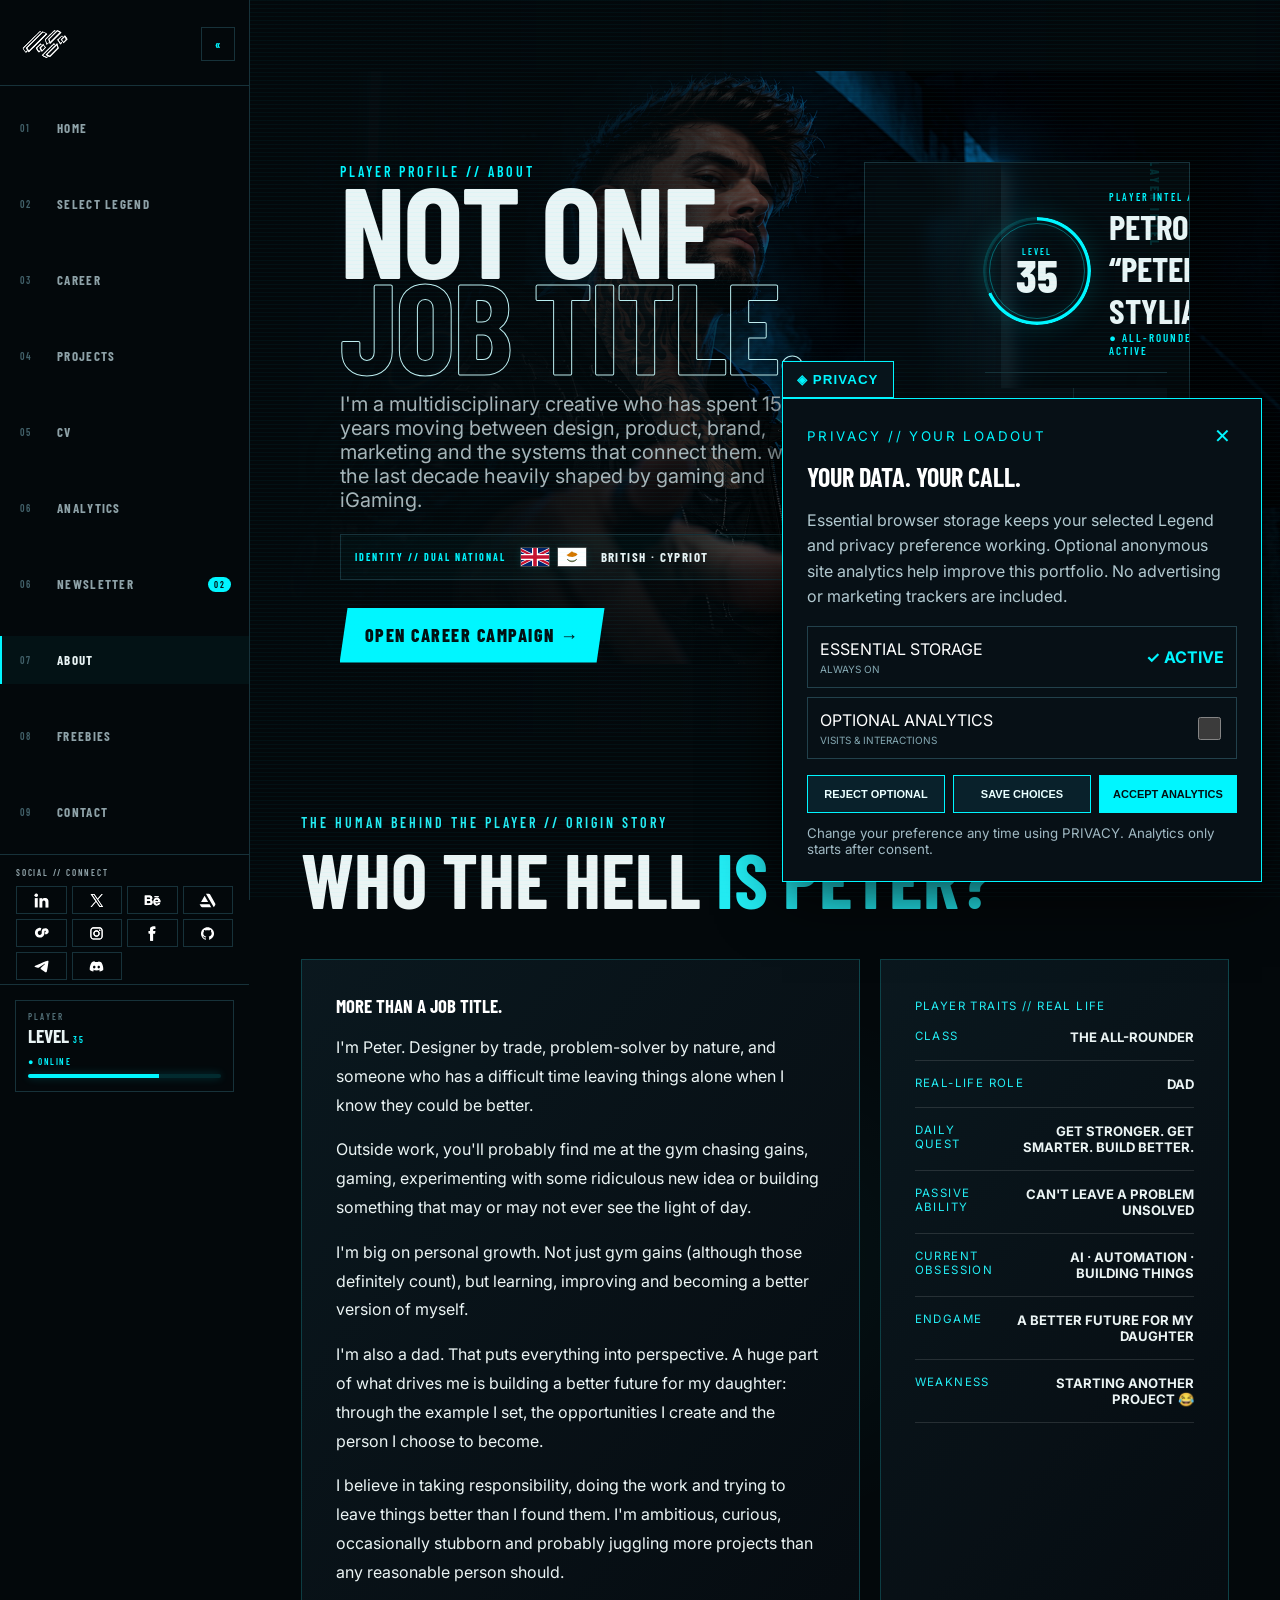
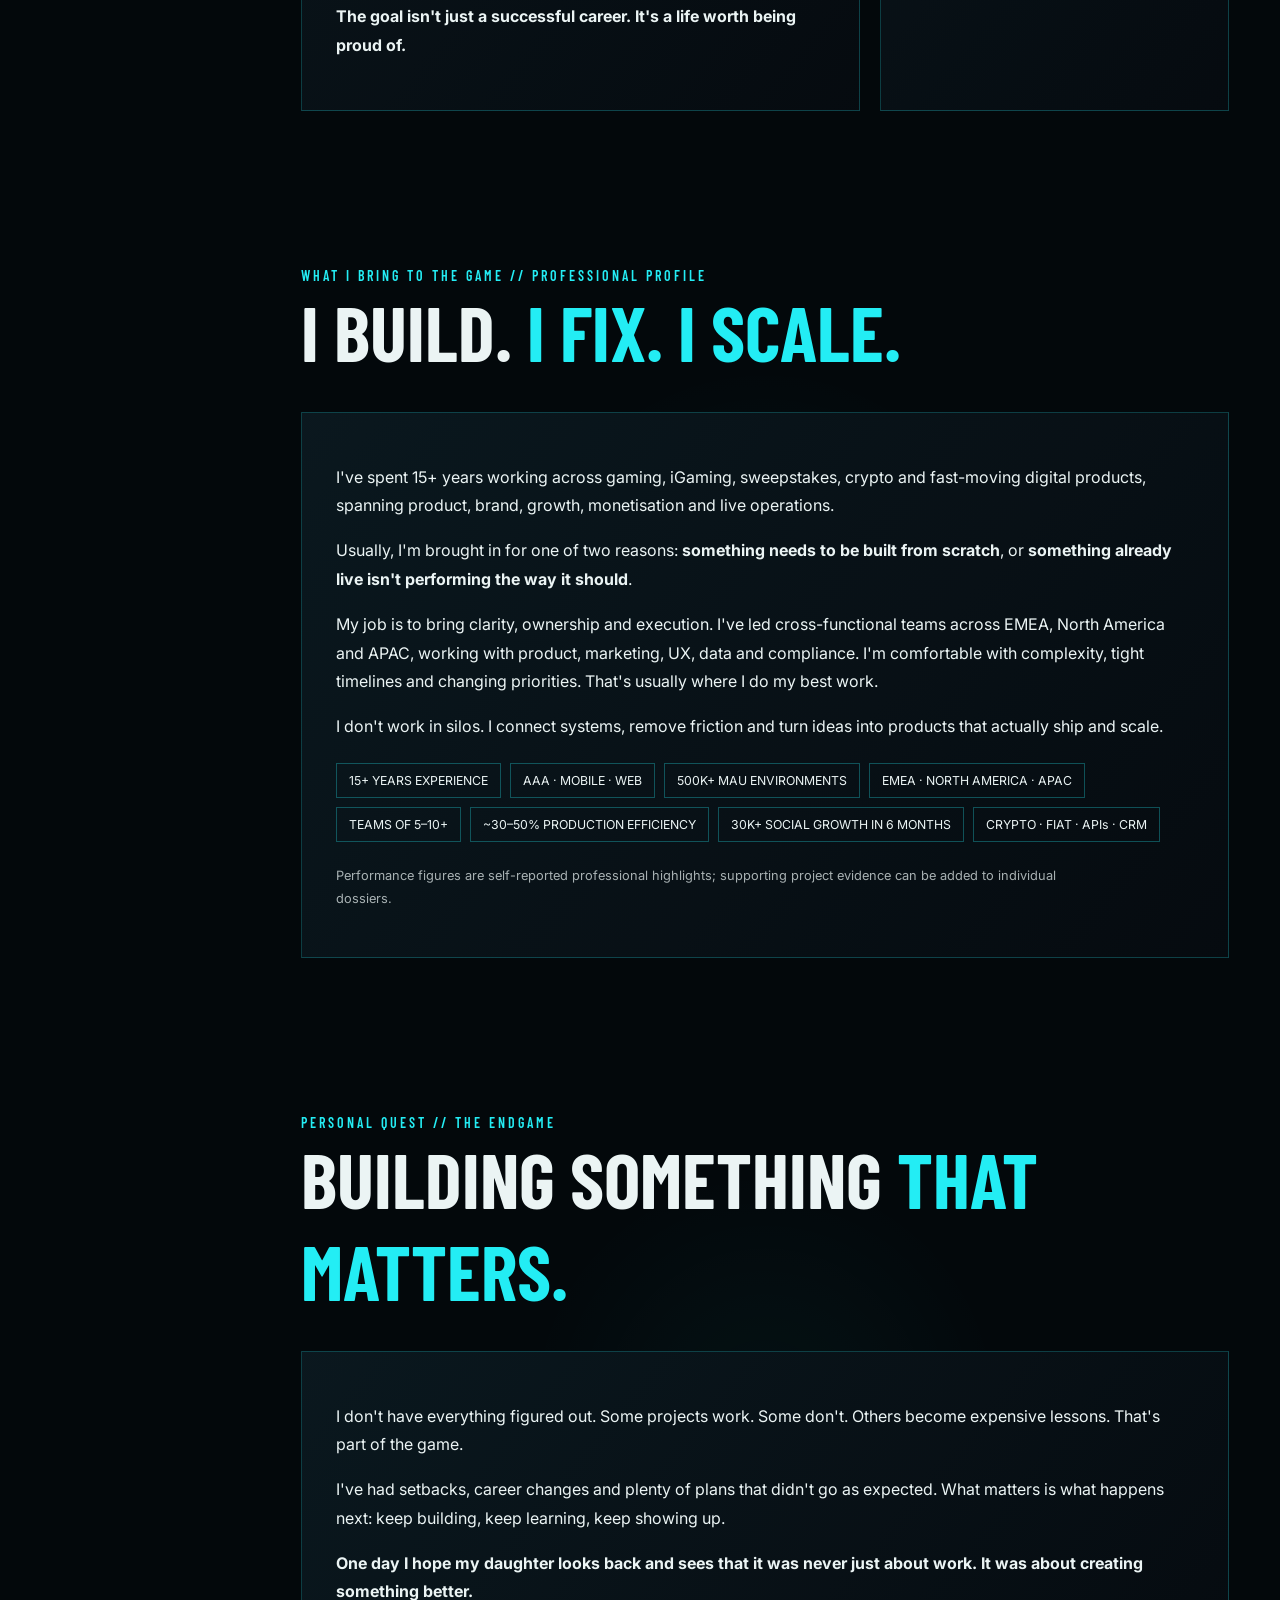
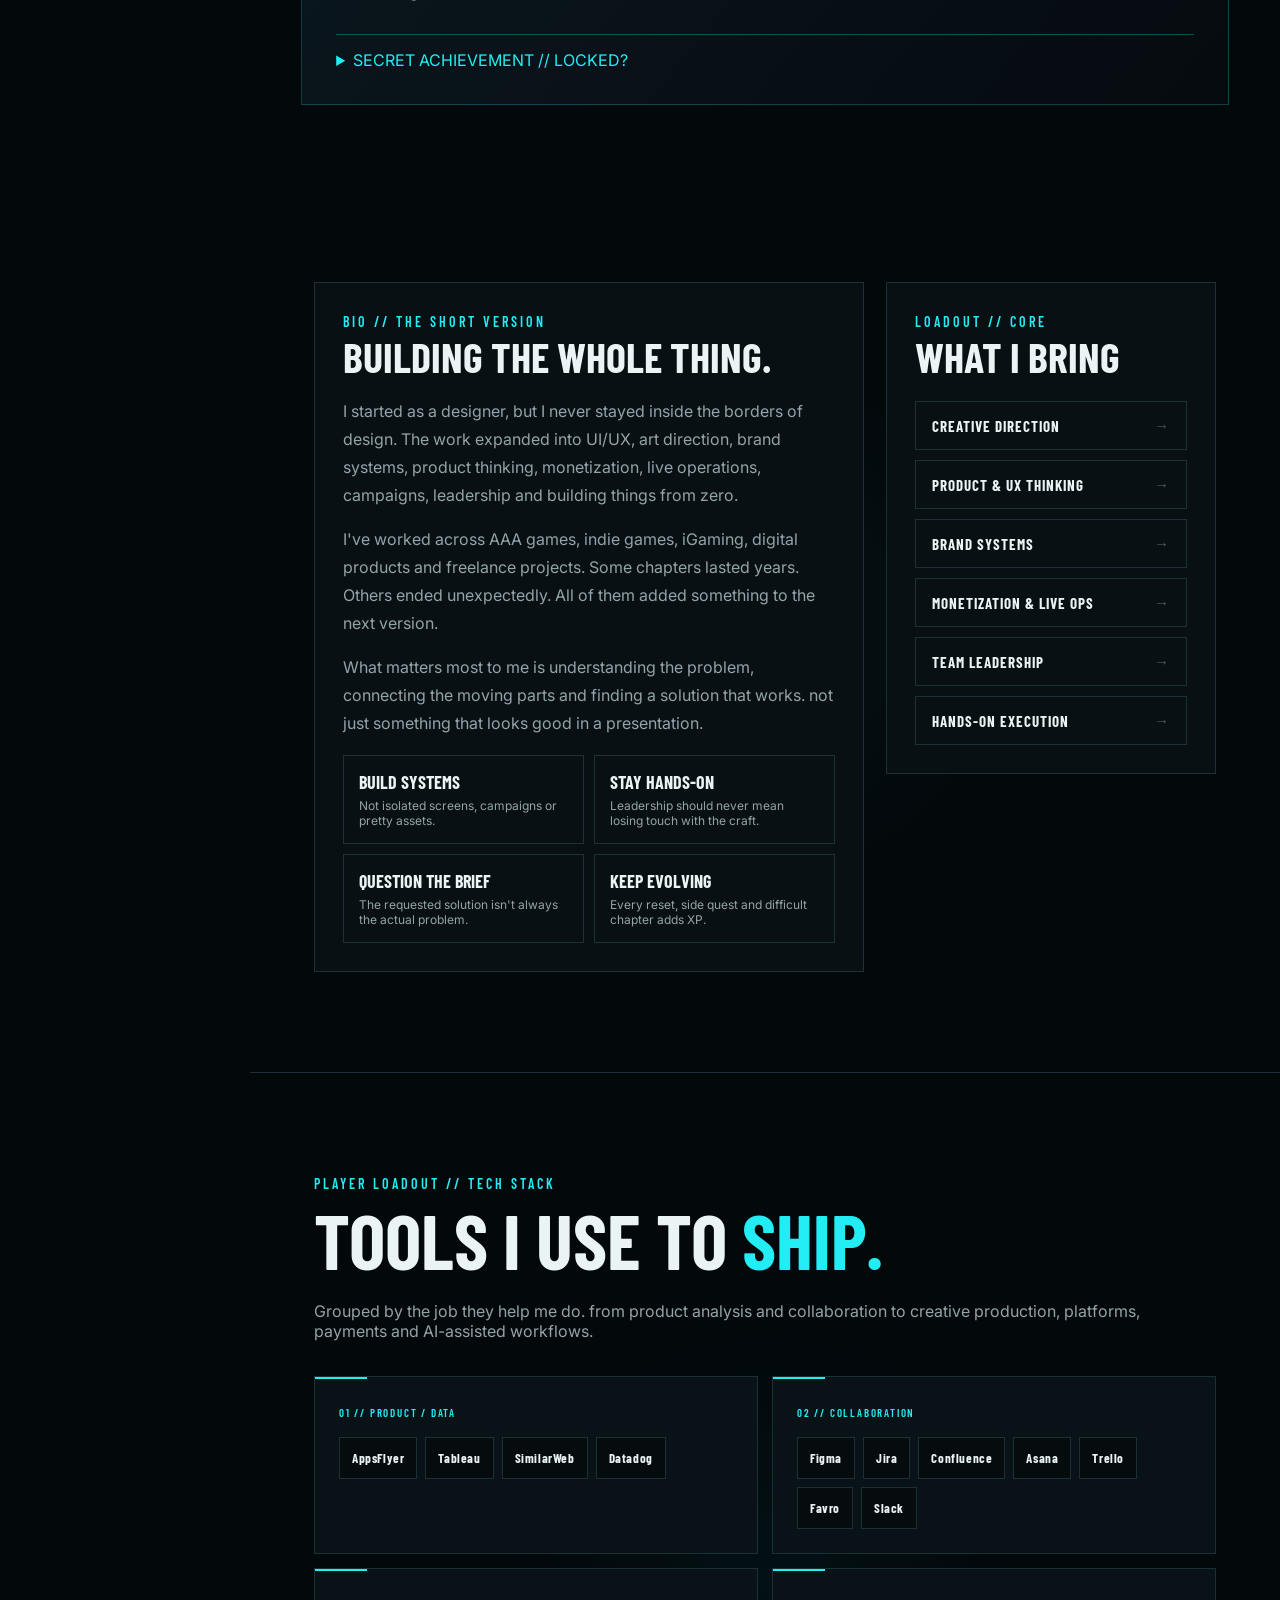
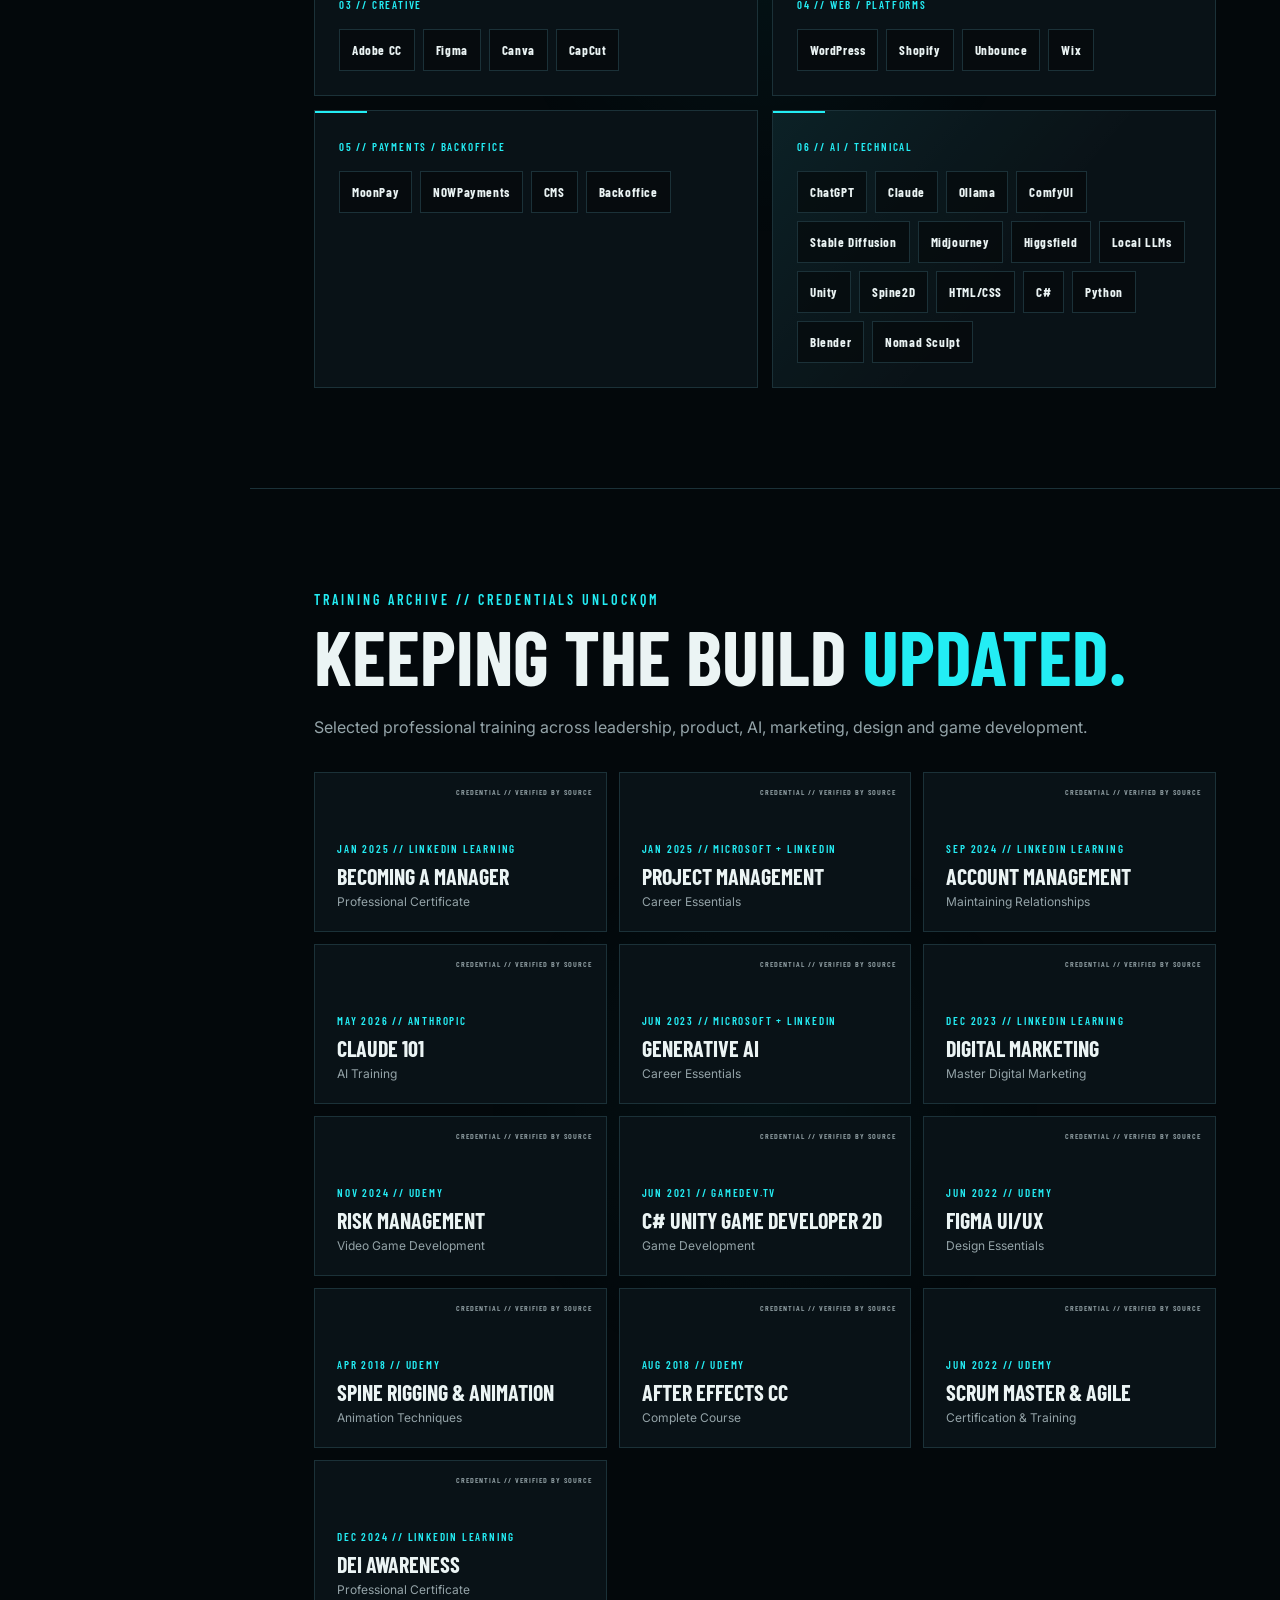
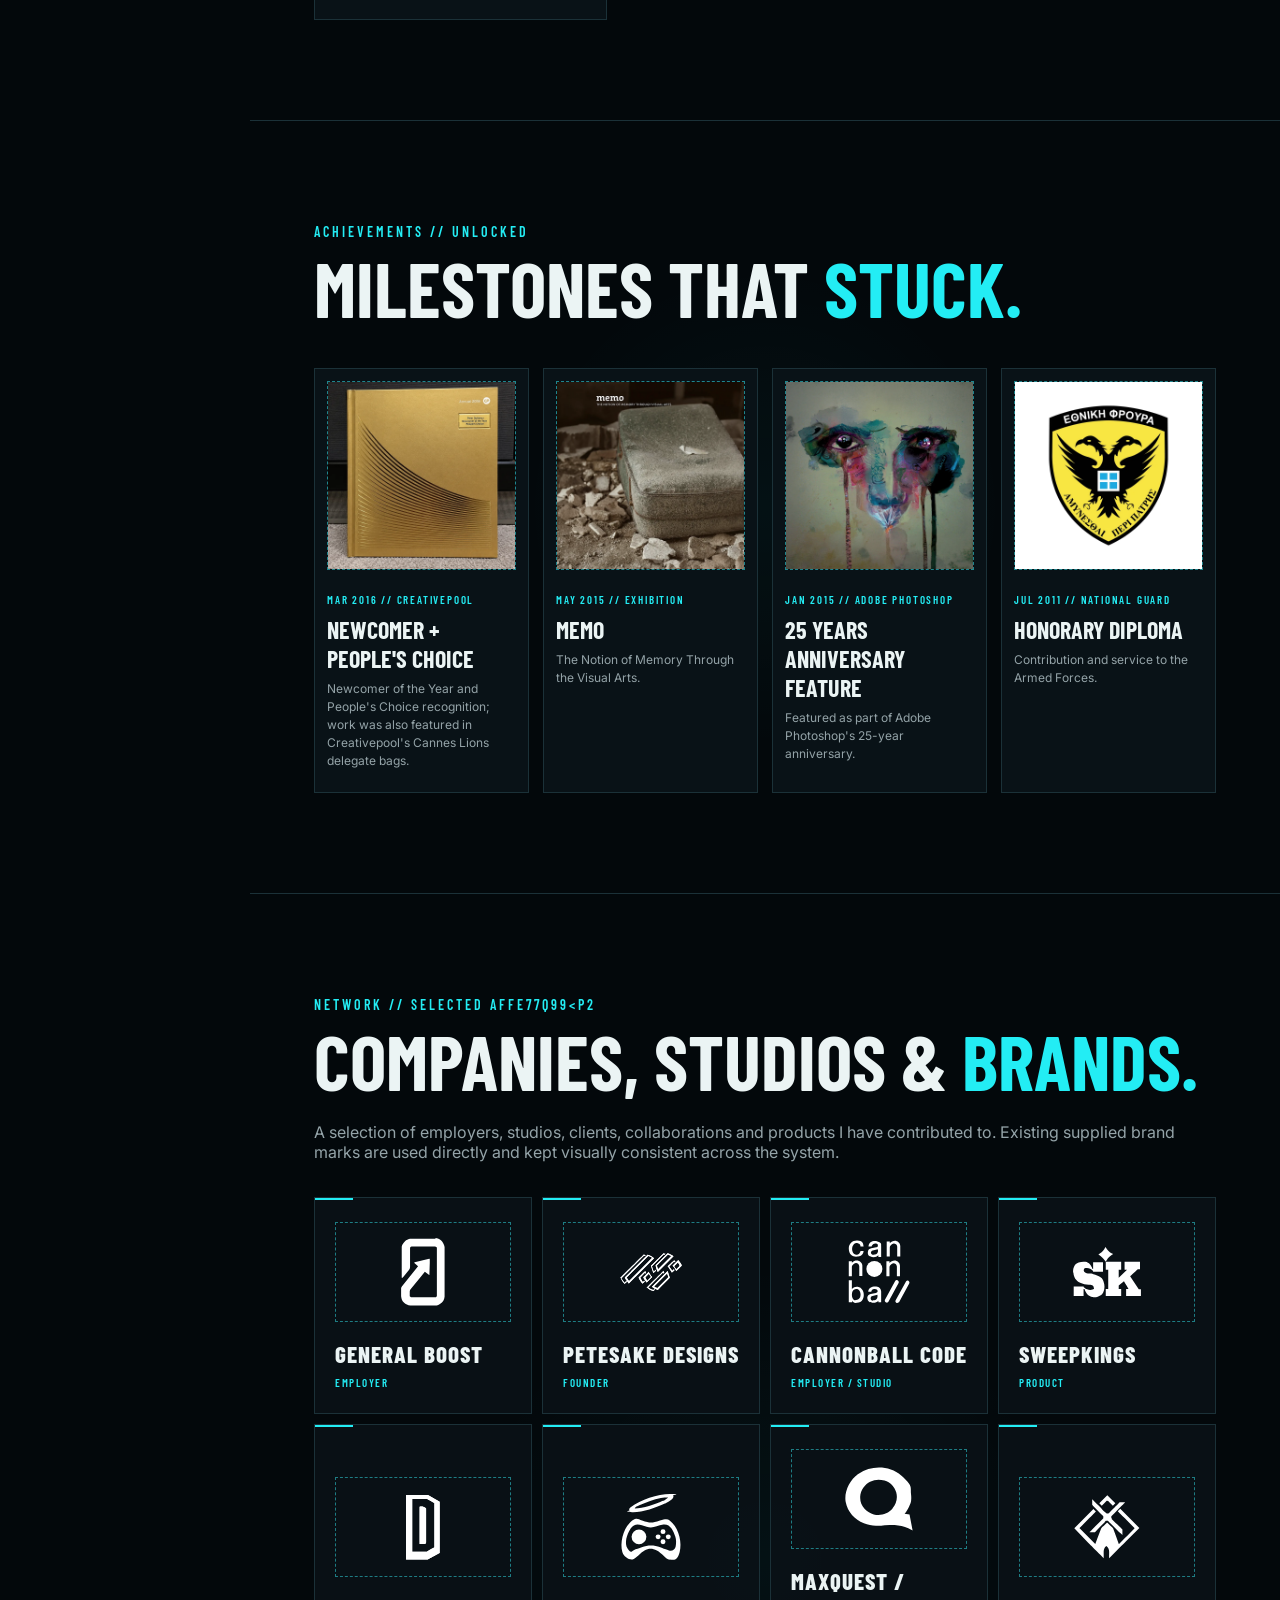
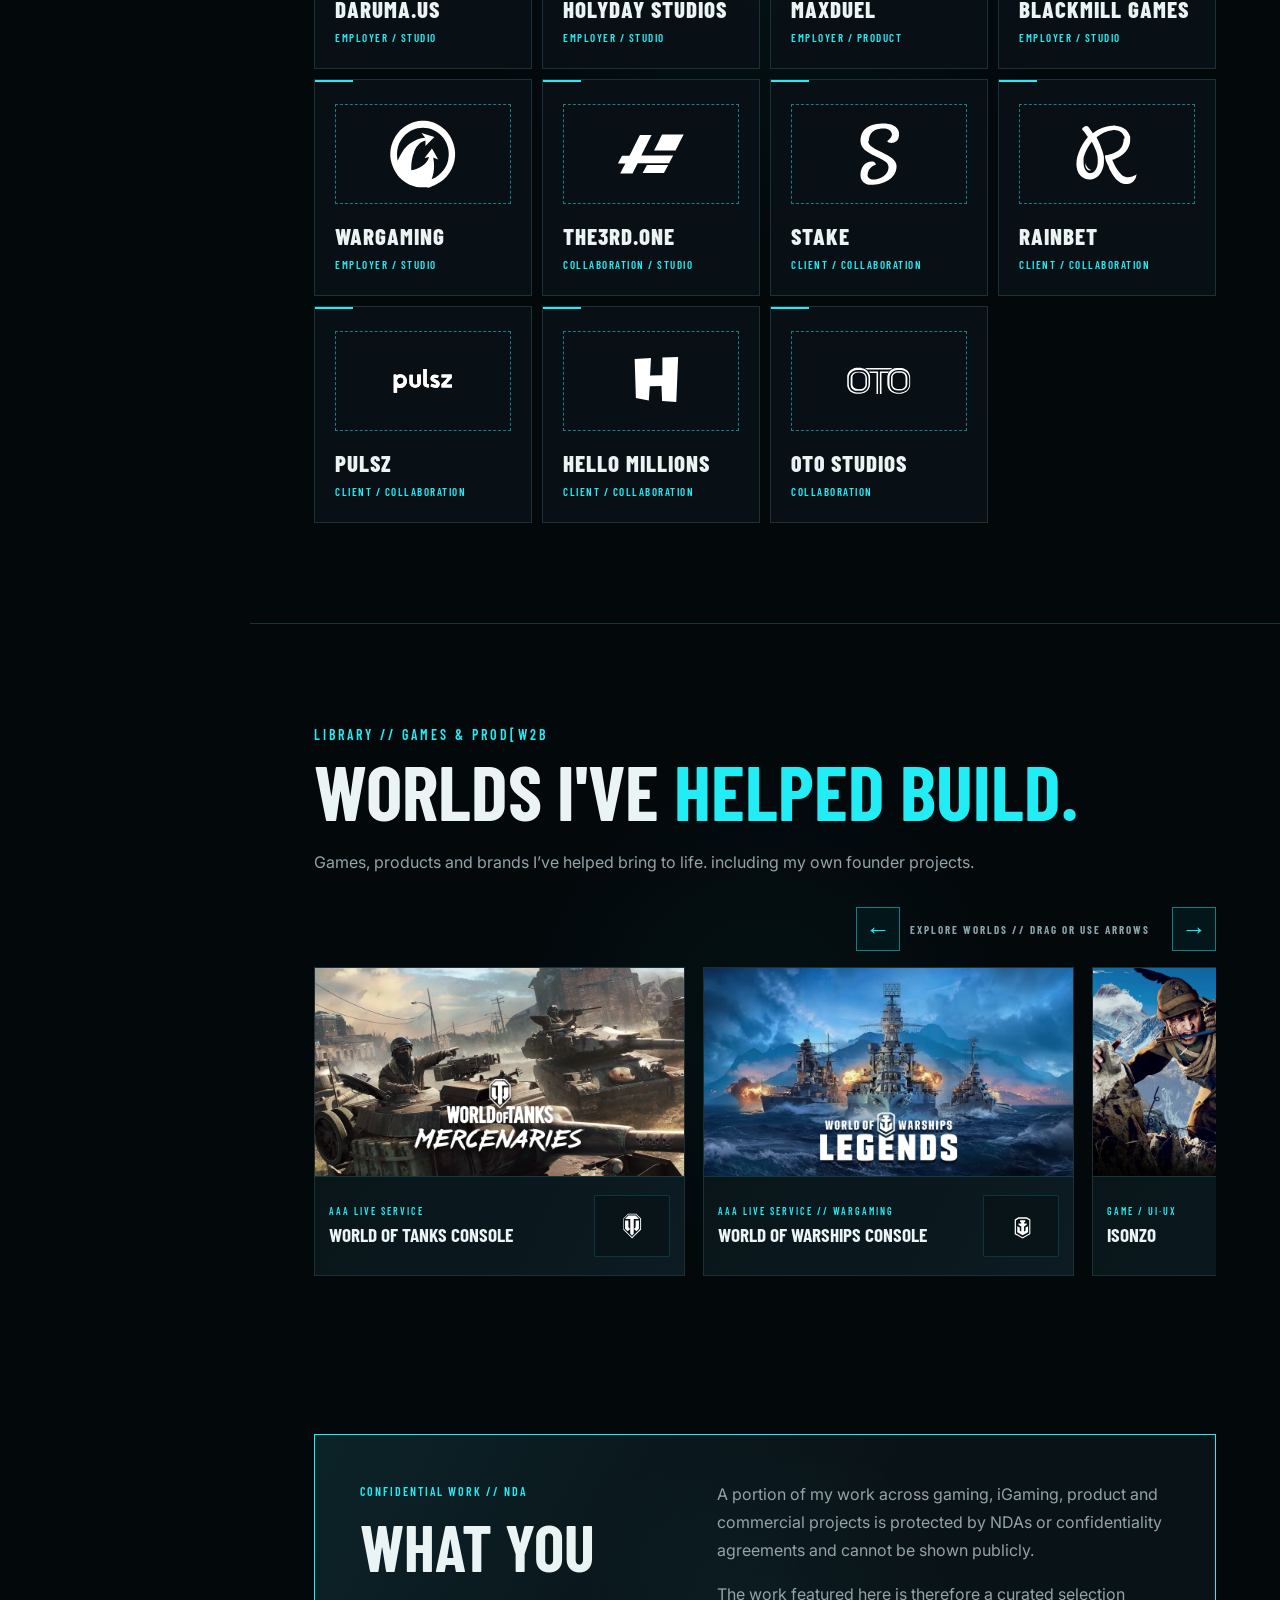
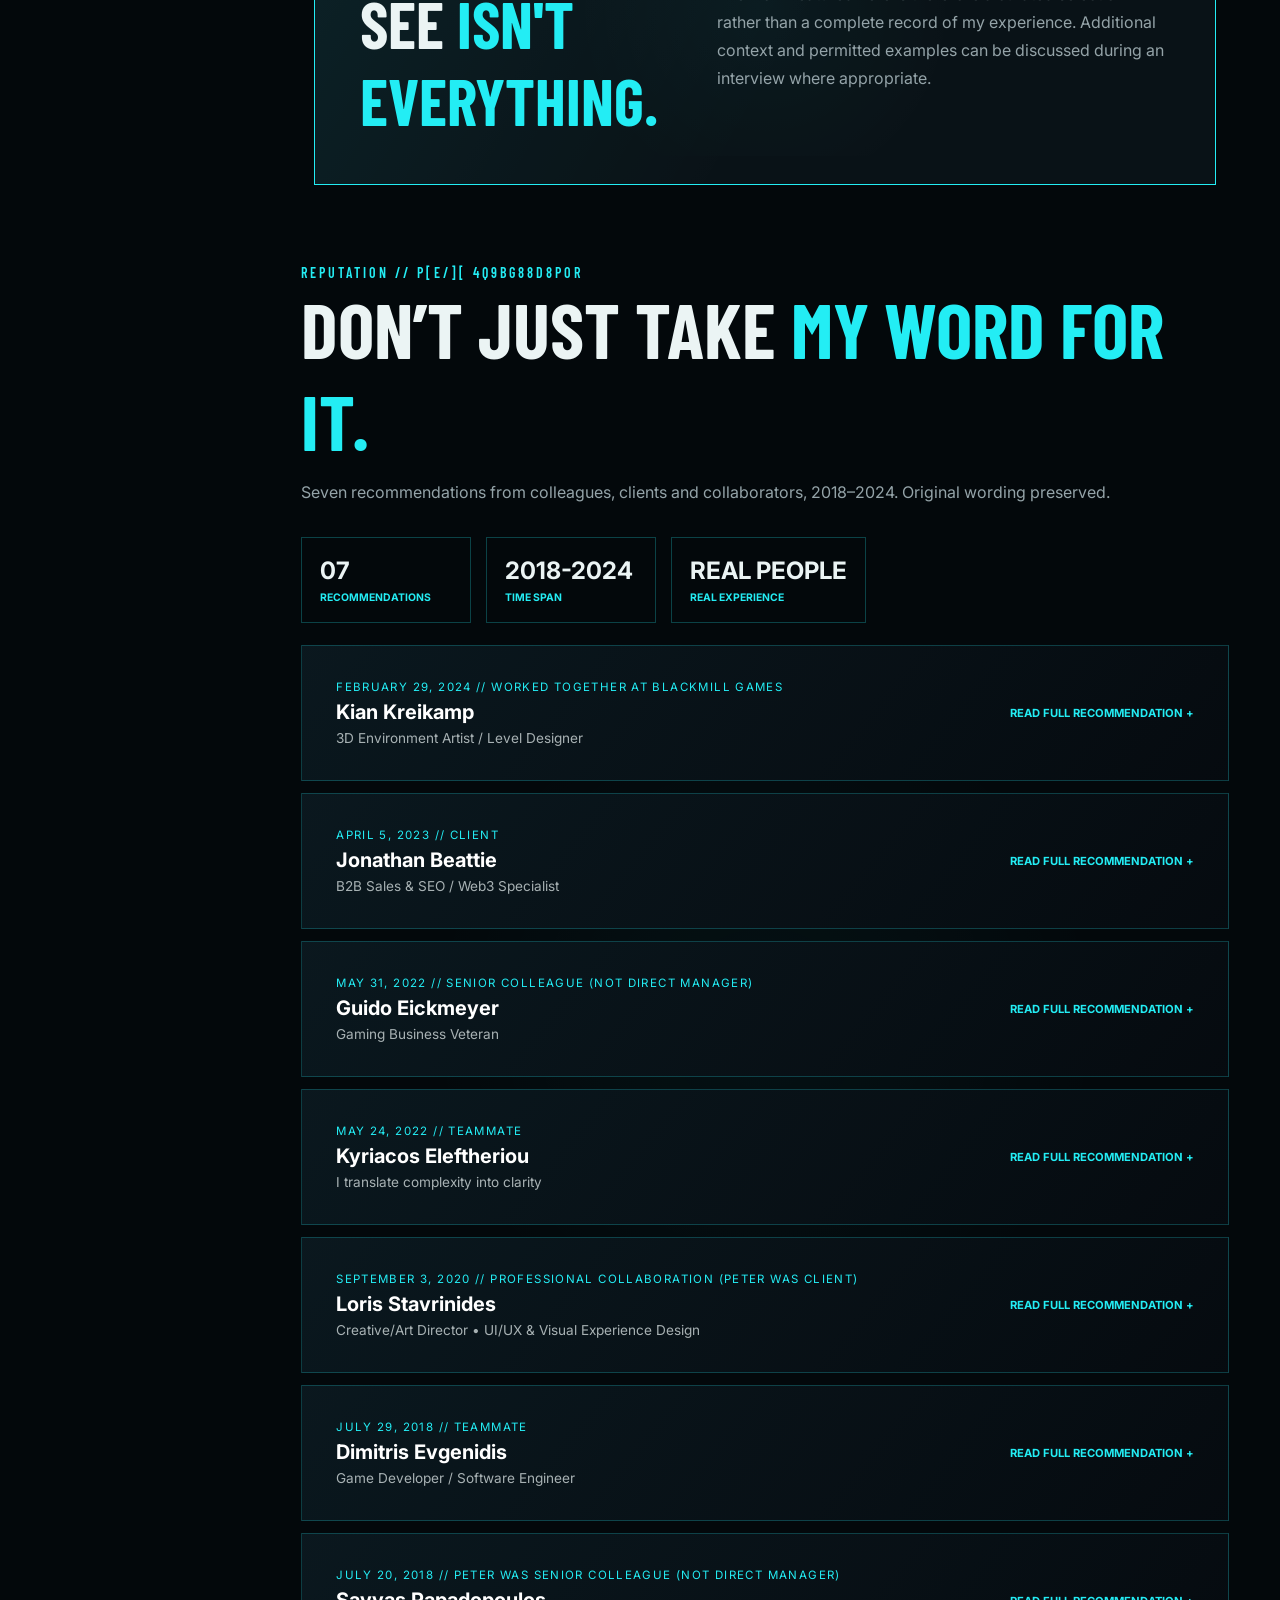
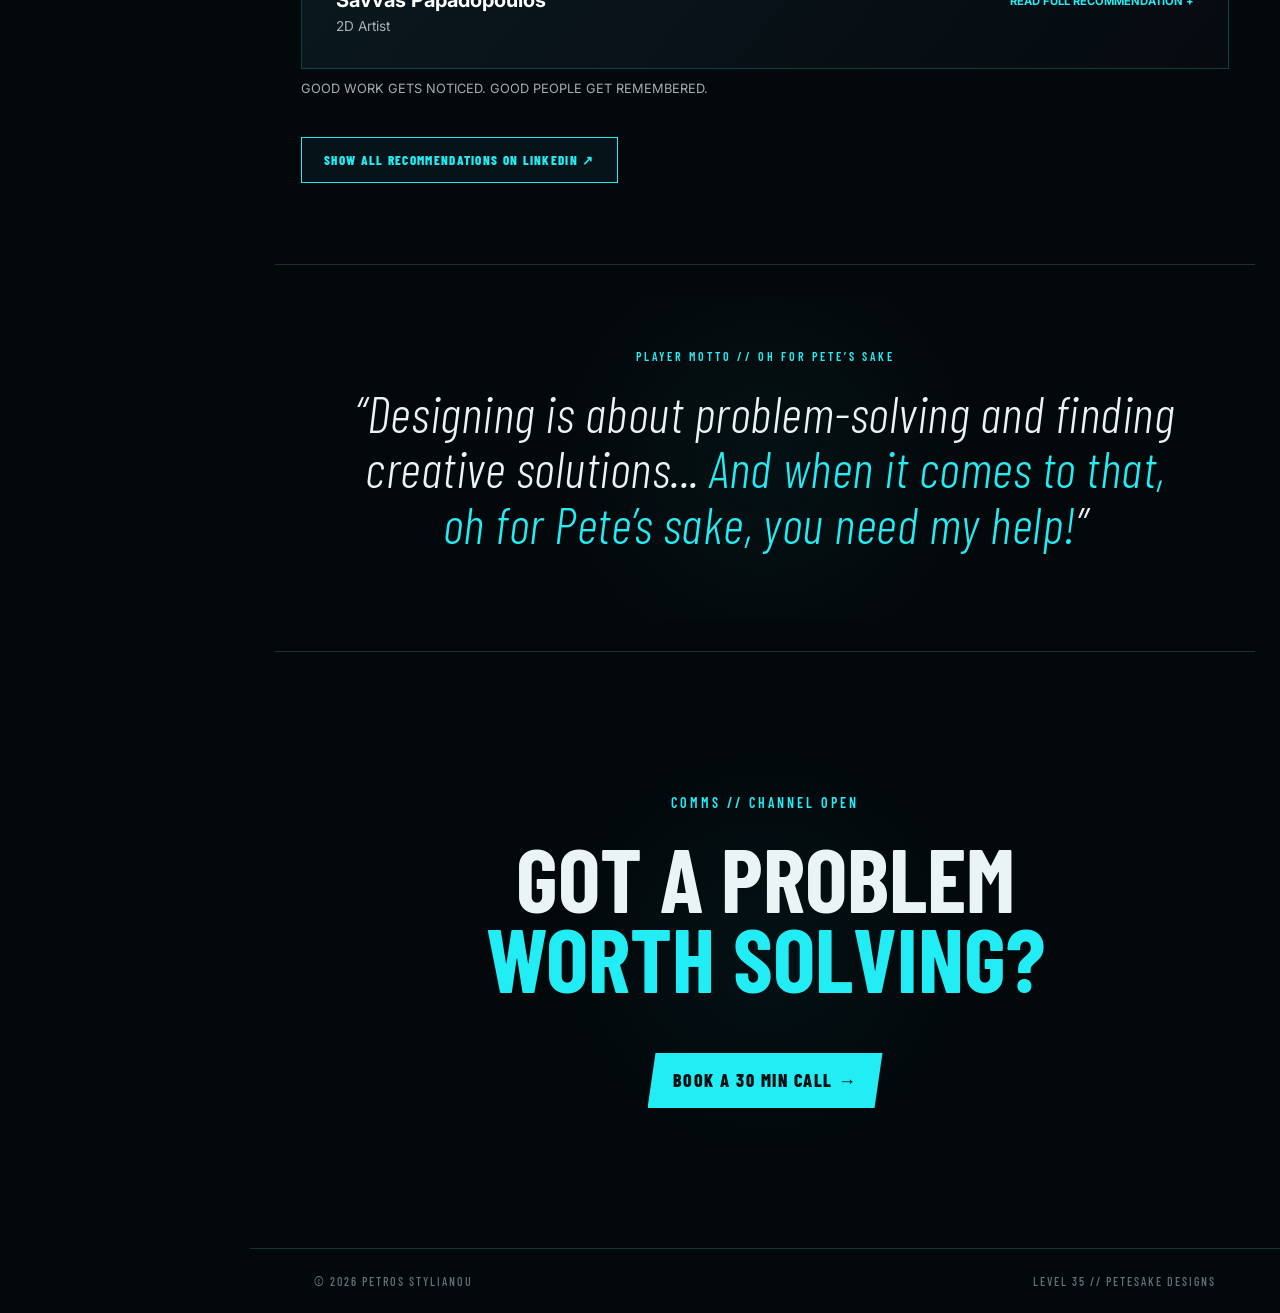
==== about.html @ 1d268bc0 "Initial website launch Initial website launch" ====
<!DOCTYPE html>

<html lang="en"><head><meta charset="utf-8"/><meta content="width=device-width,initial-scale=1" name="viewport"/><title>About Petros Stylianou | Creative &amp; Product Leader</title><meta content="About Petros Stylianou. multidisciplinary creative, product and brand leader with 15+ years across design, gaming, iGaming, UI/UX, monetization and leadership." name="description"/><link href="https://petesakedesigns.com/about.html" rel="canonical"/><meta content="website" property="og:type"/><meta content="About Petros Stylianou | Creative &amp; Product Leader" property="og:title"/><meta content="About Petros Stylianou. multidisciplinary creative, product and brand leader with 15+ years across design, gaming, iGaming, UI/UX, monetization and leadership." property="og:description"/><meta content="https://petesakedesigns.com/about.html" property="og:url"/><meta content="PeteSake Designs" property="og:site_name"/><meta content="https://petesakedesigns.com/assets/og-cover.webp" property="og:image"/><meta content="1671" property="og:image:width"/><meta content="941" property="og:image:height"/><meta content="summary_large_image" name="twitter:card"/><meta content="https://petesakedesigns.com/assets/og-cover.webp" name="twitter:image"/><meta content="About Petros Stylianou | Creative &amp; Product Leader" name="twitter:title"/><meta content="About Petros Stylianou. multidisciplinary creative, product and brand leader with 15+ years across design, gaming, iGaming, UI/UX, monetization and leadership." name="twitter:description"/><meta content="#05090c" name="theme-color"/><link href="assets/favicon.svg" rel="icon" type="image/svg+xml"/><link href="style.css" rel="stylesheet"/><script type="application/ld+json">{"@context":"https://schema.org","@type":"Person","name":"Petros Stylianou","alternateName":["Peter Stylianou","Pete Stylianou","PeteSake"],"url":"https://petesakedesigns.com/","email":"PeteSakeDesigns@hotmail.com","jobTitle":"Creative, Product & Brand Leader","sameAs":["https://www.linkedin.com/in/pstylianou/","https://www.behance.net/PeteSakeDesigns","https://x.com/PeteSakeDesigns","https://www.artstation.com/petesakedesigns","https://creativepool.com/PeterStylianou","https://instagram.com/ohforpetesake91","https://www.facebook.com/peter.stylianou.5","https://github.com/OhForPeteSake","https://t.me/OhForPeteSake","https://discordapp.com/users/333248309697445889"]}</script></head><body class="ofs-v17 ofs-v19 ofs-v20 ofs-v21 ofs-v22 ofs-v23 ofs-v29 ofs-v30 ofs-v305-3"><div aria-hidden="true" class="site-loader" id="siteLoader"><div class="site-loader-noise"></div><div class="site-loader-core"><div class="site-loader-kicker">PETESAKE // SYSTEM BOOT <span>v30.6</span></div><img alt="" src="assets/petesake.svg"/><div class="site-loader-msg" data-loader-msg="">INITIALIZING PLAYER PROFILE...</div><div class="site-loader-track"><i class="site-loader-fill"></i></div><div class="site-loader-meta"><span>PLAYER // PETROS “PETER” STYLIANOU</span><b data-loader-pct="">0%</b></div></div></div><aside aria-label="Primary navigation" class="hud-nav" id="hudNav"><div class="hud-brand"><a aria-label="OhForPeteSake home" href="index.html"><img alt="OhForPeteSake" src="assets/petesake.svg"/></a><button aria-expanded="true" aria-label="Minimize navigation" class="hud-collapse" id="hudCollapse">«</button></div><nav class="hud-links"><a data-label="HOME" href="index.html"><span>01</span><b>HOME</b></a><a data-label="SELECT LEGEND" href="index.html#legends"><span>02</span><b>SELECT LEGEND</b></a><a data-label="CAREER CAMPAIGN" href="index.html#career"><span>03</span><b>CAREER</b></a><a data-label="PROJECTS" href="index.html#work"><span>04</span><b>PROJECTS</b></a><a data-label="CV" href="cv.html"><span>05</span><b>CV</b></a><a data-label="ANALYTICS" href="analytics.html"><span>06</span><b>ANALYTICS</b></a><a data-label="NEWSLETTER" href="newsletter.html"><span>06</span><b>NEWSLETTER</b><i>02</i></a><a data-label="ABOUT" href="about.html"><span>07</span><b>ABOUT</b></a><a data-label="FREEBIES" href="freebies.html"><span>08</span><b>FREEBIES</b></a><a data-label="CONTACT" href="contact.html"><span>09</span><b>CONTACT</b></a></nav><div aria-label="Social and portfolio links" class="hud-social"><small>SOCIAL // CONNECT</small><div class="hud-social-links"><a aria-label="LinkedIn" href="https://www.linkedin.com/in/pstylianou/" rel="noopener noreferrer" target="_blank"><img alt="" src="assets/social/linkedin.svg"/></a><a aria-label="X" href="https://x.com/PeteSakeDesigns" rel="noopener noreferrer" target="_blank"><img alt="" src="assets/social/x.svg"/></a><a aria-label="Behance" href="https://www.behance.net/PeteSakeDesigns" rel="noopener noreferrer" target="_blank"><img alt="" src="assets/social/behance.svg"/></a><a aria-label="ArtStation" href="https://www.artstation.com/petesakedesigns" rel="noopener noreferrer" target="_blank"><img alt="" src="assets/social/artstation.svg"/></a><a aria-label="Creativepool" href="https://creativepool.com/PeterStylianou" rel="noopener noreferrer" target="_blank"><img alt="" src="assets/social/creativepool.svg"/></a><a aria-label="Instagram" href="https://instagram.com/ohforpetesake91" rel="noopener noreferrer" target="_blank"><img alt="" src="assets/social/instagram.svg"/></a><a aria-label="Facebook" href="https://www.facebook.com/peter.stylianou.5" rel="noopener noreferrer" target="_blank"><img alt="" src="assets/social/facebook.svg"/></a><a aria-label="GitHub" href="https://github.com/OhForPeteSake" rel="noopener noreferrer" target="_blank"><img alt="" src="assets/social/github.svg"/></a><a aria-label="Telegram" href="https://t.me/OhForPeteSake" rel="noopener noreferrer" target="_blank"><img alt="" src="assets/social/telegram.svg"/></a><a aria-label="Discord" href="https://discordapp.com/users/333248309697445889" rel="noopener noreferrer" target="_blank"><img alt="" src="assets/social/discord.svg"/></a></div></div><div class="hud-bottom"><div class="mini-intel"><small>PLAYER</small><b>LEVEL <span data-player-level="">35</span></b><span>● ONLINE</span></div></div></aside><header class="mobile-bar"><a class="mobile-logo" href="index.html"><img alt="OhForPeteSake" src="assets/petesake.svg"/></a><button aria-controls="hudNav" aria-expanded="false" class="menu-toggle" id="menuToggle">MENU ☰</button></header><div class="nav-scrim" id="navScrim"></div><div class="scan"></div><div class="site-shell"><main><section class="hero subhero"><div class="hero-split"><div class="hero-copy"><div class="eyebrow">PLAYER PROFILE // ABOUT</div><h1>NOT ONE<br/><span>JOB TITLE.</span></h1><p class="lead">I'm a multidisciplinary creative who has spent 15+ years moving between design, product, brand, marketing and the systems that connect them. with the last decade heavily shaped by gaming and iGaming.</p><div class="identity-strip"><small>IDENTITY // DUAL NATIONAL</small><span aria-hidden="true" class="flags flag-svgs"><img alt="" src="assets/flag-gb.svg"/><img alt="" src="assets/flag-cy.svg"/></span><b>BRITISH · CYPRIOT</b></div><a class="cta" href="index.html#career">OPEN CAREER CAMPAIGN →</a></div><aside class="intel-panel profile-intel"><div aria-hidden="true" class="profile-portrait"><img alt="" id="aboutLegendPortrait" src="assets/all-rounder.png"/></div><div class="intel-content"><div class="intel-top"><div class="level-ring"><div><small>LEVEL</small><b data-player-level="">35</b></div></div><div class="intel-name"><small>PLAYER INTEL // PROFILE</small><h3>PETROS “PETER” STYLIANOU</h3><div class="site-status">● <span id="aboutActiveLegend">ALL-ROUNDER // ACTIVE</span></div></div></div><div class="intel-grid"><div class="intel-row"><span>BASE</span><b>NICOSIA // CY</b></div><div class="intel-row"><span>NATIONALITY</span><b>BRITISH · CYPRIOT <span aria-label="British and Cypriot" class="nationality-flags"><img alt="United Kingdom flag" src="assets/flag-gb.svg"/><img alt="Cyprus flag" src="assets/flag-cy.svg"/></span></b></div><div class="intel-row"><span>LANGUAGES</span><b>EN · GR</b></div><div class="intel-row"><span>XP</span><b>15+ YEARS</b></div><div class="intel-row"><span>SECTOR XP</span><b>GAMING · iGAMING</b></div><div class="intel-row"><span>STRENGTH</span><b id="aboutLegendStrength">ADAPT · BUILD · LEAD</b></div></div></div></aside></div></section><section class="v31-section" id="human"><div class="section-title"><small>THE HUMAN BEHIND THE PLAYER // ORIGIN STORY</small><h2>WHO THE HELL <span>IS PETER?</span></h2></div><div class="v31-two"><article class="v31-panel"><h3>MORE THAN A JOB TITLE.</h3><p>I'm Peter. Designer by trade, problem-solver by nature, and someone who has a difficult time leaving things alone when I know they could be better.</p><p>Outside work, you'll probably find me at the gym chasing gains, gaming, experimenting with some ridiculous new idea or building something that may or may not ever see the light of day.</p><p>I'm big on personal growth. Not just gym gains (although those definitely count), but learning, improving and becoming a better version of myself.</p><p>I'm also a dad. That puts everything into perspective. A huge part of what drives me is building a better future for my daughter: through the example I set, the opportunities I create and the person I choose to become.</p><p>I believe in taking responsibility, doing the work and trying to leave things better than I found them. I'm ambitious, curious, occasionally stubborn and probably juggling more projects than any reasonable person should.</p><p><strong>The goal isn't just a successful career. It's a life worth being proud of.</strong></p></article><aside class="v31-panel traits"><small>PLAYER TRAITS // REAL LIFE</small><div><span>CLASS</span><b>THE ALL-ROUNDER</b></div><div><span>REAL-LIFE ROLE</span><b>DAD</b></div><div><span>DAILY QUEST</span><b>GET STRONGER. GET SMARTER. BUILD BETTER.</b></div><div><span>PASSIVE ABILITY</span><b>CAN'T LEAVE A PROBLEM UNSOLVED</b></div><div><span>CURRENT OBSESSION</span><b>AI · AUTOMATION · BUILDING THINGS</b></div><div><span>ENDGAME</span><b>A BETTER FUTURE FOR MY DAUGHTER</b></div><div><span>WEAKNESS</span><b>STARTING ANOTHER PROJECT 😂</b></div></aside></div></section><section class="v31-section"><div class="section-title"><small>WHAT I BRING TO THE GAME // PROFESSIONAL PROFILE</small><h2>I BUILD. <span>I FIX. I SCALE.</span></h2></div><div class="v31-panel"><p>I've spent 15+ years working across gaming, iGaming, sweepstakes, crypto and fast-moving digital products, spanning product, brand, growth, monetisation and live operations.</p><p>Usually, I'm brought in for one of two reasons: <strong>something needs to be built from scratch</strong>, or <strong>something already live isn't performing the way it should</strong>.</p><p>My job is to bring clarity, ownership and execution. I've led cross-functional teams across EMEA, North America and APAC, working with product, marketing, UX, data and compliance. I'm comfortable with complexity, tight timelines and changing priorities. That's usually where I do my best work.</p><p>I don't work in silos. I connect systems, remove friction and turn ideas into products that actually ship and scale.</p><div class="career-proof"><span>15+ YEARS EXPERIENCE</span><span>AAA · MOBILE · WEB</span><span>500K+ MAU ENVIRONMENTS</span><span>EMEA · NORTH AMERICA · APAC</span><span>TEAMS OF 5–10+</span><span>~30–50% PRODUCTION EFFICIENCY</span><span>30K+ SOCIAL GROWTH IN 6 MONTHS</span><span>CRYPTO · FIAT · APIs · CRM</span></div><p class="v31-note">Performance figures are self-reported professional highlights; supporting project evidence can be added to individual dossiers.</p></div></section><section class="v31-section"><div class="section-title"><small>PERSONAL QUEST // THE ENDGAME</small><h2>BUILDING SOMETHING <span>THAT MATTERS.</span></h2></div><div class="v31-panel"><p>I don't have everything figured out. Some projects work. Some don't. Others become expensive lessons. That's part of the game.</p><p>I've had setbacks, career changes and plenty of plans that didn't go as expected. What matters is what happens next: keep building, keep learning, keep showing up.</p><p><strong>One day I hope my daughter looks back and sees that it was never just about work. It was about creating something better.</strong></p><details class="easter-egg"><summary>SECRET ACHIEVEMENT // LOCKED?</summary><p>ACHIEVEMENT UNLOCKED: YOU ACTUALLY READ MY BIO. Congratulations. You've officially spent more time reading this than most recruiters. 😂</p></details></div></section><section><div class="about-layout"><article class="about-card"><small class="eyebrow">BIO // THE SHORT VERSION</small><h2>BUILDING THE WHOLE THING.</h2><p>I started as a designer, but I never stayed inside the borders of design. The work expanded into UI/UX, art direction, brand systems, product thinking, monetization, live operations, campaigns, leadership and building things from zero.</p><p>I've worked across AAA games, indie games, iGaming, digital products and freelance projects. Some chapters lasted years. Others ended unexpectedly. All of them added something to the next version.</p><p>What matters most to me is understanding the problem, connecting the moving parts and finding a solution that works. not just something that looks good in a presentation.</p><div class="principles"><div class="principle"><b>BUILD SYSTEMS</b><span>Not isolated screens, campaigns or pretty assets.</span></div><div class="principle"><b>STAY HANDS-ON</b><span>Leadership should never mean losing touch with the craft.</span></div><div class="principle"><b>QUESTION THE BRIEF</b><span>The requested solution isn't always the actual problem.</span></div><div class="principle"><b>KEEP EVOLVING</b><span>Every reset, side quest and difficult chapter adds XP.</span></div></div></article><aside class="about-card"><small class="eyebrow">LOADOUT // CORE</small><h2>WHAT I BRING</h2><div class="link-stack"><div class="hud-link">CREATIVE DIRECTION <span>→</span></div><div class="hud-link">PRODUCT &amp; UX THINKING <span>→</span></div><div class="hud-link">BRAND SYSTEMS <span>→</span></div><div class="hud-link">MONETIZATION &amp; LIVE OPS <span>→</span></div><div class="hud-link">TEAM LEADERSHIP <span>→</span></div><div class="hud-link">HANDS-ON EXECUTION <span>→</span></div></div></aside></div></section><section class="loadout-section" id="skills"><div class="section-title"><small>PLAYER LOADOUT // TECH STACK</small><h2>TOOLS I USE TO <span>SHIP.</span></h2><p>Grouped by the job they help me do. from product analysis and collaboration to creative production, platforms, payments and AI-assisted workflows.</p></div><div class="skill-groups">
<div class="skill-group"><small>01 // PRODUCT / DATA</small><div class="skill-icons"><span>AppsFlyer</span><span>Tableau</span><span>SimilarWeb</span><span>Datadog</span></div></div>
<div class="skill-group"><small>02 // COLLABORATION</small><div class="skill-icons"><span>Figma</span><span>Jira</span><span>Confluence</span><span>Asana</span><span>Trello</span><span>Favro</span><span>Slack</span></div></div>
<div class="skill-group"><small>03 // CREATIVE</small><div class="skill-icons"><span>Adobe CC</span><span>Figma</span><span>Canva</span><span>CapCut</span></div></div>
<div class="skill-group"><small>04 // WEB / PLATFORMS</small><div class="skill-icons"><span>WordPress</span><span>Shopify</span><span>Unbounce</span><span>Wix</span></div></div>
<div class="skill-group"><small>05 // PAYMENTS / BACKOFFICE</small><div class="skill-icons"><span>MoonPay</span><span>NOWPayments</span><span>CMS</span><span>Backoffice</span></div></div>
<div class="skill-group augmented-loadout"><small>06 // AI / TECHNICAL</small><div class="skill-icons"><span>ChatGPT</span><span>Claude</span><span>Ollama</span><span>ComfyUI</span><span>Stable Diffusion</span><span>Midjourney</span><span>Higgsfield</span><span>Local LLMs</span><span>Unity</span><span>Spine2D</span><span>HTML/CSS</span><span>C#</span><span>Python</span><span>Blender</span><span>Nomad Sculpt</span></div></div>
</div></section>
<section class="credentials-section" id="credentials"><div class="section-title"><small>TRAINING ARCHIVE // CREDENTIALS UNLOCKED</small><h2>KEEPING THE BUILD <span>UPDATED.</span></h2><p>Selected professional training across leadership, product, AI, marketing, design and game development.</p></div><div class="credential-grid">
<article><small>JAN 2025 // LINKEDIN LEARNING</small><h3>BECOMING A MANAGER</h3><span>Professional Certificate</span></article><article><small>JAN 2025 // MICROSOFT + LINKEDIN</small><h3>PROJECT MANAGEMENT</h3><span>Career Essentials</span></article><article><small>SEP 2024 // LINKEDIN LEARNING</small><h3>ACCOUNT MANAGEMENT</h3><span>Maintaining Relationships</span></article><article><small>MAY 2026 // ANTHROPIC</small><h3>CLAUDE 101</h3><span>AI Training</span></article><article><small>JUN 2023 // MICROSOFT + LINKEDIN</small><h3>GENERATIVE AI</h3><span>Career Essentials</span></article><article><small>DEC 2023 // LINKEDIN LEARNING</small><h3>DIGITAL MARKETING</h3><span>Master Digital Marketing</span></article><article><small>NOV 2024 // UDEMY</small><h3>RISK MANAGEMENT</h3><span>Video Game Development</span></article><article><small>JUN 2021 // GAMEDEV.TV</small><h3>C# UNITY GAME DEVELOPER 2D</h3><span>Game Development</span></article><article><small>JUN 2022 // UDEMY</small><h3>FIGMA UI/UX</h3><span>Design Essentials</span></article><article><small>APR 2018 // UDEMY</small><h3>SPINE RIGGING &amp; ANIMATION</h3><span>Animation Techniques</span></article><article><small>AUG 2018 // UDEMY</small><h3>AFTER EFFECTS CC</h3><span>Complete Course</span></article><article><small>JUN 2022 // UDEMY</small><h3>SCRUM MASTER &amp; AGILE</h3><span>Certification &amp; Training</span></article><article><small>DEC 2024 // LINKEDIN LEARNING</small><h3>DEI AWARENESS</h3><span>Professional Certificate</span></article>
</div></section>
<section class="achievements-section" id="achievements"><div class="section-title"><small>ACHIEVEMENTS // UNLOCKED</small><h2>MILESTONES THAT <span>STUCK.</span></h2></div><div class="achievement-grid">
<article><div class="award-slot"><img alt="Creativepool recognition" src="assets/awards/award-creativepool.webp"/></div><small>MAR 2016 // CREATIVEPOOL</small><h3>NEWCOMER + PEOPLE'S CHOICE</h3><p>Newcomer of the Year and People's Choice recognition; work was also featured in Creativepool's Cannes Lions delegate bags.</p></article>
<article><div class="award-slot"><img alt="MEMO exhibition recognition" src="assets/awards/award-memo.webp"/></div><small>MAY 2015 // EXHIBITION</small><h3>MEMO</h3><p>The Notion of Memory Through the Visual Arts.</p></article>
<article><div class="award-slot"><img alt="Adobe Photoshop 25 Years feature" src="assets/awards/award-photoshop-25.webp"/></div><small>JAN 2015 // ADOBE PHOTOSHOP</small><h3>25 YEARS ANNIVERSARY FEATURE</h3><p>Featured as part of Adobe Photoshop's 25-year anniversary.</p></article>
<article><div class="award-slot"><img alt="National Guard honorary diploma" src="assets/awards/award-national-guard.webp"/></div><small>JUL 2011 // NATIONAL GUARD</small><h3>HONORARY DIPLOMA</h3><p>Contribution and service to the Armed Forces.</p></article>
</div></section><section class="network-section" id="network"><div class="section-title"><small>NETWORK // SELECTED AFFILIATIONS</small><h2>COMPANIES, STUDIOS &amp; <span>BRANDS.</span></h2><p>A selection of employers, studios, clients, collaborations and products I have contributed to. Existing supplied brand marks are used directly and kept visually consistent across the system.</p></div><div class="affiliation-grid logo-grid">
<div class="affiliation logo-card"><img alt="GENERAL BOOST logo" class="logo-slot" src="assets/career-logos/career-general-boost.svg"/><b>GENERAL BOOST</b><span>EMPLOYER</span></div>
<div class="affiliation logo-card"><img alt="PETESAKE DESIGNS logo" class="logo-slot" src="assets/career-logos/career-petesake-designs.svg"/><b>PETESAKE DESIGNS</b><span>FOUNDER</span></div>
<div class="affiliation logo-card"><img alt="CANNONBALL CODE logo" class="logo-slot" src="assets/career-logos/career-cannonball-code.svg"/><b>CANNONBALL CODE</b><span>EMPLOYER / STUDIO</span></div>
<div class="affiliation logo-card"><img alt="SWEEPKINGS logo" class="logo-slot" src="assets/affiliates/affiliate-sweepkings.svg"/><b>SWEEPKINGS</b><span>PRODUCT</span></div>
<div class="affiliation logo-card"><img alt="DARUMA.US logo" class="logo-slot" src="assets/affiliates/affiliate-daruma.svg"/><b>DARUMA.US</b><span>EMPLOYER / STUDIO</span></div>
<div class="affiliation logo-card"><img alt="HOLYDAY STUDIOS logo" class="logo-slot" src="assets/career-logos/career-holyday-studios.svg"/><b>HOLYDAY STUDIOS</b><span>EMPLOYER / STUDIO</span></div>
<div class="affiliation logo-card"><img alt="MAXQUEST logo" class="logo-slot" src="assets/affiliates/affiliate-maxquest.svg"/><b>MAXQUEST / MAXDUEL</b><span>EMPLOYER / PRODUCT</span></div>
<div class="affiliation logo-card"><img alt="BLACKMILL GAMES logo" class="logo-slot" src="assets/affiliates/affiliate-blackmill.svg"/><b>BLACKMILL GAMES</b><span>EMPLOYER / STUDIO</span></div>
<div class="affiliation logo-card"><img alt="WARGAMING logo" class="logo-slot" src="assets/affiliates/affiliate-wargaming.svg"/><b>WARGAMING</b><span>EMPLOYER / STUDIO</span></div>
<div class="affiliation logo-card"><img alt="THE3RD.ONE logo" class="logo-slot" src="assets/affiliates/affiliate-the3rdone.svg"/><b>THE3RD.ONE</b><span>COLLABORATION / STUDIO</span></div>
<div class="affiliation logo-card"><img alt="STAKE logo" class="logo-slot" src="assets/affiliates/affiliate-stake.svg"/><b>STAKE</b><span>CLIENT / COLLABORATION</span></div>
<div class="affiliation logo-card"><img alt="RAINBET logo" class="logo-slot" src="assets/affiliates/affiliate-rainbet.svg"/><b>RAINBET</b><span>CLIENT / COLLABORATION</span></div>
<div class="affiliation logo-card"><img alt="PULSZ logo" class="logo-slot" src="assets/affiliates/affiliate-pulsz.svg"/><b>PULSZ</b><span>CLIENT / COLLABORATION</span></div>
<div class="affiliation logo-card"><img alt="HELLO MILLIONS logo" class="logo-slot" src="assets/affiliates/affiliate-hello-millions.svg"/><b>HELLO MILLIONS</b><span>CLIENT / COLLABORATION</span></div>
<div class="affiliation logo-card"><img alt="0T0 STUDIOS logo" class="logo-slot" src="assets/affiliates/affiliate-0t0.svg"/><b>0T0 STUDIOS</b><span>COLLABORATION</span></div>
</div></section>
<section class="worlds-section"><div class="section-title"><small>LIBRARY // GAMES &amp; PRODUCTS</small><h2>WORLDS I'VE <span>HELPED BUILD.</span></h2><p>Games, products and brands I’ve helped bring to life. including my own founder projects.</p></div><div aria-label="Browse worlds" class="worlds-carousel-controls"><button aria-label="Previous worlds" class="worlds-carousel-btn" data-worlds-step="-1" type="button">←</button><span class="worlds-carousel-hint">EXPLORE WORLDS // DRAG OR USE ARROWS</span><button aria-label="Next worlds" class="worlds-carousel-btn" data-worlds-step="1" type="button">→</button></div><div aria-label="Games and products carousel. Use the arrows to browse." class="worlds-track" id="worldsCarousel" tabindex="0">
<article class="world-showcase-card"><div class="world-cover keyart-slot has-keyart"><img alt="WORLD OF TANKS CONSOLE key art" decoding="async" loading="lazy" src="assets/worlds/world-wot-mercenaries.webp"/></div><div class="world-info"><div class="world-info-copy"><small>AAA LIVE SERVICE</small><h3 class="world-showcase-title">WORLD OF TANKS CONSOLE</h3></div><div class="game-logo-slot"><img alt="WORLD OF TANKS CONSOLE logo" src="assets/worlds/world-wot-console.svg"/></div></div></article><article class="world-showcase-card"><div class="world-cover keyart-slot has-keyart"><img alt="WORLD OF WARSHIPS CONSOLE key art" decoding="async" loading="lazy" src="assets/worlds/world-wow-console.webp"/></div><div class="world-info"><div class="world-info-copy"><small>AAA LIVE SERVICE // WARGAMING</small><h3 class="world-showcase-title">WORLD OF WARSHIPS CONSOLE</h3></div><div class="game-logo-slot"><img alt="World of Warships Console logo" src="assets/worlds/world-wow-console.svg"/></div></div></article>
<article class="world-showcase-card"><div class="world-cover keyart-slot has-keyart"><img alt="ISONZO key art" decoding="async" loading="lazy" src="assets/worlds/world-isonzo.webp"/></div><div class="world-info"><div class="world-info-copy"><small>GAME / UI·UX</small><h3 class="world-showcase-title">ISONZO</h3></div><div class="game-logo-slot"><img alt="ISONZO logo" src="assets/worlds/world-isonzo.svg"/></div></div></article>
<article class="world-showcase-card"><div class="world-cover keyart-slot has-keyart"><img alt="FIRESTONE IDLE RPG key art" decoding="async" loading="lazy" src="assets/worlds/world-firestone.webp"/></div><div class="world-info"><div class="world-info-copy"><small>GAME / PRODUCT</small><h3 class="world-showcase-title">FIRESTONE IDLE RPG</h3></div><div class="game-logo-slot"><img alt="FIRESTONE IDLE RPG logo" src="assets/worlds/world-firestone.svg"/></div></div></article>
<article class="world-showcase-card"><div class="world-cover keyart-slot has-keyart"><img alt="MAXQUEST / MAXDUEL key art" decoding="async" loading="lazy" src="assets/worlds/world-maxquest.webp"/></div><div class="world-info"><div class="world-info-copy"><small>iGAMING / PRODUCT</small><h3 class="world-showcase-title">MAXQUEST / MAXDUEL</h3></div><div class="game-logo-slot"><img alt="MAXQUEST / MAXDUEL logo" src="assets/worlds/world-maxquest.svg"/></div></div></article>
<article class="world-showcase-card"><div class="world-cover keyart-slot has-keyart"><img alt="SWEEPKINGS key art" decoding="async" loading="lazy" src="assets/worlds/world-sweepking.webp"/></div><div class="world-info"><div class="world-info-copy"><small>SWEEPSTAKES / PRODUCT</small><h3 class="world-showcase-title">SWEEPKINGS</h3></div><div class="game-logo-slot"><img alt="SWEEPKINGS logo" src="assets/worlds/world-sweepkings.svg"/></div></div></article>
<article class="world-showcase-card"><div class="world-cover keyart-slot has-keyart"><img alt="THE LIGHTLESS WORLD key art" decoding="async" loading="lazy" src="assets/worlds/world-lightless-world.webp"/></div><div class="world-info"><div class="world-info-copy"><small>GAME / MARKETING</small><h3 class="world-showcase-title">THE LIGHTLESS WORLD</h3></div><div class="game-logo-slot"><img alt="THE LIGHTLESS WORLD logo" src="assets/worlds/world-lightless-world.svg"/></div></div></article>
<article class="world-showcase-card"><div class="world-cover keyart-slot has-keyart"><img alt="BUGSYEMPIRE key art" decoding="async" loading="lazy" src="assets/worlds/world-daruma.webp"/></div><div class="world-info"><div class="world-info-copy"><small>PRODUCT / LIVE OPS</small><h3 class="world-showcase-title">BUGSYEMPIRE</h3></div><div class="game-logo-slot"><img alt="BUGSYEMPIRE logo" src="assets/worlds/world-bugsyempire.svg"/></div></div></article>
<article class="world-showcase-card"><div class="world-cover keyart-slot has-keyart"><img alt="WORLD OF TANKS: LEGENDS key art" decoding="async" loading="lazy" src="assets/worlds/world-wot-mercenaries.webp"/></div><div class="world-info"><div class="world-info-copy"><small>WARGAMING</small><h3 class="world-showcase-title">WORLD OF TANKS: LEGENDS</h3></div><div class="game-logo-slot"><img alt="WORLD OF TANKS: LEGENDS logo" src="assets/worlds/world-wot-console.svg"/></div></div></article>
<article class="world-showcase-card"><div class="world-cover keyart-slot has-keyart"><img alt="WW1 GAME SERIES: GALLIPOLI key art" decoding="async" loading="lazy" src="assets/worlds/world-gallipoli.webp"/></div><div class="world-info"><div class="world-info-copy"><small>BLACKMILL GAMES</small><h3 class="world-showcase-title">WW1 GAME SERIES: GALLIPOLI</h3></div><div class="game-logo-slot"><img alt="WW1 GAME SERIES: GALLIPOLI logo" src="assets/worlds/world-gallipoli.svg"/></div></div></article>
<article class="world-showcase-card"><div class="world-cover keyart-slot has-keyart"><img alt="MIDAS GOLD PLUS key art" decoding="async" loading="lazy" src="assets/worlds/world-midas-gold-plus.webp"/></div><div class="world-info"><div class="world-info-copy"><small>HOLYDAY STUDIOS</small><h3 class="world-showcase-title">MIDAS GOLD PLUS</h3></div><div class="game-logo-slot"><img alt="MIDAS GOLD PLUS logo" src="assets/worlds/world-midas-gold-plus.svg"/></div></div></article>
<article class="world-showcase-card"><div class="world-cover keyart-slot has-keyart"><img alt="RELOADED / TYCOON key art" decoding="async" loading="lazy" src="assets/worlds/world-reloaded-tycoon.webp"/></div><div class="world-info"><div class="world-info-copy"><small>HOLYDAY STUDIOS</small><h3 class="world-showcase-title">RELOADED / TYCOON</h3></div><div class="game-logo-slot"><img alt="RELOADED / TYCOON logo" src="assets/worlds/world-reloaded-tycoon.svg"/></div></div></article>
<article class="world-showcase-card"><div class="world-cover keyart-slot has-keyart"><img alt="Mr. Egg City key art" decoding="async" loading="lazy" src="assets/worlds/world-mr-egg-city.webp"/></div><div class="world-info"><div class="world-info-copy"><small>0T0 STUDIOS</small><h3 class="world-showcase-title">MR. EGG CITY</h3></div><div class="game-logo-slot"><span class="world-wordmark">MR. EGG CITY</span></div></div></article><article class="world-showcase-card"><div class="world-cover keyart-slot has-keyart"><img alt="Mr. Egg Primal key art" decoding="async" loading="lazy" src="assets/worlds/world-mr-egg-primal.webp"/></div><div class="world-info"><div class="world-info-copy"><small>0T0 STUDIOS</small><h3 class="world-showcase-title">MR. EGG PRIMAL</h3></div><div class="game-logo-slot"><span class="world-wordmark">MR. EGG PRIMAL</span></div></div></article>
<article class="world-showcase-card"><div class="world-cover keyart-slot has-keyart"><img alt="EXTRA TIME key art" decoding="async" loading="lazy" src="assets/worlds/world-extra-time.webp"/></div><div class="world-info"><div class="world-info-copy"><small>0T0 STUDIOS</small><h3 class="world-showcase-title">EXTRA TIME</h3></div><div class="game-logo-slot"><img alt="EXTRA TIME logo" src="assets/worlds/world-extra-time.svg"/></div></div></article>
<article class="world-showcase-card"><div class="world-cover keyart-slot has-keyart"><img alt="SLOTGPT key art" decoding="async" loading="lazy" src="assets/worlds/world-slotgpt.webp"/></div><div class="world-info"><div class="world-info-copy"><small>STAKE // GAMING PLATFORM</small><h3 class="world-showcase-title">SLOTGPT</h3></div><div class="game-logo-slot"><img alt="SLOTGPT logo" src="assets/worlds/world-slotgpt.svg"/></div></div></article>
<article class="world-showcase-card"><div class="world-cover keyart-slot has-keyart"><img alt="KRYPTOES key art" decoding="async" loading="lazy" src="assets/worlds/world-kryptoes.webp"/></div><div class="world-info"><div class="world-info-copy"><small>FOUNDER PROJECT // 2022</small><h3 class="world-showcase-title">KRYPTOES</h3></div><div class="game-logo-slot"><img alt="KRYPTOES logo" src="assets/worlds/world-kryptoes.svg"/></div></div></article><article class="world-showcase-card"><div class="world-cover keyart-slot has-keyart"><img alt="AIXBLUEKIUM key art" decoding="async" loading="lazy" src="assets/worlds/world-aixbluekium.webp"/></div><div class="world-info"><div class="world-info-copy"><small>FOUNDER PROJECT</small><h3 class="world-showcase-title">AIXBLUEKIUM</h3></div><div class="game-logo-slot"><img alt="AIXBLUEKIUM logo" src="assets/worlds/world-aixbluekium.svg"/></div></div></article><article class="world-founder world-showcase-card"><div class="world-cover keyart-slot has-keyart"><img alt="Pete’s Paradox brand key art" decoding="async" loading="lazy" src="assets/worlds/world-petes-paradox.webp"/></div><div class="world-info"><div class="world-info-copy"><small>FOUNDER PROJECT // BRAND · E-COMMERCE</small><h3 class="world-showcase-title">PETE’S PARADOX</h3></div><div class="game-logo-slot"><img alt="Pete’s Paradox logo" loading="lazy" src="assets/career-logos/career-petes-paradox.svg"/></div></div></article>
</div></section>
<section class="nda-panel"><div><small>CONFIDENTIAL WORK // NDA</small><h2>WHAT YOU SEE <span>ISN'T EVERYTHING.</span></h2></div><div><p>A portion of my work across gaming, iGaming, product and commercial projects is protected by NDAs or confidentiality agreements and cannot be shown publicly.</p><p>The work featured here is therefore a curated selection rather than a complete record of my experience. Additional context and permitted examples can be discussed during an interview where appropriate.</p></div></section>
<section class="v31-section" id="reputation"><div class="section-title"><small>REPUTATION // PLAYER ENDORSEMENTS</small><h2>DON’T JUST TAKE <span>MY WORD FOR IT.</span></h2><p>Seven recommendations from colleagues, clients and collaborators, 2018–2024. Original wording preserved.</p></div><div class="reputation-stats"><b>07 <small>RECOMMENDATIONS</small></b><b>2018-2024 <small>TIME SPAN</small></b><b>REAL PEOPLE <small>REAL EXPERIENCE</small></b></div><div class="recommendation-list"><details class="recommendation"><summary><span><small>FEBRUARY 29, 2024 // WORKED TOGETHER AT BLACKMILL GAMES</small><strong>Kian Kreikamp</strong><em>3D Environment Artist / Level Designer</em></span><b>READ FULL RECOMMENDATION +</b></summary><blockquote>What a great person to have in the team! At Blackmill we worked on Isonzo together albeit mostly on different parts. Peter is an excelent artist with a wide set of skills. He is very creative, open minded and ilifted the mood in meetings with his fun personality. He actively communicated clearly and professionally with the team and as a result his work was always amazing. So I definitely recommend Peter to any team without question!</blockquote><a href="https://www.linkedin.com/in/k%C3%ADan-kreikamp-70772ab0/en/" rel="noopener noreferrer" target="_blank">VIEW LINKEDIN PROFILE ↗</a></details><details class="recommendation"><summary><span><small>APRIL 5, 2023 // CLIENT</small><strong>Jonathan Beattie</strong><em>B2B Sales &amp; SEO / Web3 Specialist</em></span><b>READ FULL RECOMMENDATION +</b></summary><blockquote>Had the pleasure of working with Peter on some freelance photography design projects that I assigned to him. Peter did some great work for me, always meeting deadlines and communicating clearly throughout the projects. He had an eye for detail and always surpassed my expectations. Would definitely collaborate with him again if the opportunity arises.<br/><br/>I highly recommend Peter to anyone looking for a talented and reliable designer, and I would be happy to answer any questions or provide additional information to anyone considering working with him.</blockquote><a href="https://www.linkedin.com/in/jonnyblanka/" rel="noopener noreferrer" target="_blank">VIEW LINKEDIN PROFILE ↗</a></details><details class="recommendation"><summary><span><small>MAY 31, 2022 // SENIOR COLLEAGUE (NOT DIRECT MANAGER)</small><strong>Guido Eickmeyer</strong><em>Gaming Business Veteran</em></span><b>READ FULL RECOMMENDATION +</b></summary><blockquote>Peter is a great person and a good addition to any team looking for a seasoned artist. He will contribute to the culture with his positive attitude and pro-active mindset. As a professional, he brings a wide range of experiences to the table and can both grind through less exciting tasks as well as providing conceptual art.</blockquote><a href="https://www.linkedin.com/in/geickmeyer/" rel="noopener noreferrer" target="_blank">VIEW LINKEDIN PROFILE ↗</a></details><details class="recommendation"><summary><span><small>MAY 24, 2022 // TEAMMATE</small><strong>Kyriacos Eleftheriou</strong><em>I translate complexity into clarity</em></span><b>READ FULL RECOMMENDATION +</b></summary><blockquote>Peter is a great professional, passionate and skilled.<br/>He is a great team player and will go above and beyond to deliver on time and on point.</blockquote><a href="https://www.linkedin.com/in/kyriacoseleftheriou/" rel="noopener noreferrer" target="_blank">VIEW LINKEDIN PROFILE ↗</a></details><details class="recommendation"><summary><span><small>SEPTEMBER 3, 2020 // PROFESSIONAL COLLABORATION (PETER WAS CLIENT)</small><strong>Loris Stavrinides</strong><em>Creative/Art Director • UI/UX &amp; Visual Experience Design</em></span><b>READ FULL RECOMMENDATION +</b></summary><blockquote>Peter is a great designer. He is skilful, has a good eye, and is very passionate and enthusiastic about design. We have worked together on a few projects and our cooperation has always been flawless with great results. He is a great team player, cooperative, open-minded and overall a pleasure to work with. I highly recommend Peter.</blockquote><a href="https://www.linkedin.com/in/lstavrinides/" rel="noopener noreferrer" target="_blank">VIEW LINKEDIN PROFILE ↗</a></details><details class="recommendation"><summary><span><small>JULY 29, 2018 // TEAMMATE</small><strong>Dimitris Evgenidis</strong><em>Game Developer / Software Engineer</em></span><b>READ FULL RECOMMENDATION +</b></summary><blockquote>Peter is insightful, passionate for designing and creating amazing projects fast, and uniquely. He has the professional ingredients and mentality to work with, so I would not hesitate in recommending him.</blockquote><a href="https://www.linkedin.com/in/dimitrisevgenidis/" rel="noopener noreferrer" target="_blank">VIEW LINKEDIN PROFILE ↗</a></details><details class="recommendation"><summary><span><small>JULY 20, 2018 // PETER WAS SENIOR COLLEAGUE (NOT DIRECT MANAGER)</small><strong>Savvas Papadopoulos</strong><em>2D Artist</em></span><b>READ FULL RECOMMENDATION +</b></summary><blockquote>Peter is an excellent Lead Designer , with a great eye. He works quickly and collaboratively producing clean, flawlessly designed UIS and assets. II highly recommend him.</blockquote><a href="https://www.linkedin.com/in/savvas-papadopoulos-4a3707130/" rel="noopener noreferrer" target="_blank">VIEW LINKEDIN PROFILE ↗</a></details></div><p class="v31-aside">GOOD WORK GETS NOTICED. GOOD PEOPLE GET REMEMBERED.</p><a class="recommendations-all-link" href="https://www.linkedin.com/in/pstylianou/details/recommendations/" rel="noopener noreferrer" target="_blank">SHOW ALL RECOMMENDATIONS ON LINKEDIN ↗</a></section><section class="motto"><small>PLAYER MOTTO // OH FOR PETE’S SAKE</small><blockquote>“Designing is about problem-solving and finding creative solutions... <span>And when it comes to that, oh for Pete’s sake, you need my help!</span>”</blockquote></section><section class="final"><small>COMMS // CHANNEL OPEN</small><h2>GOT A PROBLEM<br/><span>WORTH SOLVING?</span></h2><a class="cta" href="https://calendly.com/petesakedesigns/30min" rel="noopener" target="_blank">BOOK A 30 MIN CALL →</a></section></main><footer>© 2026 PETROS STYLIANOU <span>LEVEL <span data-player-level="">35</span> // PETESAKE DESIGNS</span></footer></div><script src="telemetry-config.js"></script><script src="script.js"></script><script defer="" src="cookie-consent.js"></script></body></html>
---- style.css ----
@import url('https://fonts.googleapis.com/css2?family=Barlow+Condensed:wght@400;500;600;700;800&family=Inter:wght@400;500;600&display=swap');
:root{--bg:#05090c;--panel:#0a1116;--line:#19303a;--text:#eaf8fa;--muted:#81949b;--cyan:#00f6ff;--cyan2:#008dff}*{box-sizing:border-box}html{scroll-behavior:smooth}body{margin:0;background:radial-gradient(circle at 50% 20%,#09212a 0,#05090c 35%,#030608 80%);color:var(--text);font-family:Inter,sans-serif}.scan{position:fixed;inset:0;pointer-events:none;z-index:20;opacity:.08;background:repeating-linear-gradient(0deg,transparent 0 3px,#00f6ff 4px)}header{height:72px;position:fixed;top:0;left:0;right:0;z-index:30;display:flex;align-items:center;padding:0 4vw;border-bottom:1px solid var(--line);background:#05090de8;backdrop-filter:blur(14px)}.mark{font:800 24px 'Barlow Condensed';color:#fff;text-decoration:none}.mark span,.role i,h2 span{color:var(--cyan)}nav{margin-left:auto;display:flex;gap:28px}nav a{color:#a9b7bb;text-decoration:none;font:600 15px 'Barlow Condensed';letter-spacing:1.5px}nav a:hover{color:var(--cyan)}#theme{margin-left:28px;border:1px solid var(--line);background:none;color:var(--cyan);padding:8px 12px}.hero{min-height:92vh;padding:18vh 7vw 8vh;display:flex;flex-direction:column;justify-content:center;background:linear-gradient(90deg,#05090c 0%,#05090ce8 50%,transparent),radial-gradient(circle at 72% 50%,#00f6ff18,transparent 25%)}.eyebrow,.section-title small,.final small{font:600 14px 'Barlow Condensed';letter-spacing:3px;color:var(--cyan)}h1,h2,h3{font-family:'Barlow Condensed';margin:0;text-transform:uppercase}h1{font-size:clamp(70px,10vw,150px);line-height:.75;letter-spacing:-3px}h1 span{color:transparent;-webkit-text-stroke:1px #bfeef0}.role{font:600 clamp(18px,2vw,30px) 'Barlow Condensed';letter-spacing:2px}.lead{color:#a7b4b8;font-size:20px}.cta{width:max-content;margin-top:30px;color:#021012;background:var(--cyan);padding:16px 25px;text-decoration:none;font:800 18px 'Barlow Condensed';letter-spacing:1.5px;clip-path:polygon(8px 0,100% 0,calc(100% - 8px) 100%,0 100%)}section{padding:100px 5vw}.section-title{max-width:900px;margin-bottom:35px}.section-title h2{font-size:clamp(42px,6vw,80px)}.section-title p{color:var(--muted)}.selector{display:grid;grid-template-columns:60px 1fr 60px;align-items:center}.stage{overflow:hidden;min-height:650px}.cards{display:flex;align-items:flex-end;justify-content:center;gap:8px;height:650px;transition:.45s ease}.legend-card{position:relative;flex:0 0 15%;height:560px;opacity:.28;filter:grayscale(.8);transition:.45s cubic-bezier(.2,.8,.2,1);cursor:pointer;border-bottom:1px solid var(--line)}.legend-card img{width:100%;height:100%;object-fit:contain;object-position:center bottom;filter:drop-shadow(0 0 15px #00f6ff15)}.legend-card.active{flex-basis:30%;height:640px;opacity:1;filter:none;z-index:4;border-bottom:2px solid var(--cyan)}.legend-card.active img{filter:drop-shadow(0 0 28px #00f6ff55)}.legend-card .tag{position:absolute;bottom:10px;left:10px;background:#061015dd;border-left:3px solid var(--cyan);padding:10px 12px;font:700 16px 'Barlow Condensed';letter-spacing:1px}.arrow{height:70px;border:1px solid var(--line);background:#081117;color:var(--cyan);font-size:50px}.profile{margin-top:25px;border:1px solid var(--line);background:linear-gradient(90deg,#091218,#061014);display:grid;grid-template-columns:1.3fr 1fr;gap:50px;padding:32px}.profile span{color:var(--cyan);font:600 13px 'Barlow Condensed';letter-spacing:2px}.profile h3{font-size:48px}.profile p{color:#a7b6ba;max-width:650px;line-height:1.7}.stat{display:grid;grid-template-columns:150px 1fr;align-items:center;margin:10px 0;font:600 14px 'Barlow Condensed';letter-spacing:1px}.bar{height:6px;background:#17242a}.bar i{display:block;height:100%;background:linear-gradient(90deg,var(--cyan2),var(--cyan))}.career{background:#05090c}.timeline{display:grid;gap:12px}.mission{display:grid;grid-template-columns:140px 1fr 230px;border:1px solid var(--line);background:#081015;padding:20px;transition:.2s}.mission:hover{border-color:#00f6ff88;transform:translateX(5px)}.mission time{color:var(--cyan);font:700 18px 'Barlow Condensed'}.mission h4{margin:0;font:700 25px 'Barlow Condensed'}.mission p,.mission aside{color:#82959b;font-size:13px;line-height:1.6}.mission aside{border-left:1px solid var(--line);padding-left:20px}.workgrid{display:grid;grid-template-columns:repeat(3,1fr);gap:12px}.work article{height:230px;border:1px solid var(--line);padding:25px;display:flex;flex-direction:column;justify-content:flex-end;background:linear-gradient(145deg,#0d171c,#05090c);transition:.25s}.work article:hover{border-color:var(--cyan);transform:translateY(-5px);box-shadow:0 15px 50px #00f6ff0d}.work b{font:700 32px 'Barlow Condensed'}.work span{color:var(--cyan);font:500 13px 'Barlow Condensed';letter-spacing:1px}.final{text-align:center;padding:140px 5vw}.final h2{font-size:clamp(45px,7vw,95px);line-height:.9;margin:25px 0}.final .cta{display:inline-block}footer{border-top:1px solid var(--line);padding:25px 5vw;color:#60767d;font:500 12px 'Barlow Condensed';letter-spacing:2px;display:flex;justify-content:space-between}@media(max-width:900px){nav{display:none}.hero{padding-left:6vw}.selector{grid-template-columns:40px 1fr 40px}.stage,.cards{height:520px;min-height:520px}.legend-card{flex-basis:10%;height:430px}.legend-card.active{flex-basis:65%;height:500px}.legend-card:not(.active) .tag{display:none}.profile{grid-template-columns:1fr}.mission{grid-template-columns:90px 1fr}.mission aside{grid-column:2;border:0;padding:0}.workgrid{grid-template-columns:1fr 1fr}}@media(max-width:600px){section{padding:75px 20px}.workgrid{grid-template-columns:1fr}.role{max-width:90%}.profile{padding:22px}.profile h3{font-size:38px}.legend-card{display:none}.legend-card.active{display:block;flex-basis:90%}}
/* V2 additions */
.timeline-head{display:flex;justify-content:space-between;align-items:end;gap:20px}.filters{display:flex;gap:8px;flex-wrap:wrap;margin-bottom:35px}.filter{border:1px solid var(--line);background:#071015;color:var(--muted);padding:9px 14px;font:600 13px 'Barlow Condensed';letter-spacing:1px;cursor:pointer}.filter.active,.filter:hover{border-color:var(--cyan);color:var(--cyan)}.mission{position:relative;overflow:hidden}.mission:before{content:'';position:absolute;left:0;top:0;bottom:0;width:2px;background:var(--cyan);opacity:.15}.mission:hover:before{opacity:1}.mission .impact{color:#b9c9cd}.mission .impact b{display:block;color:var(--cyan);font:600 11px 'Barlow Condensed';letter-spacing:2px;margin-bottom:5px}.earlier{margin-top:14px;border:1px dashed var(--line);padding:20px 25px;color:var(--muted)}.earlier b{color:var(--cyan);font-family:'Barlow Condensed';letter-spacing:1px}.project-grid{display:grid;grid-template-columns:repeat(3,1fr);gap:14px}.project-card{position:relative;min-height:360px;border:1px solid var(--line);overflow:hidden;background:#071015;cursor:pointer;transition:.3s}.project-card:hover{border-color:var(--cyan);transform:translateY(-5px)}.project-visual{position:absolute;inset:0;background:radial-gradient(circle at 70% 25%,#00f6ff18,transparent 35%),linear-gradient(145deg,#101b20,#04080a);display:grid;place-items:center;color:#28414a;font:700 80px 'Barlow Condensed'}.project-card.has-image .project-visual{background-size:cover;background-position:center}.project-overlay{position:absolute;inset:auto 0 0;padding:70px 22px 22px;background:linear-gradient(transparent,#030709 65%)}.project-no{color:var(--cyan);font:600 14px 'Barlow Condensed';letter-spacing:2px}.project-card h3{font-size:32px;margin-top:5px}.project-card p{margin:5px 0 0;color:#91a5aa;font-size:12px}.project-card .view{display:inline-block;margin-top:15px;color:var(--cyan);font:600 12px 'Barlow Condensed';letter-spacing:1.5px}.work-note{border-left:2px solid var(--cyan);padding:12px 16px;margin:-15px 0 30px;color:var(--muted);font-size:13px}.modal{position:fixed;inset:0;z-index:100;background:#020507ee;display:none;align-items:center;justify-content:center;padding:30px}.modal.open{display:flex}.modal-box{width:min(1000px,95vw);max-height:90vh;overflow:auto;border:1px solid var(--cyan);background:#071015;padding:30px;position:relative}.modal-close{position:absolute;right:18px;top:14px;border:0;background:none;color:var(--cyan);font-size:30px;cursor:pointer}.modal h3{font-size:48px}.modal p{color:#9bafb4;line-height:1.7}.project-gallery{display:grid;grid-template-columns:repeat(3,1fr);gap:10px;margin-top:20px}.gallery-slot{aspect-ratio:16/10;border:1px dashed #28505b;display:grid;place-items:center;color:#49656d;font:600 12px 'Barlow Condensed';letter-spacing:1px;background:#050b0e}.gallery-slot img{width:100%;height:100%;object-fit:cover}.legend-hint{text-align:center;color:#56717a;font:500 11px 'Barlow Condensed';letter-spacing:2px;margin-top:8px}@media(max-width:900px){.project-grid{grid-template-columns:1fr 1fr}.timeline-head{display:block}.project-gallery{grid-template-columns:1fr 1fr}}@media(max-width:600px){.project-grid,.project-gallery{grid-template-columns:1fr}.project-card{min-height:300px}}
/* V4 CAREER CAMPAIGN */
.campaign-key{display:flex;gap:18px;flex-wrap:wrap;margin:-10px 0 26px;color:#72878d;font:600 11px 'Barlow Condensed';letter-spacing:1.5px}.campaign-key span:nth-child(4){color:#ff8a8a}.petesake-track{position:relative;display:grid;grid-template-columns:auto auto 1fr auto;align-items:center;gap:12px;border:1px solid #00f6ff55;background:#061217;padding:18px 20px;margin-bottom:42px}.petesake-track b{color:var(--cyan);font:700 20px 'Barlow Condensed';letter-spacing:1px}.petesake-track span{font:600 12px 'Barlow Condensed';color:#8fa4aa}.petesake-track i{height:2px;background:linear-gradient(90deg,var(--cyan),#00f6ff55);box-shadow:0 0 12px #00f6ff66}.petesake-track em{grid-column:1/-1;color:#557078;font:500 10px 'Barlow Condensed';letter-spacing:2px;font-style:normal}.campaign-line{position:relative;display:grid;gap:16px;padding-left:44px}.campaign-line:before{content:'';position:absolute;left:15px;top:18px;bottom:18px;width:2px;background:linear-gradient(var(--cyan),#16404b 92%,var(--cyan));box-shadow:0 0 14px #00f6ff33}.campaign-event{position:relative;display:grid;grid-template-columns:145px 1fr;gap:20px;cursor:pointer}.event-node{position:absolute;left:-36px;top:22px;width:15px;height:15px;background:#061015;border:2px solid var(--cyan);transform:rotate(45deg);box-shadow:0 0 10px #00f6ff55}.campaign-event time{padding-top:19px;color:var(--cyan);font:700 15px 'Barlow Condensed';letter-spacing:1px}.event-card{position:relative;border:1px solid var(--line);background:linear-gradient(100deg,#081217,#060b0e);padding:17px 20px;transition:.25s;overflow:hidden}.event-card:before{content:'';position:absolute;inset:0 auto 0 0;width:2px;background:var(--cyan);opacity:.4}.campaign-event:hover .event-card{border-color:#00f6ff88;transform:translateX(5px)}.event-card small{color:#6d858c;font:600 10px 'Barlow Condensed';letter-spacing:2px}.event-card h4{font:700 25px 'Barlow Condensed';margin:3px 0}.event-card p{color:#899da3;margin:3px 0 8px}.event-card b{color:var(--cyan);font:600 11px 'Barlow Condensed';letter-spacing:1.5px}.event-card span{float:right;color:#58727a;font:600 10px 'Barlow Condensed';letter-spacing:1px}.campaign-event.side .event-card{margin-right:10%;opacity:.82}.campaign-event.founder .event-node{border-color:#b988ff}.campaign-event.founder .event-card:before{background:#b988ff}.campaign-event.break{margin:13px 0}.campaign-event.break .event-node{border-color:#ff6969;box-shadow:0 0 15px #ff404066}.campaign-event.break .event-card{border-color:#6a3034;background:linear-gradient(100deg,#190d10,#070b0d)}.campaign-event.break .event-card:before{width:4px;background:#ff5959}.campaign-event.break .event-card small,.campaign-event.break .event-card b{color:#ff8585}.campaign-event.break:after{content:'// SIGNAL INTERRUPTED';position:absolute;right:15px;top:11px;color:#ff676744;font:700 10px 'Barlow Condensed';letter-spacing:2px}.system-update{margin:45px 0 0 44px;border:1px solid #00f6ff55;background:radial-gradient(circle at 85% 20%,#00f6ff12,transparent 28%),#071015;padding:30px}.system-update small{color:var(--cyan);font:600 11px 'Barlow Condensed';letter-spacing:2px}.system-update h3{font-size:36px;margin-top:5px}.system-update p{max-width:850px;color:#91a4aa;line-height:1.7}.unlock-stats{display:flex;gap:10px;flex-wrap:wrap}.unlock-stats span{border:1px solid #00f6ff55;color:var(--cyan);padding:8px 12px;font:600 11px 'Barlow Condensed';letter-spacing:1px}.career-dossier #careerType{color:var(--cyan);font:600 12px 'Barlow Condensed';letter-spacing:2px}.dossier-meta{display:flex;gap:15px;flex-wrap:wrap;border-top:1px solid var(--line);border-bottom:1px solid var(--line);padding:13px 0;margin:12px 0}.dossier-meta b,.dossier-meta strong{color:var(--cyan);font:600 12px 'Barlow Condensed';letter-spacing:1px}.dossier-meta span{color:#92a5aa}.lesson{margin:20px 0}.lesson small{color:#ff8585;font:600 11px 'Barlow Condensed';letter-spacing:2px}.lesson blockquote{margin:8px 0;border-left:2px solid #ff6868;padding:10px 18px;color:#d7e2e4;font:500 18px 'Barlow Condensed';line-height:1.5}.skin-slot{margin-top:24px;min-height:140px;border:1px dashed #28505b;background:radial-gradient(circle at 80% 50%,#00f6ff10,transparent 25%);padding:24px;display:flex;flex-direction:column;justify-content:end}.skin-slot span{color:#5c7a82;font:600 10px 'Barlow Condensed';letter-spacing:2px}.skin-slot b{color:var(--cyan);font:700 27px 'Barlow Condensed';margin:4px 0}.skin-slot small{color:#5e747a}@media(max-width:700px){.campaign-event{grid-template-columns:1fr}.campaign-event time{padding-top:0}.campaign-event.side .event-card{margin-right:0}.campaign-line{padding-left:32px}.event-node{left:-29px}.system-update{margin-left:32px}.petesake-track{grid-template-columns:1fr auto}.petesake-track i{grid-column:1/-1}.petesake-track span:first-of-type{display:none}}

/* V5 - profile intel, motto, contact hub + repaired light mode */
:root{color-scheme:dark}

.intel-panel{border:1px solid var(--line);background:linear-gradient(145deg,#071116,#09151a);padding:22px;position:relative;overflow:hidden}.intel-panel:after{content:'PLAYER INTEL';position:absolute;right:-14px;top:30px;transform:rotate(90deg);color:#00f6ff25;font:800 12px 'Barlow Condensed';letter-spacing:3px}.intel-top{display:flex;align-items:center;justify-content:space-between;gap:20px;border-bottom:1px solid var(--line);padding-bottom:15px}.level-ring{width:104px;height:104px;border:2px solid var(--cyan);border-radius:50%;display:grid;place-items:center;box-shadow:0 0 30px #00f6ff25,inset 0 0 20px #00f6ff16}.level-ring b{font:800 46px 'Barlow Condensed';line-height:.8}.level-ring small{display:block;color:var(--cyan);font:600 9px 'Barlow Condensed';letter-spacing:2px;text-align:center}.intel-name{flex:1}.intel-name small,.intel-row span{color:var(--cyan);font:600 10px 'Barlow Condensed';letter-spacing:2px}.intel-name h3{font-size:35px}.intel-grid{display:grid;grid-template-columns:1fr 1fr;gap:1px;background:var(--line);margin-top:15px}.intel-row{background:var(--panel);padding:12px}.intel-row b{display:block;margin-top:3px;font:700 15px 'Barlow Condensed'}.motto{max-width:980px;margin:0 auto;text-align:center;padding:80px 5vw;border-top:1px solid var(--line);border-bottom:1px solid var(--line)}.motto small{color:var(--cyan);font:600 12px 'Barlow Condensed';letter-spacing:3px}.motto blockquote{font:700 clamp(28px,4vw,54px) 'Barlow Condensed';line-height:1.05;margin:20px 0}.motto blockquote span{color:var(--cyan)}
.about-layout{display:grid;grid-template-columns:1.25fr .75fr;gap:22px;align-items:start}.about-card,.contact-card{border:1px solid var(--line);background:#071015;padding:28px}.about-card h2,.contact-card h2{font-size:42px}.about-card p,.contact-card p{color:var(--muted);line-height:1.75}.principles{display:grid;grid-template-columns:repeat(2,1fr);gap:10px;margin-top:18px}.principle{border:1px solid var(--line);padding:15px}.principle b{font:700 18px 'Barlow Condensed'}.principle span{display:block;color:var(--muted);font-size:12px;margin-top:5px}.link-stack{display:grid;gap:10px;margin-top:20px}.hud-link{display:flex;justify-content:space-between;align-items:center;border:1px solid var(--line);padding:14px 16px;color:var(--text);text-decoration:none;font:700 15px 'Barlow Condensed';letter-spacing:1px}.hud-link:hover{border-color:var(--cyan);color:var(--cyan)}.contact-grid{display:grid;grid-template-columns:1fr 1fr;gap:14px}.contact-card.primary{border-color:#00f6ff77}.contact-card .cta{display:inline-block}.site-status{color:var(--cyan);font:600 11px 'Barlow Condensed';letter-spacing:2px}.theme-label{font:600 10px 'Barlow Condensed';letter-spacing:1px}.hero-split{display:grid;grid-template-columns:1.2fr .8fr;gap:35px;align-items:center}.hero-split .hero-copy{min-width:0}
@media(max-width:900px){.hero-split,.about-layout,.contact-grid{grid-template-columns:1fr}.intel-panel{margin-top:10px}.principles{grid-template-columns:1fr}}

/* V6 - responsive HUD navigation, official PeteSake logo, newsletters */
body{overflow-x:hidden}.site-shell{margin-left:250px;transition:margin-left .28s ease}.hud-nav{position:fixed;inset:0 auto 0 0;width:250px;z-index:60;background:rgba(4,9,12,.97);border-right:1px solid var(--line);display:flex;flex-direction:column;transition:width .28s ease,transform .28s ease;backdrop-filter:blur(18px)}.hud-brand{height:90px;padding:17px 14px 14px 18px;display:flex;align-items:center;gap:10px;border-bottom:1px solid var(--line)}.hud-brand>a{display:flex;min-width:0;flex:1}.hud-brand img{display:block;width:145px;max-height:54px;object-fit:contain;object-position:left center}.hud-collapse,.menu-toggle{border:1px solid var(--line);background:transparent;color:var(--cyan);font:700 12px 'Barlow Condensed';letter-spacing:1px;cursor:pointer}.hud-collapse{width:34px;height:34px}.hud-links{display:grid;margin:18px 0}.hud-links a{height:48px;display:grid;grid-template-columns:30px 1fr auto;align-items:center;gap:7px;padding:0 18px;color:#8ea2a8;text-decoration:none;border-left:2px solid transparent;font:600 13px 'Barlow Condensed';letter-spacing:1.3px;white-space:nowrap}.hud-links a:hover,.hud-links a.active{background:#00f6ff0a;color:var(--text);border-left-color:var(--cyan)}.hud-links a span{color:#42616a;font-size:10px}.hud-links a i{font-style:normal;background:var(--cyan);color:#001012;border-radius:10px;padding:2px 6px;font-size:9px}.hud-bottom{margin-top:auto;padding:15px;border-top:1px solid var(--line)}.mini-intel{border:1px solid var(--line);padding:10px 12px;margin-bottom:10px}.mini-intel small{display:block;color:#54727a;font:600 9px 'Barlow Condensed';letter-spacing:2px}.mini-intel b{display:block;font:700 19px 'Barlow Condensed';margin:2px 0}.mini-intel span{color:var(--cyan);font:600 9px 'Barlow Condensed';letter-spacing:1.5px}.mobile-bar,.nav-scrim{display:none}body.nav-collapsed .hud-nav{width:76px}body.nav-collapsed .site-shell{margin-left:76px}body.nav-collapsed .hud-brand{padding:14px 10px;display:grid;justify-items:center}body.nav-collapsed .hud-brand>a{width:42px;overflow:hidden}body.nav-collapsed .hud-brand img{width:42px;height:42px;object-fit:cover;object-position:left center}body.nav-collapsed .hud-collapse{width:34px}body.nav-collapsed .hud-links a{grid-template-columns:1fr;padding:0;text-align:center}body.nav-collapsed .hud-links a span{font-size:11px;color:#8da4aa}body.nav-collapsed .hud-links a b,body.nav-collapsed .hud-links a i,body.nav-collapsed .mini-intel small,body.nav-collapsed .mini-intel span{display:none}body.nav-collapsed .mini-intel{padding:8px 3px;text-align:center}body.nav-collapsed .mini-intel b{font-size:13px}.subhero{min-height:72vh}.newsletter-hero{background:radial-gradient(circle at 75% 45%,#00f6ff1a,transparent 28%)}.transmission-status{display:flex;gap:10px;flex-wrap:wrap;margin-top:25px}.transmission-status span{border:1px solid #00f6ff55;color:var(--cyan);padding:9px 12px;font:600 11px 'Barlow Condensed';letter-spacing:1.5px}.newsletter-grid{display:grid;grid-template-columns:1fr 1fr;gap:18px}.newsletter-card{position:relative;overflow:hidden;min-height:520px;border:1px solid var(--line);background:radial-gradient(circle at 85% 15%,#00f6ff18,transparent 25%),#071015;padding:34px}.newsletter-card:before{content:'';position:absolute;left:0;top:0;width:5px;height:100%;background:var(--cyan)}.newsletter-card.alt:before{background:#7e9cff}.channel-no{color:var(--cyan);font:600 11px 'Barlow Condensed';letter-spacing:2px}.frequency{margin-top:25px;color:#698087;font:600 11px 'Barlow Condensed';letter-spacing:2px}.newsletter-card h2{font-size:clamp(40px,5vw,68px);line-height:.9;margin:8px 0 18px}.newsletter-card p{max-width:600px;color:var(--muted);line-height:1.7}.signal{display:flex;gap:15px;align-items:center;border-top:1px solid var(--line);border-bottom:1px solid var(--line);padding:12px 0;margin:22px 0}.signal span{color:#60777e;font:600 10px 'Barlow Condensed';letter-spacing:2px}.signal b{color:var(--cyan);font:700 14px 'Barlow Condensed'}.edition-placeholder{margin-top:45px;border:1px dashed #28505b;padding:20px;color:#56717a;font:600 10px 'Barlow Condensed';letter-spacing:1.5px}.newsletter-note{margin-top:20px;border:1px solid var(--line);padding:25px;background:#071015}.newsletter-note small{color:var(--cyan);font:600 10px 'Barlow Condensed';letter-spacing:2px}.newsletter-note h3{font-size:34px;margin-top:4px}.newsletter-note p{color:var(--muted)}

@media(max-width:1024px){.site-shell{margin-left:0}.hud-nav{width:min(86vw,340px);transform:translateX(-102%);box-shadow:18px 0 60px #0008}.hud-nav.open{transform:translateX(0)}.hud-collapse{display:none}.mobile-bar{height:68px;position:fixed;top:0;left:0;right:0;z-index:55;display:flex;align-items:center;justify-content:space-between;padding:9px 14px;border-bottom:1px solid var(--line);background:rgba(4,9,12,.96);backdrop-filter:blur(16px)}.mobile-logo{height:48px;display:flex}.mobile-logo img{width:120px;height:48px;object-fit:contain;object-position:left center}.menu-toggle{padding:11px 13px}.nav-scrim{position:fixed;inset:0;z-index:58;background:#0009;backdrop-filter:blur(3px)}.nav-scrim.open{display:block}body.menu-open{overflow:hidden}body.nav-collapsed .site-shell{margin-left:0}body.nav-collapsed .hud-nav{width:min(86vw,340px)}body.nav-collapsed .hud-brand{display:flex;padding:17px 14px 14px 18px}body.nav-collapsed .hud-brand>a{width:auto;overflow:visible}body.nav-collapsed .hud-brand img{width:145px;height:auto;object-fit:contain}body.nav-collapsed .hud-links a{grid-template-columns:30px 1fr auto;padding:0 18px;text-align:left}body.nav-collapsed .hud-links a b,body.nav-collapsed .hud-links a i,body.nav-collapsed .mini-intel small,body.nav-collapsed .mini-intel span{display:initial}.site-shell main{padding-top:68px}.hero{padding-top:13vh}.newsletter-grid{grid-template-columns:1fr}}
@media(max-width:700px){section{padding:72px 20px}.hero{min-height:auto;padding:120px 20px 70px}.hero-split{gap:24px}.selector{grid-template-columns:42px minmax(0,1fr) 42px}.stage,.cards{height:520px;min-height:520px}.cards{justify-content:flex-start;gap:0;overflow:hidden}.legend-card{display:none;flex:0 0 100%;height:500px}.legend-card.active{display:block;flex-basis:100%;height:500px}.legend-card .tag{font-size:13px}.profile{grid-template-columns:1fr;padding:22px;gap:22px}.profile h3{font-size:38px}.stat{grid-template-columns:125px 1fr}.campaign-key{gap:10px}.petesake-track{padding:14px}.newsletter-card{padding:25px;min-height:470px}.newsletter-card h2{font-size:44px}.intel-grid{grid-template-columns:1fr 1fr}.motto{padding:65px 20px}.modal-box{width:94vw;max-height:88vh;overflow:auto}.contact-card .hud-link{font-size:12px;overflow-wrap:anywhere}footer{padding-left:20px;padding-right:20px;display:grid;gap:5px}}
/* V7 - profile portrait, affiliations, worlds, NDA, testimonials */
.profile-intel{position:relative;overflow:hidden;min-height:390px}.profile-intel .profile-portrait{position:absolute;left:-2%;bottom:-18%;width:44%;height:118%;pointer-events:none;z-index:0}.profile-intel .profile-portrait:after{content:"";position:absolute;inset:0;background:linear-gradient(90deg,transparent 50%,var(--panel) 98%),linear-gradient(0deg,var(--panel) 0%,transparent 28%)}.profile-intel .profile-portrait img{width:100%;height:100%;object-fit:cover;object-position:50% 13%;filter:drop-shadow(0 0 24px rgba(0,246,255,.22))}.profile-intel .intel-content{position:relative;z-index:1;margin-left:35%;min-width:0}
.network-section,.worlds-section,.feedback-section{border-top:1px solid var(--line)}.affiliation-grid{display:grid;grid-template-columns:repeat(4,minmax(0,1fr));gap:10px}.affiliation{min-height:118px;border:1px solid var(--line);background:color-mix(in srgb,var(--panel) 94%,transparent);padding:24px 20px;display:flex;flex-direction:column;justify-content:flex-end;position:relative;overflow:hidden}.affiliation:before{content:"";position:absolute;left:0;top:0;width:38px;height:2px;background:var(--cyan)}.affiliation b{font:800 23px 'Barlow Condensed';letter-spacing:1px}.affiliation span{margin-top:8px;color:var(--cyan);font:600 11px 'Barlow Condensed';letter-spacing:1.5px}.affiliation:hover{border-color:var(--cyan);box-shadow:0 0 22px rgba(0,246,255,.09);transform:translateY(-2px)}
.worlds-track{display:grid;grid-auto-flow:column;grid-auto-columns:minmax(230px,1fr);overflow-x:auto;gap:14px;padding-bottom:14px;scroll-snap-type:x mandatory}.worlds-track article{scroll-snap-align:start;border:1px solid var(--line);background:var(--panel);padding:12px}.world-cover{height:270px;display:grid;place-items:center;background:radial-gradient(circle at 50% 35%,rgba(0,246,255,.18),transparent 35%),linear-gradient(145deg,color-mix(in srgb,var(--panel) 80%,#001b22),var(--bg));border:1px solid var(--line);font:800 56px 'Barlow Condensed';color:var(--cyan);letter-spacing:-2px}.worlds-track small{display:block;color:var(--cyan);font:600 11px 'Barlow Condensed';letter-spacing:2px;margin:16px 3px 6px}.worlds-track h3{font-size:24px;margin:0 3px 8px}
.nda-panel{margin:40px 5vw 0;padding:45px!important;border:1px solid var(--cyan);display:grid;grid-template-columns:.8fr 1.2fr;gap:55px;background:linear-gradient(120deg,rgba(0,246,255,.08),transparent 55%),var(--panel);position:relative}.nda-panel:before{content:"NDA // RESTRICTED";position:absolute;right:18px;top:14px;color:var(--cyan);font:600 10px 'Barlow Condensed';letter-spacing:2px}.nda-panel small{color:var(--cyan);font:600 12px 'Barlow Condensed';letter-spacing:2px}.nda-panel h2{font-size:clamp(38px,5vw,66px);margin-top:8px}.nda-panel p{color:var(--muted);line-height:1.75;margin-top:0}
.feedback-grid{display:grid;grid-template-columns:1fr 1fr;gap:16px}.commendation{margin:0;padding:34px;border:1px solid var(--line);background:var(--panel);position:relative}.commendation:before{content:'“';position:absolute;right:22px;top:4px;color:rgba(0,246,255,.18);font:800 100px 'Barlow Condensed';line-height:1}.commendation small{color:var(--cyan);font:600 11px 'Barlow Condensed';letter-spacing:2px}.commendation p{font:500 clamp(22px,2.4vw,34px) 'Barlow Condensed';line-height:1.15;max-width:760px}.commendation footer{padding:0;border:0;display:flex;flex-direction:column;gap:5px}.commendation footer b{font:700 17px 'Barlow Condensed';letter-spacing:1px}.commendation footer span{color:var(--muted);font-size:12px}.reference-strip{margin-top:16px;border:1px solid var(--line);padding:20px 24px;display:flex;align-items:center;justify-content:space-between;gap:20px;background:var(--panel)}.reference-strip div{display:flex;flex-direction:column;gap:6px}.reference-strip small{color:var(--cyan);font:600 10px 'Barlow Condensed';letter-spacing:2px}.reference-strip b{font:700 17px 'Barlow Condensed';letter-spacing:1px}.cta.secondary{margin-top:0;background:transparent;color:var(--cyan);border:1px solid var(--cyan);clip-path:none}
.home-network{border-top:1px solid var(--line)}.affiliation-marquee{display:flex;gap:8px;flex-wrap:wrap}.affiliation-marquee span{border:1px solid var(--line);background:var(--panel);padding:13px 16px;font:700 13px 'Barlow Condensed';letter-spacing:1px}.text-link{display:inline-block;margin-top:22px;color:var(--cyan);text-decoration:none;font:700 14px 'Barlow Condensed';letter-spacing:1.5px}

@media(max-width:1100px){.affiliation-grid{grid-template-columns:repeat(3,1fr)}.profile-intel .profile-portrait{width:42%}.profile-intel .intel-content{margin-left:32%}}
@media(max-width:760px){.profile-intel{padding-top:285px!important}.profile-intel .profile-portrait{top:0;bottom:auto;left:0;width:100%;height:300px}.profile-intel .profile-portrait img{object-fit:contain;object-position:center 9%}.profile-intel .profile-portrait:after{background:linear-gradient(0deg,var(--panel) 0%,transparent 42%)}.profile-intel .intel-content{margin-left:0}.affiliation-grid{grid-template-columns:1fr 1fr}.nda-panel{margin:25px 18px 0;grid-template-columns:1fr;gap:15px;padding:30px 22px!important}.feedback-grid{grid-template-columns:1fr}.reference-strip{align-items:flex-start;flex-direction:column}.worlds-track{grid-auto-columns:78vw}}
@media(max-width:460px){.affiliation-grid{grid-template-columns:1fr}.affiliation{min-height:95px}.profile-intel{padding-top:260px!important}.profile-intel .profile-portrait{height:275px}}

/* V8 - cinematic home cover + sixth Legend */
.hero{position:relative;overflow:hidden;background:#03080b!important}
.hero:before{content:'';position:absolute;inset:0;background-image:linear-gradient(90deg,rgba(3,8,11,.98) 0%,rgba(3,8,11,.88) 33%,rgba(3,8,11,.42) 58%,rgba(3,8,11,.72) 100%),url('assets/hero-v8.png');background-size:cover;background-position:center center;background-repeat:no-repeat;z-index:0}
.hero:after{content:'';position:absolute;inset:0;background:linear-gradient(180deg,transparent 72%,#05090c 100%);z-index:0;pointer-events:none}
.hero .hero-split{position:relative;z-index:1}
.intel-panel{background:rgba(5,13,17,.82);backdrop-filter:blur(12px)}
.augment-extra{margin-top:18px;padding-top:16px;border-top:1px solid #00f6ff38}
.augment-extra small{display:block;color:var(--cyan);font:600 10px 'Barlow Condensed';letter-spacing:2px}
.augment-extra b{display:block;margin:5px 0 10px;font:700 16px 'Barlow Condensed'}
.augment-extra p{font-size:12px!important;line-height:1.55!important;margin:9px 0!important;color:#8ea2a8!important}
.system-patch{margin:12px 0;padding:10px 12px;border:1px solid #00f6ff55;background:#00f6ff09;color:var(--cyan);font:700 11px 'Barlow Condensed';letter-spacing:1.2px}
.system-patch span{display:block;color:#7e9298;margin-top:4px;font-size:10px}
.augment-extra .loadout{color:#6f858c!important}
.cards{touch-action:pan-y;cursor:grab}.cards:active{cursor:grabbing}

@media(max-width:1024px){.hero:before{background-image:linear-gradient(180deg,rgba(3,8,11,.76) 0%,rgba(3,8,11,.9) 68%,#03080b 100%),url('assets/hero-v8.png');background-position:58% center}.hero-copy{padding-top:25vh}.intel-panel{margin-top:0}}
@media(max-width:700px){.hero:before{background-position:54% top;background-size:auto 72vh}.hero-copy{padding-top:30vh}.hero h1{font-size:clamp(58px,18vw,90px)}}

/* V9 - loadout, credentials, achievements, logo/key-art ready library */
.loadout-section,.credentials-section,.achievements-section{border-top:1px solid var(--line)}
.skill-groups{display:grid;grid-template-columns:repeat(2,minmax(0,1fr));gap:14px}.skill-group{border:1px solid var(--line);background:var(--panel);padding:24px;position:relative}.skill-group:before{content:"";position:absolute;left:0;top:0;width:52px;height:2px;background:var(--cyan)}.skill-group>small,.credential-grid small,.achievement-grid small{color:var(--cyan);font:600 11px 'Barlow Condensed';letter-spacing:1.8px}.skill-icons{display:flex;flex-wrap:wrap;gap:8px;margin-top:16px}.skill-icons span{min-height:42px;display:flex;align-items:center;padding:9px 12px;border:1px solid var(--line);background:color-mix(in srgb,var(--bg) 70%,transparent);font:700 13px 'Barlow Condensed';letter-spacing:.6px}.skill-icons span:hover{border-color:var(--cyan);box-shadow:0 0 18px rgba(0,246,255,.08);color:var(--cyan)}.augmented-loadout{background:linear-gradient(130deg,rgba(0,246,255,.07),transparent 55%),var(--panel)}
.credential-grid{display:grid;grid-template-columns:repeat(3,minmax(0,1fr));gap:12px}.credential-grid article{min-height:160px;border:1px solid var(--line);background:var(--panel);padding:22px;position:relative;display:flex;flex-direction:column;justify-content:flex-end}.credential-grid article:after{content:'CREDENTIAL // VERIFIED BY SOURCE';position:absolute;top:14px;right:14px;color:var(--muted);font:600 8px 'Barlow Condensed';letter-spacing:1px}.credential-grid h3{font-size:22px;margin:8px 0 5px}.credential-grid span{color:var(--muted);font-size:12px}.credential-grid article:hover{border-color:var(--cyan);transform:translateY(-2px)}
.achievement-grid{display:grid;grid-template-columns:repeat(3,minmax(0,1fr));gap:14px}.achievement-grid article{border:1px solid var(--line);background:var(--panel);padding:12px 12px 22px}.award-slot{aspect-ratio:1/1;display:grid;place-items:center;text-align:center;margin-bottom:18px;border:1px dashed color-mix(in srgb,var(--cyan) 45%,var(--line));background:radial-gradient(circle at 50% 40%,rgba(0,246,255,.1),transparent 42%);color:var(--muted);font:700 11px 'Barlow Condensed';letter-spacing:1.4px}.achievement-grid h3{font-size:24px;margin:7px 0}.achievement-grid p{color:var(--muted);font-size:12px;margin:0;line-height:1.5}
.logo-card{justify-content:flex-end;min-height:210px}.logo-slot{height:100px;width:100%;display:grid;place-items:center;margin-bottom:18px;border:1px dashed color-mix(in srgb,var(--cyan) 40%,var(--line));color:var(--muted);font:700 15px 'Barlow Condensed';letter-spacing:1.4px;text-align:center;padding:12px}.logo-card img.logo-slot{object-fit:contain;padding:12px}.keyart-slot{aspect-ratio:16/9;height:auto;position:relative;display:flex;flex-direction:column;gap:8px}.keyart-slot span{font:600 9px 'Barlow Condensed';letter-spacing:1.5px;color:var(--muted)}.keyart-slot b{font:800 54px 'Barlow Condensed';color:var(--cyan)}.game-logo-slot{height:72px;display:grid;place-items:center;border:1px dashed var(--line);margin-top:10px;color:var(--muted);font:600 9px 'Barlow Condensed';letter-spacing:1.2px}.worlds-track article{min-width:280px}

@media(max-width:1000px){.credential-grid,.achievement-grid{grid-template-columns:repeat(2,1fr)}}
@media(max-width:700px){.skill-groups,.credential-grid,.achievement-grid{grid-template-columns:1fr}.logo-card{min-height:190px}.award-slot{max-height:340px}.worlds-track article{min-width:78vw}}


/* ===== V10 UX / THEME / VFX PATCH ===== */
:root{--surface:#071015;--surface2:#050b0f;--panel:#081218;--text:#e9f4f5;--muted:#91a4aa;--line:#17323a;--page:#03080b;--cyan:#00f6ff}
body{background:var(--page);color:var(--text)}








body.nav-collapsed .hud-brand{height:90px;padding:10px 8px;grid-template-columns:1fr;gap:5px;overflow:hidden}
body.nav-collapsed .hud-brand>a{width:46px;height:42px;display:grid;place-items:center;overflow:hidden}
body.nav-collapsed .hud-brand img{width:42px!important;height:38px!important;max-height:38px;object-fit:contain!important;object-position:center!important}
body.nav-collapsed .hud-bottom{padding:10px 8px;overflow:hidden}body.nav-collapsed .mini-intel{width:100%;box-sizing:border-box;margin:0 0 8px}
.stage{position:relative}.legend-vfx-canvas{position:absolute;inset:0;width:100%;height:100%;pointer-events:none;z-index:0}.cards,.selector>button{position:relative;z-index:2}
.legend-card{appearance:none;border:0;background:transparent;color:inherit;font:inherit;padding:0;cursor:pointer;position:relative}.legend-card:focus-visible{outline:1px solid var(--cyan);outline-offset:4px}.select-cue{position:absolute;left:50%;bottom:46px;transform:translate(-50%,8px);padding:6px 10px;background:#001014d9;border:1px solid #00f6ff66;color:var(--cyan);font:700 10px 'Barlow Condensed';letter-spacing:1.5px;white-space:nowrap;opacity:0;transition:.2s}.legend-card:not(.active):hover .select-cue,.legend-card:not(.active):focus-visible .select-cue{opacity:1;transform:translate(-50%,0)}.legend-card.active{filter:drop-shadow(0 0 15px #00f6ff55)}
.legend-system-msg{position:absolute;z-index:5;left:50%;top:12%;transform:translate(-50%,-8px);opacity:0;pointer-events:none;border-left:2px solid var(--cyan);padding:8px 12px;background:#001014c7;backdrop-filter:blur(8px)}.legend-system-msg b,.legend-system-msg span{display:block;font-family:'Barlow Condensed';letter-spacing:2px}.legend-system-msg b{color:var(--cyan);font-size:11px}.legend-system-msg span{color:#d8f7f8;font-size:10px;margin-top:2px}.legend-system-msg.show{animation:systemMsg 1.25s ease both}@keyframes systemMsg{0%{opacity:0;transform:translate(-50%,-12px)}15%,72%{opacity:1;transform:translate(-50%,0)}100%{opacity:0}}
.hero-vfx{position:relative;overflow:hidden}.hero-vfx:before{transform:translate(var(--px,0),var(--py,0)) scale(1.025);transition:transform .18s ease-out}.hero-vfx-canvas{position:absolute;inset:0;width:100%;height:100%;pointer-events:none;z-index:1}.hero-vfx .hero-split{position:relative;z-index:2}.hero-boot{position:absolute;inset:0;z-index:8;background:#02070a;display:grid;place-items:center;align-content:center;gap:12px;transition:opacity .55s ease}.hero-boot span{color:var(--cyan);font:700 12px 'Barlow Condensed';letter-spacing:3px}.hero-boot i{width:min(360px,60vw);height:2px;background:linear-gradient(90deg,var(--cyan) 0 65%,#14323a 65%);animation:bootline .9s ease}.hero-boot.done{opacity:0;pointer-events:none}@keyframes bootline{from{clip-path:inset(0 100% 0 0)}to{clip-path:inset(0)}}body.interface-pulse:after{content:'';position:fixed;inset:0;z-index:999;pointer-events:none;border:2px solid var(--cyan);box-shadow:inset 0 0 70px #00f6ff35;animation:pulseout .65s ease both}@keyframes pulseout{0%{opacity:0}20%{opacity:1}100%{opacity:0}}
.career-toggle{width:100%;margin:20px 0 4px;padding:18px 22px;border:1px solid #00f6ff66;background:linear-gradient(90deg,#00f6ff0d,transparent);color:var(--text);display:flex;justify-content:space-between;align-items:center;cursor:pointer;font:700 14px 'Barlow Condensed';letter-spacing:2px}.career-toggle:hover,.career-toggle:focus-visible{border-color:var(--cyan);color:var(--cyan)}.career-toggle b{color:var(--cyan);font-size:20px}.career-collapsible{overflow:hidden}.career-collapsible.is-open{animation:careerOpen .42s ease both}@keyframes careerOpen{from{opacity:0;transform:translateY(-12px)}to{opacity:1;transform:none}}
.event-logo-slot{width:120px;height:42px;border:1px dashed #28505b;display:grid;place-items:center;margin-bottom:10px;color:#5d7b83;font:700 9px 'Barlow Condensed';letter-spacing:1.5px}.event-card:hover .event-logo-slot{border-color:var(--cyan);color:var(--cyan)}.career-logo-slot{width:180px;height:64px;border:1px dashed #28505b;display:grid;place-items:center;margin:8px 0 14px;color:#668087;font:700 10px 'Barlow Condensed';letter-spacing:1px;overflow:hidden}.career-logo-slot img{width:100%;height:100%;object-fit:contain}.skin-slot{display:grid!important;grid-template-columns:minmax(180px,34%) 1fr;gap:22px;align-items:center;min-height:260px!important}.career-skin-art{aspect-ratio:1;border:1px dashed #28505b;display:grid;place-items:center;text-align:center;color:#5d7b83;font:700 9px 'Barlow Condensed';letter-spacing:1px;padding:12px}.career-skin-art img{width:100%;height:100%;object-fit:contain}
@media(max-width:700px){.skin-slot{grid-template-columns:1fr}.career-skin-art{max-width:280px}.select-cue{display:none}.legend-system-msg{top:8%}}
@media(prefers-reduced-motion:reduce){.hero-vfx:before{transform:none!important}.hero-boot{display:none}.legend-system-msg.show,.career-collapsible.is-open{animation:none}.scan{animation:none!important}}


/* =========================================================
   V12 - DARK ONLY // first-visit expanded HUD
   ========================================================= */















































/* V11 SOCIAL / CONNECT */
.hud-social{margin-top:auto;padding:12px 16px 4px;border-top:1px solid var(--line)}
.hud-social>small{display:block;margin-bottom:8px;color:var(--muted);font:600 9px 'Barlow Condensed';letter-spacing:1.8px}
.hud-social-links{display:grid;grid-template-columns:repeat(4,1fr);gap:5px}
.hud-social-links a,.hud-social-links .social-todo{height:28px;display:grid;place-items:center;border:1px solid var(--line);color:var(--muted);text-decoration:none;font:700 10px 'Barlow Condensed';letter-spacing:.3px;transition:.18s ease}
.hud-social-links a:hover,.hud-social-links a:focus-visible{border-color:var(--cyan);color:var(--cyan);background:rgba(0,246,255,.05);outline:none}
.hud-social-links .social-todo{opacity:.35;cursor:not-allowed}

body.nav-collapsed .hud-social{display:none}

/* V11 collapsed rail containment */
@media(min-width:1025px){
 body.nav-collapsed .hud-nav{width:78px!important}
 body.nav-collapsed .site-shell{margin-left:78px!important}
 body.nav-collapsed .hud-brand{height:90px!important;padding:10px 8px!important;display:grid!important;grid-template-columns:1fr!important;justify-items:center!important;overflow:hidden!important}
 body.nav-collapsed .hud-brand>a{width:48px!important;height:42px!important;display:grid!important;place-items:center!important;overflow:hidden!important}
 body.nav-collapsed .hud-brand img{width:44px!important;height:38px!important;max-height:38px!important;object-fit:contain!important;object-position:center!important}
 body.nav-collapsed .hud-collapse{width:34px!important;height:30px!important;margin:0 auto!important}
 body.nav-collapsed .hud-bottom{padding:10px 8px!important;overflow:hidden!important}
 
 body.nav-collapsed .mini-intel{width:100%!important;max-width:60px!important;margin:0 auto 8px!important;padding:8px 3px!important;overflow:hidden!important;text-align:center!important}
}
@media(max-width:1024px){.hud-social{margin-top:10px}.hud-social-links{grid-template-columns:repeat(7,1fr)}body.nav-collapsed .hud-social{display:block}}
@media(max-width:420px){.hud-social-links{grid-template-columns:repeat(4,1fr)}}

/* V13: permanent Career Campaign + reliable direct Legend selection */
.career-collapsible{display:block!important;overflow:visible!important}
.career-collapsible[hidden]{display:block!important}
.legend-vfx-canvas,.legend-system-msg,.scan{pointer-events:none!important}
.cards{position:relative;z-index:3}
.legend-card{pointer-events:auto!important;isolation:isolate}
.legend-card img,.legend-card .tag,.legend-card .select-cue{pointer-events:none}


/* V14 // mission hierarchy */
.campaign-key .key-main{color:#00f6ff}.campaign-key .key-side{color:#7398b8}.campaign-key .key-founder{color:#b988ff}.campaign-key .key-break{color:#ff7770}.campaign-key .key-achievement{color:#f5c451}.campaign-key .key-education{color:#48d6b5}
.campaign-event.main .event-node{border-color:#00f6ff}.campaign-event.side .event-node{border-color:#7398b8}.campaign-event.side .event-card:before,.campaign-event.side .event-card b{background:#7398b8;color:#7398b8}.campaign-event.founder .event-card small,.campaign-event.founder .event-card b{color:#b988ff}.campaign-event.founder .event-card:before{background:#b988ff}.campaign-event.education .event-node{border-color:#48d6b5;box-shadow:0 0 12px #48d6b544}.campaign-event.education .event-card:before{background:#48d6b5}.campaign-event.education .event-card small,.campaign-event.education .event-card b,.campaign-event.education time{color:#48d6b5}

/* V14 // lightweight system boot */
.site-loader{position:fixed;inset:0;z-index:99999;background:#02070a;display:grid;place-items:center;overflow:hidden;transition:opacity .45s ease,visibility .45s ease}.site-loader:before,.site-loader:after{content:'';position:absolute;inset:0;pointer-events:none}.site-loader:before{background:repeating-linear-gradient(0deg,transparent 0 3px,#00f6ff08 3px 4px);animation:loaderScan 5s linear infinite}.site-loader:after{background:linear-gradient(90deg,transparent 0 48%,#00f6ff0b 49%,transparent 51%);animation:loaderSweep 1.2s linear infinite}.site-loader-noise{position:absolute;inset:-20%;opacity:.12;background-image:radial-gradient(#00f6ff 0.6px,transparent .7px);background-size:7px 7px;animation:loaderNoise .22s steps(2) infinite}.site-loader-core{position:relative;width:min(560px,84vw);border:1px solid #17404a;background:#041014e8;padding:34px;box-shadow:0 0 70px #00f6ff10}.site-loader-core:before,.site-loader-core:after{content:'';position:absolute;width:35px;height:35px;border-color:#00f6ff;border-style:solid}.site-loader-core:before{left:-1px;top:-1px;border-width:2px 0 0 2px}.site-loader-core:after{right:-1px;bottom:-1px;border-width:0 2px 2px 0}.site-loader-core img{width:72px;height:72px;object-fit:contain;display:block;margin:26px auto;filter:drop-shadow(0 0 14px #00f6ff55)}.site-loader-kicker,.site-loader-msg,.site-loader-meta{font-family:'Barlow Condensed',sans-serif;letter-spacing:2px}.site-loader-kicker{color:#9bb0b5;font-size:12px}.site-loader-kicker span{float:right;color:#00f6ff}.site-loader-msg{color:#dcebed;font-weight:700;font-size:17px;min-height:24px}.site-loader-track{height:3px;background:#10272e;margin:15px 0;overflow:hidden}.site-loader-fill{display:block;height:100%;background:#00f6ff;transform:scaleX(0);transform-origin:left;box-shadow:0 0 15px #00f6ff}.site-loader-meta{display:flex;justify-content:space-between;color:#68838a;font-size:11px}.site-loader-meta b{color:#00f6ff}.glitch-pop{animation:loaderGlitch .18s steps(2)}.loader-exit{opacity:0;visibility:hidden}.loader-exit .site-loader-core{animation:loaderSplit .45s ease both}@keyframes loaderGlitch{0%{transform:translate(0)}25%{transform:translate(5px,-1px);text-shadow:-4px 0 #ff1fb8}50%{transform:translate(-4px,1px);text-shadow:4px 0 #00f6ff}100%{transform:none}}@keyframes loaderSplit{to{transform:scaleX(1.08);filter:blur(5px);opacity:0}}@keyframes loaderScan{to{transform:translateY(8px)}}@keyframes loaderSweep{from{transform:translateX(-60%)}to{transform:translateX(60%)}}@keyframes loaderNoise{50%{transform:translate(2px,-3px)}}

/* V14 // custom 404 */
.error404{margin:0;background:#02070a;overflow:hidden}.error404 .scan{z-index:5}.error-stage{position:relative;min-height:100vh;display:flex;align-items:center;padding:6vw;isolation:isolate}.error-art{position:absolute;inset:0;background:url('assets/404-builder-confused.webp') center/cover no-repeat;z-index:-3;transform:scale(1.015)}.error-shade{position:absolute;inset:0;z-index:-2;background:linear-gradient(90deg,#02070af7 0%,#02070ad9 38%,#02070a55 68%,#02070a99 100%),linear-gradient(0deg,#02070ab0,transparent 50%,#02070a66)}.error-copy{width:min(650px,90vw);padding:36px;border-left:2px solid #00f6ff;background:linear-gradient(90deg,#031015dd,transparent);position:relative}.error-logo img{width:70px;margin-bottom:30px}.error-copy>small{color:#00f6ff;font:700 11px 'Barlow Condensed';letter-spacing:3px}.error-code{position:relative;font:800 clamp(110px,18vw,260px)/.72 'Barlow Condensed';letter-spacing:-8px;margin:28px 0;color:#eef9fa;text-shadow:5px 0 #00f6ff55,-5px 0 #ff1fb833}.error-code:before,.error-code:after{content:attr(data-text);position:absolute;inset:0;pointer-events:none;opacity:.28}.error-code:before{color:#00f6ff;clip-path:inset(15% 0 63%);transform:translateX(-5px)}.error-code:after{color:#ff1fb8;clip-path:inset(67% 0 10%);transform:translateX(6px)}.error-jolt{animation:errorJolt .24s steps(2)}.error-copy h2{font-size:clamp(38px,5vw,70px);margin:0 0 12px}.error-copy p{max-width:580px;color:#9fb1b6;font-size:17px;line-height:1.65}.error-console{display:inline-block;margin:12px 0 28px;border:1px solid #00f6ff55;padding:9px 12px;color:#00f6ff;font:600 11px 'Barlow Condensed';letter-spacing:2px;background:#00171d99}@keyframes errorJolt{0%{transform:none}25%{transform:translateX(-8px);filter:hue-rotate(60deg)}50%{transform:translateX(6px)}100%{transform:none}}@media(max-width:700px){.site-loader-core{padding:24px}.error-stage{align-items:flex-end;padding:24px;min-height:100svh}.error-art{background-position:62% center}.error-shade{background:linear-gradient(0deg,#02070afa 0%,#02070ad8 46%,#02070a55 100%)}.error-copy{padding:24px 0 35px 20px}.error-code{letter-spacing:-4px}.error-copy p{font-size:15px}}
@media(prefers-reduced-motion:reduce){.site-loader{display:none}.error-code:before,.error-code:after{display:none}}


/* V15 // IDENTITY + MOTION SYSTEM 2.0 */
.hero-copy h1 em{font-style:normal;font-size:.34em;letter-spacing:.14em;color:#9bb0b5;vertical-align:middle;white-space:nowrap}.scroll-progress{position:fixed;z-index:9997;top:0;left:0;width:100%;height:2px;background:#00f6ff;box-shadow:0 0 12px #00f6ff;transform:scaleX(0);transform-origin:left;pointer-events:none}.motion-ready{scroll-behavior:smooth}.motion-reveal{opacity:0;transform:translate3d(0,30px,0);filter:blur(3px);transition:opacity .7s cubic-bezier(.2,.7,.2,1) var(--reveal-delay,0ms),transform .8s cubic-bezier(.2,.7,.2,1) var(--reveal-delay,0ms),filter .7s ease var(--reveal-delay,0ms)}.motion-reveal.motion-in{opacity:1;transform:none;filter:none}.campaign-event.motion-reveal:nth-child(even){transform:translate3d(24px,24px,0)}.campaign-event.motion-reveal:nth-child(odd){transform:translate3d(-24px,24px,0)}.campaign-event.motion-in{transform:none}.hero-vfx .hero-copy{transform:translate3d(calc(var(--px,0px) * -.35),calc(var(--py,0px) * -.35 + var(--hero-scroll,0) * -28px),0);transition:transform .12s linear}.hero-vfx .intel-panel{transform:translate3d(calc(var(--px,0px) * .45),calc(var(--py,0px) * .45 + var(--hero-scroll,0) * 18px),0);transition:transform .12s linear}.hero-vfx:after{transform:translate3d(0,calc(var(--hero-scroll,0) * 24px),0)}.reactive-surface{--mx:50%;--my:50%;--rx:0deg;--ry:0deg;transform-style:preserve-3d}.project-card.reactive-surface,.event-card.reactive-surface{transform:perspective(900px) rotateX(var(--rx)) rotateY(var(--ry));transition:transform .16s ease,border-color .2s ease,box-shadow .2s ease}.project-card.reactive-surface:after,.event-card.reactive-surface:after,.legend-card.reactive-surface:after{content:'';position:absolute;inset:0;pointer-events:none;opacity:0;background:radial-gradient(circle at var(--mx) var(--my),#00f6ff18,transparent 38%);transition:opacity .2s ease}.project-card.reactive-surface:hover:after,.event-card.reactive-surface:hover:after,.legend-card.reactive-surface:hover:after{opacity:1}.cta.reactive-surface,.filter.reactive-surface{transform:translate3d(calc((var(--ry) / 1deg) * 1px),calc((var(--rx) / 1deg) * -1px),0)}.page-wipe{position:fixed;z-index:99998;inset:0;display:grid;place-items:center;background:#02070a;clip-path:inset(0 100% 0 0);pointer-events:none;transition:clip-path .32s cubic-bezier(.7,0,.2,1)}.page-wipe.active{clip-path:inset(0 0 0 0)}.page-wipe i{position:absolute;inset:0;background:repeating-linear-gradient(0deg,transparent 0 4px,#00f6ff0b 4px 5px)}.page-wipe span{font:700 12px 'Barlow Condensed';letter-spacing:3px;color:#00f6ff;animation:loaderGlitch .2s steps(2) infinite}.legend-card{transition:transform .42s cubic-bezier(.2,.8,.2,1),opacity .35s ease,filter .35s ease,border-color .25s ease}.legend-card:hover{filter:brightness(1.08)}.legend-card.active{transform:translateY(-8px) scale(1.035)}
@media(max-width:1024px){.project-card.reactive-surface,.event-card.reactive-surface,.cta.reactive-surface,.filter.reactive-surface{transform:none}.hero-vfx .hero-copy,.hero-vfx .intel-panel{transform:none}.motion-reveal{transform:translate3d(0,18px,0)}}
@media(prefers-reduced-motion:reduce){html{scroll-behavior:auto!important}.scroll-progress,.page-wipe{display:none!important}.motion-reveal{opacity:1!important;transform:none!important;filter:none!important;transition:none!important}.hero-vfx .hero-copy,.hero-vfx .intel-panel,.reactive-surface{transform:none!important;transition:none!important}}

/* V16 // INTERACTION PASS 3.0 */
.level-up-toast{position:fixed;z-index:100000;left:50%;top:18%;transform:translate(-50%,-18px) scale(.96);opacity:0;min-width:min(430px,calc(100vw - 32px));padding:18px 22px;border:1px solid #00f6ff;background:#031015eF;box-shadow:0 0 45px #00f6ff33,inset 0 0 25px #00f6ff0b;display:grid;gap:5px;text-align:center;pointer-events:none;transition:.4s cubic-bezier(.2,.8,.2,1)}.level-up-toast.show{opacity:1;transform:translate(-50%,0) scale(1)}.level-up-toast small,.level-up-toast span{font:700 10px 'Barlow Condensed';letter-spacing:2px;color:#8fa9af}.level-up-toast b{font:800 25px 'Barlow Condensed';letter-spacing:3px;color:#00f6ff;text-shadow:0 0 15px #00f6ff88}
main>section{--section-energy:0;transition:filter .55s ease}.motion-ready main>section:not(.section-active){filter:saturate(.82)}.motion-ready main>section.section-active{--section-energy:1;filter:saturate(1)}.kinetic-copy{position:relative}.kinetic-copy:after{content:'';position:absolute;left:0;bottom:-7px;width:calc(var(--section-energy,0)*54px);height:1px;background:#00f6ff;box-shadow:0 0 10px #00f6ff;transition:width .7s cubic-bezier(.2,.8,.2,1)}
.cursor-energy{position:fixed;z-index:9996;left:-120px;top:-120px;width:240px;height:240px;margin:-120px 0 0 -120px;border-radius:50%;pointer-events:none;background:radial-gradient(circle,#00f6ff10 0,transparent 67%);mix-blend-mode:screen;will-change:transform}.cta,.filter,.hud-links a{--mag-x:0px;--mag-y:0px}.motion-ready .cta.reactive-surface,.motion-ready .filter.reactive-surface{translate:var(--mag-x) var(--mag-y)}.motion-ready .hud-links a{translate:var(--mag-x) var(--mag-y);transition:translate .16s ease,background .2s ease,color .2s ease}
.campaign-line{position:relative}.campaign-line:after{content:'';position:absolute;left:50%;top:0;width:2px;height:calc(var(--campaign-progress,0)*100%);background:linear-gradient(#00f6ff,#00f6ff66,transparent);box-shadow:0 0 14px #00f6ff66;transform:translateX(-50%);pointer-events:none;z-index:0;transition:height .08s linear}.campaign-event{position:relative;z-index:1}
@media(max-width:1024px){.cursor-energy{display:none}.campaign-line:after{left:14px}.motion-ready .cta.reactive-surface,.motion-ready .filter.reactive-surface,.motion-ready .hud-links a{translate:0 0}}
@media(prefers-reduced-motion:reduce){.level-up-toast{transition:none}.cursor-energy{display:none}.campaign-line:after{display:none}.motion-ready main>section{filter:none!important}}


/* V17 // OHFORPETESAKE DESIGN SYSTEM + RESPONSIVE WORLD */
:root{--ofs-cyan:#00f6ff;--ofs-bg:#05090c;--ofs-panel:#0b1116;--ofs-line:#26343d;--ofs-muted:#91a3aa;--ofs-micro:180ms;--ofs-ui:320ms;--ofs-scene:760ms;--ofs-ease:cubic-bezier(.2,.8,.2,1);--scroll-energy:0}
.ofs-v17 .hud-nav,.ofs-v17 .intel-panel,.ofs-v17 .project-card,.ofs-v17 .event-card,.ofs-v17 .world-card{backdrop-filter:blur(8px)}
.ofs-v17 main>section{position:relative;isolation:isolate}
.ofs-v17 main>section:before{content:'';position:absolute;z-index:-1;inset:8% -3%;pointer-events:none;background:radial-gradient(circle at calc(50% + var(--zone-x,0)*20%) calc(50% + var(--zone-y,0)*14%),rgba(0,246,255,.055),transparent 38%);opacity:.75;transition:opacity var(--ofs-scene) ease}
.ofs-v17 .hud-links a.mission-active{color:#fff;background:linear-gradient(90deg,rgba(0,246,255,.12),transparent);box-shadow:inset 2px 0 0 var(--ofs-cyan)}
.ofs-v17 .hud-links a.mission-active span{color:var(--ofs-cyan)}
.ofs-v17 .has-focus>*{transition:opacity var(--ofs-ui) ease,filter var(--ofs-ui) ease,transform var(--ofs-ui) var(--ofs-ease)}
.ofs-v17 .has-focus>*:not(.is-focus){opacity:.58;filter:saturate(.65) brightness(.78)}
.ofs-v17 .has-focus>.is-focus{z-index:3}
.ofs-v17 .project-card.is-focus,.ofs-v17 .world-card.is-focus{box-shadow:0 18px 60px rgba(0,0,0,.48),0 0 32px rgba(0,246,255,.08)}
.ofs-v17 .section-title h2,.ofs-v17 .hero-copy h1{transform:skewX(calc(var(--scroll-energy)*-1.2deg));transition:transform 120ms linear}
.ofs-v17 .campaign-event{will-change:transform,opacity}
.ofs-v17 .campaign-line:before{filter:drop-shadow(0 0 7px rgba(0,246,255,.28))}
.ofs-v17 .cta,.ofs-v17 .filter,.ofs-v17 .hud-links a{transition-duration:var(--ofs-micro)}
.ofs-v17 .intel-panel,.ofs-v17 .legend-card,.ofs-v17 .project-card,.ofs-v17 .event-card{transition-duration:var(--ofs-ui)}
.ofs-v17 .hero:after{content:'';position:absolute;inset:0;pointer-events:none;background:linear-gradient(105deg,transparent 35%,rgba(0,246,255,.025) 50%,transparent 65%);transform:translateX(calc(var(--zone-x,0)*18px));transition:transform 140ms linear}
@media(max-width:1024px){.ofs-v17 .has-focus>*:not(.is-focus){opacity:1;filter:none}.ofs-v17 .section-title h2,.ofs-v17 .hero-copy h1{transform:none}.ofs-v17 main>section:before{inset:5% 0}}
@media(prefers-reduced-motion:reduce){.ofs-v17 *{scroll-behavior:auto}.ofs-v17 .has-focus>*:not(.is-focus){opacity:1;filter:none}.ofs-v17 .section-title h2,.ofs-v17 .hero-copy h1{transform:none!important}}

/* V18 // LEGEND STAGE + HERO HOTFIX */
/* Hero art is treated as a scene layer instead of being buried under the old left-heavy gradient. */
.ofs-v17 .hero:before{
  background-image:url('assets/hero-v8.png')!important;
  background-size:auto 96%!important;
  background-position:76% center!important;
  background-repeat:no-repeat!important;
  opacity:.88;
  filter:saturate(.9) contrast(1.04);
  transform:none!important;
}
.ofs-v17 .hero:after{
  background:
    linear-gradient(90deg,#03080b 0%,rgba(3,8,11,.97) 25%,rgba(3,8,11,.78) 43%,rgba(3,8,11,.16) 62%,rgba(3,8,11,.32) 100%),
    linear-gradient(180deg,transparent 72%,#05090c 100%)!important;
  transform:none!important;
}

/* Every non-selected Legend now occupies the same visual-height system. */
.ofs-v17 .stage{overflow:hidden;min-height:690px;padding-top:42px}
.ofs-v17 .cards{height:640px;align-items:flex-end;gap:0;overflow:visible;cursor:default}
.ofs-v17 .legend-card{
  flex:1 1 0!important;
  width:0;
  height:555px!important;
  overflow:visible;
  opacity:.38;
  filter:grayscale(.72) brightness(.72);
  border-bottom:1px solid rgba(0,246,255,.13);
  transform:none;
}
.ofs-v17 .legend-card img{
  position:absolute;
  left:50%;bottom:28px;
  width:auto!important;
  height:500px!important;
  max-width:none!important;
  object-fit:contain;
  object-position:center bottom;
  transform:translateX(-50%);
  filter:drop-shadow(0 10px 18px rgba(0,0,0,.48))!important;
  transition:height .42s var(--ofs-ease),filter .35s ease,opacity .35s ease,transform .42s var(--ofs-ease);
}
.ofs-v17 .legend-card.active{
  flex:1.65 1 0!important;
  height:620px!important;
  opacity:1;
  filter:none;
  z-index:5;
  border-bottom:2px solid var(--cyan);
  transform:none!important;
}
.ofs-v17 .legend-card.active img{
  height:610px!important;
  transform:translateX(-50%);
  /* Wide, soft glow: no rectangular/cut-off aura around the PNG bounds. */
  filter:drop-shadow(0 0 13px rgba(0,246,255,.26)) drop-shadow(0 0 32px rgba(0,246,255,.13)) drop-shadow(0 18px 25px rgba(0,0,0,.55))!important;
}
.ofs-v17 .legend-card:not(.active):hover{opacity:.7;filter:grayscale(.25) brightness(.92)}
.ofs-v17 .legend-card:not(.active):hover img{filter:drop-shadow(0 0 16px rgba(0,246,255,.12)) drop-shadow(0 12px 20px rgba(0,0,0,.5))!important}
.ofs-v17 .legend-card .tag{z-index:3;bottom:5px;left:50%;transform:translateX(-50%);width:max-content;max-width:95%;white-space:nowrap}
.ofs-v17 .legend-card .select-cue{z-index:4}
.ofs-v17 .legend-vfx-canvas{inset:22px 0 0;height:calc(100% - 22px)}

@media(max-width:1024px) and (min-width:701px){
  .ofs-v17 .stage{min-height:610px}.ofs-v17 .cards{height:565px}
  .ofs-v17 .legend-card{height:485px!important}.ofs-v17 .legend-card img{height:430px!important}
  .ofs-v17 .legend-card.active{height:545px!important}.ofs-v17 .legend-card.active img{height:535px!important}
  .ofs-v17 .hero:before{background-size:auto 70vh!important;background-position:62% top!important;opacity:.65}
}
@media(max-width:700px){
  .ofs-v17 .stage{padding-top:18px;min-height:540px}.ofs-v17 .cards{height:520px;overflow:hidden}
  .ofs-v17 .legend-card{display:none!important;width:100%;height:500px!important}
  .ofs-v17 .legend-card.active{display:block!important;flex:0 0 100%!important;height:500px!important}
  .ofs-v17 .legend-card.active img{height:485px!important}
  .ofs-v17 .hero:before{background-size:auto 60vh!important;background-position:58% top!important;opacity:.52}
}

/* V19 // HERO COVER + NATIONALITY POLISH */
/* Restore the homepage art as a true full-bleed scene. */
.ofs-v17 .hero:not(.subhero):before{
  background-image:url('assets/hero-v8.png')!important;
  background-size:cover!important;
  background-position:center center!important;
  background-repeat:no-repeat!important;
  opacity:1!important;
}
@media(max-width:1024px){
  .ofs-v17 .hero:not(.subhero):before{background-size:cover!important;background-position:60% center!important}
}
.nationality-flags{display:inline-flex;align-items:center;gap:8px;margin-left:8px;vertical-align:middle}
.nationality-flags .flag{font-size:20px;line-height:1;filter:saturate(.95);transform:translateY(1px)}
.identity-strip{display:flex;align-items:center;gap:12px;flex-wrap:wrap;margin:18px 0 0;padding:12px 14px;border:1px solid var(--line);background:rgba(0,246,255,.025);font:700 13px 'Barlow Condensed';letter-spacing:1.4px;color:var(--text)}
.identity-strip small{color:var(--cyan);font-size:10px;letter-spacing:2px}.identity-strip .flags{font-size:24px;letter-spacing:4px}

/* V20 // HERO RELIABILITY + FLAG SVG + LEGEND STAGE POLISH */
/* The home artwork is now a real image layer, not a pseudo-element. This prevents
   later motion/overlay rules from accidentally hiding or replacing the scene. */
.ofs-v20 #homeHero{min-height:100vh;padding-top:clamp(90px,10vh,130px);padding-bottom:clamp(55px,8vh,95px);isolation:isolate}
.ofs-v20 #homeHero:before{background-image:none!important;opacity:0!important}
.ofs-v20 #homeHero .hero-scene{position:absolute;inset:0;width:100%;height:100%;object-fit:cover;object-position:52% center;z-index:0;display:block;opacity:1!important;visibility:visible!important;pointer-events:none}
.ofs-v20 #homeHero:after{z-index:1!important;background:linear-gradient(90deg,rgba(3,8,11,.96) 0%,rgba(3,8,11,.84) 31%,rgba(3,8,11,.36) 55%,rgba(3,8,11,.22) 72%,rgba(3,8,11,.48) 100%),linear-gradient(180deg,rgba(3,8,11,.16),transparent 18%,transparent 78%,#05090c 100%)!important}
.ofs-v20 #homeHero .hero-vfx-canvas{z-index:2}.ofs-v20 #homeHero .hero-split{z-index:3}

/* Keep the nationality treatment as its own HUD row; the CTA no longer crowds it. */
.ofs-v20 .identity-strip{width:max-content;max-width:100%;margin:22px 0 0;padding:11px 14px;gap:10px}
.ofs-v20 .identity-strip + .cta{display:block;margin-top:18px}
.flag-svgs,.nationality-flags{display:inline-flex;align-items:center;gap:7px}
.flag-svgs img{width:30px;height:20px;object-fit:cover;border:1px solid rgba(255,255,255,.22);box-shadow:0 0 10px rgba(0,246,255,.08)}
.ofs-v20 .nationality-flags{margin-left:9px;vertical-align:middle}
.ofs-v20 .nationality-flags img{width:24px;height:16px;object-fit:cover;border:1px solid rgba(255,255,255,.18)}

/* Legend stage: equal slots and equal visual-height targets. No clipped canvas aura. */
.ofs-v20 .stage{overflow:visible!important;padding-top:62px!important}
.ofs-v20 .cards{overflow:visible!important;align-items:flex-end!important;gap:10px!important}
.ofs-v20 .legend-card{flex:1 1 0!important;min-width:0!important;height:555px!important;overflow:visible!important}
.ofs-v20 .legend-card:not(.active) img{height:510px!important;max-height:510px!important;filter:drop-shadow(0 14px 20px rgba(0,0,0,.5))!important}
.ofs-v20 .legend-card.active{flex:1.55 1 0!important;height:625px!important}
.ofs-v20 .legend-card.active img{height:610px!important;max-height:610px!important;filter:drop-shadow(0 0 18px rgba(0,246,255,.18)) drop-shadow(0 18px 26px rgba(0,0,0,.58))!important}
.ofs-v20 .legend-vfx-canvas{inset:-45px -45px 0!important;width:calc(100% + 90px)!important;height:calc(100% + 45px)!important;overflow:visible!important;pointer-events:none!important}

@media(max-width:1024px){
 .ofs-v20 #homeHero .hero-scene{object-position:58% center}
 .ofs-v20 #homeHero{min-height:100svh}
 .ofs-v20 .legend-card:not(.active) img{height:435px!important}.ofs-v20 .legend-card.active img{height:535px!important}
}
@media(max-width:700px){
 .ofs-v20 #homeHero{min-height:100svh;padding-top:110px}
 .ofs-v20 #homeHero .hero-scene{object-position:58% top}
 .ofs-v20 #homeHero:after{background:linear-gradient(180deg,rgba(3,8,11,.22),rgba(3,8,11,.7) 52%,#03080b 82%)!important}
 .ofs-v20 .identity-strip{width:100%}.flag-svgs img{width:27px;height:18px}
 .ofs-v20 .stage{overflow:hidden!important;padding-top:20px!important}
}


/* V21 // HERO RESET - stable full-screen composition + restored scene motion */
.ofs-v21 #homeHero{
  position:relative!important;
  display:block!important;
  height:100vh!important;
  min-height:720px!important;
  padding:0!important;
  overflow:hidden!important;
  isolation:isolate;
}
.ofs-v21 #homeHero .hero-scene{
  position:absolute!important;
  inset:-2%!important;
  width:104%!important;
  height:104%!important;
  object-fit:cover!important;
  object-position:50% 50%!important;
  z-index:0!important;
  transform:translate3d(calc(var(--px,0px) * .75),calc(var(--py,0px) * .75),0) scale(1.015)!important;
  transform-origin:center center;
  transition:transform .16s ease-out!important;
  will-change:transform;
}
.ofs-v21 #homeHero:before{display:none!important}
.ofs-v21 #homeHero:after{
  z-index:1!important;
  background:linear-gradient(90deg,rgba(3,8,11,.94) 0%,rgba(3,8,11,.78) 30%,rgba(3,8,11,.22) 55%,rgba(3,8,11,.14) 74%,rgba(3,8,11,.38) 100%),linear-gradient(180deg,rgba(3,8,11,.16),transparent 18%,transparent 80%,rgba(5,9,12,.78) 100%)!important;
}
.ofs-v21 #homeHero .hero-vfx-canvas{z-index:2!important}
.ofs-v21 #homeHero .hero-split{
  position:absolute!important;
  inset:0!important;
  z-index:3!important;
  width:100%!important;
  height:100%!important;
  padding:clamp(78px,8vh,110px) clamp(55px,7vw,120px) clamp(55px,7vh,90px)!important;
  display:grid!important;
  grid-template-columns:minmax(0,1.18fr) minmax(430px,.82fr)!important;
  gap:clamp(28px,4vw,70px)!important;
  align-items:center!important;
}
.ofs-v21 #homeHero .hero-copy{padding:0!important;align-self:center!important}
.ofs-v21 #homeHero .intel-panel{align-self:center!important;margin:0!important}

/* About identity: flags are a clean profile datum; CTA gets its own breathing room. */
.ofs-v21 .subhero .identity-strip{
  display:grid!important;
  grid-template-columns:auto auto 1fr!important;
  align-items:center!important;
  width:min(520px,100%)!important;
  margin-top:22px!important;
  padding:12px 14px!important;
}
.ofs-v21 .subhero .identity-strip .flag-svgs{padding:0 4px!important}
.ofs-v21 .subhero .identity-strip + .cta{display:inline-block!important;margin-top:28px!important}
.ofs-v21 .flag-svgs img,.ofs-v21 .nationality-flags img{border-radius:1px}

@media(max-width:1200px){
 .ofs-v21 #homeHero .hero-split{grid-template-columns:1.08fr .92fr!important;padding-left:5vw!important;padding-right:5vw!important}
 .ofs-v21 #homeHero .hero-scene{object-position:54% 50%!important}
}
@media(max-width:1024px){
 .ofs-v21 #homeHero{height:auto!important;min-height:100svh!important}
 .ofs-v21 #homeHero .hero-split{position:relative!important;min-height:100svh!important;grid-template-columns:1fr!important;padding:120px 6vw 70px!important;align-content:end!important}
 .ofs-v21 #homeHero .hero-scene{object-position:58% center!important}
 .ofs-v21 #homeHero .hero-copy,.ofs-v21 #homeHero .intel-panel{transform:none!important}
}
@media(max-width:700px){
 .ofs-v21 #homeHero .hero-split{padding:110px 20px 55px!important}
 .ofs-v21 #homeHero .hero-scene{object-position:58% top!important}
 .ofs-v21 .subhero .identity-strip{grid-template-columns:1fr!important;gap:8px!important}
 .ofs-v21 .subhero .identity-strip + .cta{margin-top:22px!important}
}
@media(prefers-reduced-motion:reduce){.ofs-v21 #homeHero .hero-scene{transform:scale(1.015)!important;transition:none!important}}

/* V21 HOTFIX // PLAYER MOTTO - light italic quote treatment */
.ofs-v21 .motto blockquote{
  font-family:'Barlow Condensed',sans-serif!important;
  font-weight:300!important;
  font-style:italic!important;
  letter-spacing:.01em;
  line-height:1.08!important;
}
.ofs-v21 .motto blockquote span{
  font-weight:300!important;
  font-style:italic!important;
}

/* V22 // portrait career skins supplied as full-body transparent WebP */
.ofs-v22 .career-skin-art{aspect-ratio:2/3;max-height:520px;background:radial-gradient(circle at 50% 42%,rgba(0,246,255,.075),transparent 58%);overflow:visible}
.ofs-v22 .career-skin-art img{width:100%;height:100%;object-fit:contain;object-position:center bottom;filter:drop-shadow(0 0 14px rgba(0,246,255,.13))}

/* V23 // 2x2 dossier galleries + real career character assets */
.project-gallery{grid-template-columns:repeat(2,minmax(0,1fr));gap:12px}
.career-logo-slot img{display:block;max-width:190px;max-height:76px;width:auto;height:auto;object-fit:contain}
.career-skin-art{position:relative;overflow:visible;display:flex;align-items:flex-end;justify-content:center;min-height:480px;background:radial-gradient(circle at 50% 70%,rgba(0,246,255,.10),transparent 55%)}
.career-skin-art img{display:block;width:100%;height:100%;max-height:560px;object-fit:contain;object-position:center bottom;filter:drop-shadow(0 0 14px rgba(0,246,255,.18))}
.skin-slot{align-items:stretch}
@media(max-width:600px){.project-gallery{grid-template-columns:1fr}.career-skin-art{min-height:400px}}

/* V24 // LAYERED 2.5D HERO - background / Peter / foreground hand */
.ofs-v24 #homeHero{--hero-x:0;--hero-y:0;--hero-scroll24:0;cursor:none}
.ofs-v24 #homeHero .hero-scene{display:none!important}
.ofs-v24 #homeHero .hero-depth-scene{position:absolute;inset:-2%;z-index:0;overflow:hidden;pointer-events:none;transform-style:preserve-3d;perspective:1100px}
.ofs-v24 #homeHero .hero-layer{position:absolute;inset:0;width:100%;height:100%;object-fit:cover;object-position:center center;will-change:transform;pointer-events:none}
.ofs-v24 #homeHero .hero-layer-bg{z-index:0;transform:translate3d(calc(var(--hero-x)*-8px),calc(var(--hero-y)*-5px + var(--hero-scroll24)*-12px),-30px) scale(1.055)}
.ofs-v24 #homeHero .hero-burst{position:absolute;z-index:1;left:36%;top:43%;width:38%;aspect-ratio:1;border-radius:50%;opacity:.52;filter:blur(16px);mix-blend-mode:screen;background:radial-gradient(circle,rgba(255,255,255,.28) 0 2%,rgba(0,246,255,.30) 4%,rgba(0,246,255,.10) 18%,transparent 55%);transform:translate3d(calc(var(--hero-x)*-4px),calc(var(--hero-y)*-3px),0) scale(calc(1 + var(--hero-burst,0)*.12));animation:heroPulse 4.2s ease-in-out infinite}
.ofs-v24 #homeHero .hero-layer-peter{z-index:2;transform:translate3d(calc(var(--hero-x)*9px),calc(var(--hero-y)*6px + var(--hero-scroll24)*18px),20px) scale(1.025)}
.ofs-v24 #homeHero .hero-layer-hand{z-index:4;transform-origin:47% 69%;transform:translate3d(calc(var(--hero-x)*28px + var(--hand-x,0px)),calc(var(--hero-y)*20px + var(--hand-y,0px) + var(--hero-scroll24)*32px),70px) rotateX(calc(var(--hero-y)*-2.2deg)) rotateY(calc(var(--hero-x)*2.8deg)) scale(1.035)}
.ofs-v24 #homeHero .hero-vfx-canvas{z-index:3!important;mix-blend-mode:screen;opacity:.75}
.ofs-v24 #homeHero .hero-split{z-index:6!important}
@keyframes heroPulse{0%,100%{opacity:.32;filter:blur(18px)}50%{opacity:.62;filter:blur(12px)}}

/* V24 // CYBORG HUD CURSOR */
.cyborg-cursor{position:fixed;z-index:100000;width:30px;height:30px;left:0;top:0;pointer-events:none;opacity:0;transform:translate3d(-100px,-100px,0);transition:opacity .15s ease;mix-blend-mode:screen}
.cyborg-cursor:before,.cyborg-cursor:after{content:'';position:absolute;inset:4px;border:1px solid #00f6ff;border-radius:50%;box-shadow:0 0 8px rgba(0,246,255,.75),inset 0 0 7px rgba(0,246,255,.28)}
.cyborg-cursor:after{inset:12px;background:#eaffff;border:0;box-shadow:0 0 9px #00f6ff}
.cyborg-cursor i{position:absolute;inset:0;background:linear-gradient(#00f6ff,#00f6ff) 50% 0/1px 7px no-repeat,linear-gradient(#00f6ff,#00f6ff) 50% 100%/1px 7px no-repeat,linear-gradient(90deg,#00f6ff,#00f6ff) 0 50%/7px 1px no-repeat,linear-gradient(90deg,#00f6ff,#00f6ff) 100% 50%/7px 1px no-repeat;animation:cursorSpin 3s linear infinite}
.cyborg-cursor.active:before{transform:scale(.72);border-color:#fff}.cyborg-cursor.active i{animation-duration:.55s}
@keyframes cursorSpin{to{transform:rotate(360deg)}}
@media(hover:hover) and (pointer:fine){.ofs-v24,.ofs-v24 a,.ofs-v24 button,.ofs-v24 [role="button"]{cursor:none!important}.cyborg-cursor{display:block}}
@media(max-width:1024px){.ofs-v24 #homeHero{cursor:auto}.ofs-v24 #homeHero .hero-depth-scene{inset:0}.ofs-v24 #homeHero .hero-layer{object-position:58% center}.ofs-v24 #homeHero .hero-layer-hand{transform:translate3d(0,calc(var(--hero-scroll24)*18px),20px) scale(1.02)}}
@media(max-width:700px){.ofs-v24 #homeHero .hero-layer{object-position:58% top}.ofs-v24 #homeHero .hero-layer-hand{opacity:.82}}
@media(prefers-reduced-motion:reduce){.ofs-v24 #homeHero .hero-layer,.ofs-v24 #homeHero .hero-burst{animation:none!important;transform:none!important}.cyborg-cursor{display:none!important}.ofs-v24,.ofs-v24 *{cursor:auto!important}}


/* V25 // PROCEDURAL ENERGY BLAST + VOLUMETRIC SMOKE */
.ofs-v25 #homeHero .hero-depth-scene{isolation:isolate}
.ofs-v25 #homeHero .hero-vfx-canvas{position:absolute;inset:0;width:100%;height:100%;z-index:1!important;opacity:.92;mix-blend-mode:screen;pointer-events:none;filter:saturate(1.12) contrast(1.04)}
.ofs-v25 #homeHero .hero-burst{z-index:1}
.ofs-v25 #homeHero .hero-layer-peter{z-index:2}
.ofs-v25 #homeHero .hero-layer-hand{z-index:4}
@media(prefers-reduced-motion:reduce){.ofs-v25 #homeHero .hero-vfx-canvas{display:none!important}}

/* ===== V26 CV / ATS PLAYER FILE ===== */
.cv-main{max-width:1240px;margin:0 auto;padding:54px 28px 90px}.cv-hero{padding:48px 0 28px;border-bottom:1px solid var(--line)}.cv-hero>small{color:var(--cyan);font:700 11px 'Barlow Condensed',Arial;letter-spacing:2.5px}.cv-hero h1{font:800 clamp(42px,6vw,82px) 'Barlow Condensed',Arial;margin:8px 0 2px;line-height:.95}.cv-hero h1 em{font-weight:300;color:var(--cyan)}.cv-hero>p{color:var(--muted);font-size:15px}.cv-actions{display:flex;flex-wrap:wrap;gap:9px;margin:25px 0 15px}.cv-actions a,.cv-actions button{min-height:44px;padding:12px 15px;border:1px solid #24434a;background:#071116;color:#dffcff;font:700 11px 'Barlow Condensed',Arial;letter-spacing:1.3px;text-decoration:none;cursor:pointer}.cv-actions .primary{background:var(--cyan);color:#001014;border-color:var(--cyan)}.cv-actions a:hover,.cv-actions button:hover{border-color:var(--cyan);color:var(--cyan)}.cv-actions .primary:hover{color:#001014}.cv-status{display:flex;flex-wrap:wrap;gap:15px;color:#6f858c;font:600 9px 'Barlow Condensed',Arial;letter-spacing:1.5px}.cv-sheet{margin-top:28px;border:1px solid #17323a;background:linear-gradient(145deg,#071116,#03080b 55%);padding:clamp(24px,5vw,62px);box-shadow:inset 0 1px 0 #00f6ff22}.cv-sheet section{padding:25px 0;border-top:1px solid #17323a}.cv-sheet h2{font:800 20px 'Barlow Condensed',Arial;letter-spacing:1.2px;margin:0 0 12px;color:#fff}.cv-sheet section>h2:before{content:'// ';color:var(--cyan)}.cv-identity{padding-bottom:28px}.cv-identity h2{font-size:36px;margin-bottom:3px}.cv-identity p{margin:5px 0;color:#a8bbc0}.cv-sheet a{color:var(--cyan)}.cv-sheet p,.cv-sheet li{line-height:1.62;color:#b6c6ca;font-size:14px}.cv-sheet ul{padding-left:20px}.cv-sheet li{margin:6px 0}.cv-skill-grid{display:grid;grid-template-columns:1fr 1fr;gap:12px 26px}.cv-skill-grid p{border-left:1px solid #00f6ff55;padding-left:12px}.cv-role{padding:19px 0;border-top:1px dashed #17323a}.cv-role:first-of-type{border-top:0}.cv-role header{display:flex;justify-content:space-between;gap:20px}.cv-role h3{font:800 18px 'Barlow Condensed',Arial;margin:0 0 4px}.cv-role strong{color:#e7f7f8;font-size:13px}.cv-role time{white-space:nowrap;color:var(--cyan);font:700 11px 'Barlow Condensed',Arial;letter-spacing:1px}.cv-role .cv-desc{font-style:italic;color:#80969c}.impact{border-left:2px solid var(--cyan);padding-left:12px}.impact b{color:var(--cyan);font:700 10px 'Barlow Condensed',Arial;letter-spacing:1px}.linkedin-proof{margin-top:28px;padding:28px;border:1px solid #00f6ff44;background:#00f6ff08}.linkedin-proof small{color:var(--cyan);letter-spacing:2px}.linkedin-proof blockquote{margin:16px 0 7px;font-size:18px;line-height:1.55;font-style:italic;color:#d7e9eb}.linkedin-proof cite{color:#7f979d}.ats-preview{background:#fff!important;color:#111!important}.ats-preview .hud-nav,.ats-preview .mobile-bar,.ats-preview .cv-hero,.ats-preview .scan{display:none!important}.ats-preview .site-shell{margin-left:0!important}.ats-preview .cv-main{padding:20px;max-width:900px}.ats-preview .cv-sheet{margin:0;border:0;background:#fff;box-shadow:none;padding:0;color:#111}.ats-preview .cv-sheet *{color:#111!important;font-family:Arial,sans-serif!important;text-shadow:none!important;box-shadow:none!important}.ats-preview .cv-sheet section{border-color:#bbb}.ats-preview .cv-sheet section>h2:before{display:none}.ats-preview .linkedin-proof{display:none}.ats-preview .cv-skill-grid p{border-left:0;padding-left:0}.ats-preview .cv-role time{color:#111}.ats-preview .impact{border-left:0;padding-left:0}@media(max-width:700px){.cv-main{padding:30px 16px 60px}.cv-skill-grid{grid-template-columns:1fr}.cv-role header{display:block}.cv-role time{display:block;margin-top:5px}.cv-sheet{padding:22px 18px}}@media print{.hud-nav,.mobile-bar,.nav-scrim,.cv-hero,.scan{display:none!important}.site-shell{margin:0!important}.cv-main{padding:0;max-width:none}.cv-sheet{margin:0;border:0;background:#fff;box-shadow:none;padding:0;color:#000}.cv-sheet *{color:#000!important;font-family:Arial,sans-serif!important}.cv-sheet section{break-inside:auto;border-color:#bbb;padding:10px 0}.cv-role{break-inside:avoid;padding:8px 0}.linkedin-proof{display:none}.cv-skill-grid{grid-template-columns:1fr 1fr}.cv-sheet p,.cv-sheet li{font-size:9pt;line-height:1.35}.cv-sheet h2{font-size:11pt}.cv-identity h2{font-size:18pt}}

/* ===== V26 CV / ATS PLAYER FILE ===== */
.cv-main{max-width:1240px;margin:0 auto;padding:54px 28px 90px}.cv-hero{padding:48px 0 28px;border-bottom:1px solid var(--line)}.cv-hero>small{color:var(--cyan);font:700 11px 'Barlow Condensed',Arial;letter-spacing:2.5px}.cv-hero h1{font:800 clamp(42px,6vw,82px) 'Barlow Condensed',Arial;margin:8px 0 2px;line-height:.95}.cv-hero h1 em{font-weight:300;color:var(--cyan)}.cv-hero>p{color:var(--muted);font-size:15px}.cv-actions{display:flex;flex-wrap:wrap;gap:9px;margin:25px 0 15px}.cv-actions a,.cv-actions button{min-height:44px;padding:12px 15px;border:1px solid #24434a;background:#071116;color:#dffcff;font:700 11px 'Barlow Condensed',Arial;letter-spacing:1.3px;text-decoration:none;cursor:pointer}.cv-actions .primary{background:var(--cyan);color:#001014;border-color:var(--cyan)}.cv-actions a:hover,.cv-actions button:hover{border-color:var(--cyan);color:var(--cyan)}.cv-actions .primary:hover{color:#001014}.cv-status{display:flex;flex-wrap:wrap;gap:15px;color:#6f858c;font:600 9px 'Barlow Condensed',Arial;letter-spacing:1.5px}.cv-sheet{margin-top:28px;border:1px solid #17323a;background:linear-gradient(145deg,#071116,#03080b 55%);padding:clamp(24px,5vw,62px);box-shadow:inset 0 1px 0 #00f6ff22}.cv-sheet section{padding:25px 0;border-top:1px solid #17323a}.cv-sheet h2{font:800 20px 'Barlow Condensed',Arial;letter-spacing:1.2px;margin:0 0 12px;color:#fff}.cv-sheet section>h2:before{content:'// ';color:var(--cyan)}.cv-identity{padding-bottom:28px}.cv-identity h2{font-size:36px;margin-bottom:3px}.cv-identity p{margin:5px 0;color:#a8bbc0}.cv-sheet a{color:var(--cyan)}.cv-sheet p,.cv-sheet li{line-height:1.62;color:#b6c6ca;font-size:14px}.cv-sheet ul{padding-left:20px}.cv-sheet li{margin:6px 0}.cv-skill-grid{display:grid;grid-template-columns:1fr 1fr;gap:12px 26px}.cv-skill-grid p{border-left:1px solid #00f6ff55;padding-left:12px}.cv-role{padding:19px 0;border-top:1px dashed #17323a}.cv-role:first-of-type{border-top:0}.cv-role header{display:flex;justify-content:space-between;gap:20px}.cv-role h3{font:800 18px 'Barlow Condensed',Arial;margin:0 0 4px}.cv-role strong{color:#e7f7f8;font-size:13px}.cv-role time{white-space:nowrap;color:var(--cyan);font:700 11px 'Barlow Condensed',Arial;letter-spacing:1px}.cv-role .cv-desc{font-style:italic;color:#80969c}.impact{border-left:2px solid var(--cyan);padding-left:12px}.impact b{color:var(--cyan);font:700 10px 'Barlow Condensed',Arial;letter-spacing:1px}.linkedin-proof{margin-top:28px;padding:28px;border:1px solid #00f6ff44;background:#00f6ff08}.linkedin-proof small{color:var(--cyan);letter-spacing:2px}.linkedin-proof blockquote{margin:16px 0 7px;font-size:18px;line-height:1.55;font-style:italic;color:#d7e9eb}.linkedin-proof cite{color:#7f979d}.ats-preview{background:#fff!important;color:#111!important}.ats-preview .hud-nav,.ats-preview .mobile-bar,.ats-preview .cv-hero,.ats-preview .scan{display:none!important}.ats-preview .site-shell{margin-left:0!important}.ats-preview .cv-main{padding:20px;max-width:900px}.ats-preview .cv-sheet{margin:0;border:0;background:#fff;box-shadow:none;padding:0;color:#111}.ats-preview .cv-sheet *{color:#111!important;font-family:Arial,sans-serif!important;text-shadow:none!important;box-shadow:none!important}.ats-preview .cv-sheet section{border-color:#bbb}.ats-preview .cv-sheet section>h2:before{display:none}.ats-preview .linkedin-proof{display:none}.ats-preview .cv-skill-grid p{border-left:0;padding-left:0}.ats-preview .cv-role time{color:#111}.ats-preview .impact{border-left:0;padding-left:0}@media(max-width:700px){.cv-main{padding:30px 16px 60px}.cv-skill-grid{grid-template-columns:1fr}.cv-role header{display:block}.cv-role time{display:block;margin-top:5px}.cv-sheet{padding:22px 18px}}@media print{.hud-nav,.mobile-bar,.nav-scrim,.cv-hero,.scan{display:none!important}.site-shell{margin:0!important}.cv-main{padding:0;max-width:none}.cv-sheet{margin:0;border:0;background:#fff;box-shadow:none;padding:0;color:#000}.cv-sheet *{color:#000!important;font-family:Arial,sans-serif!important}.cv-sheet section{break-inside:auto;border-color:#bbb;padding:10px 0}.cv-role{break-inside:avoid;padding:8px 0}.linkedin-proof{display:none}.cv-skill-grid{grid-template-columns:1fr 1fr}.cv-sheet p,.cv-sheet li{font-size:9pt;line-height:1.35}.cv-sheet h2{font-size:11pt}.cv-identity h2{font-size:18pt}}

/* V27 authoritative asset integration */
.hud-social-links a{display:grid;place-items:center}.hud-social-links a img{width:17px;height:17px;object-fit:contain;filter:none}.game-logo-slot{border-style:solid;background:rgba(0,0,0,.22)}.game-logo-slot img{width:100%;height:100%;max-width:190px;max-height:58px;object-fit:contain;padding:6px}.gallery-slot img{display:block;width:100%;height:100%;object-fit:cover}.gallery-slot.missing{display:grid;place-items:center}.ofs-v27 .project-gallery{grid-template-columns:repeat(2,minmax(0,1fr))!important}@media(max-width:700px){.ofs-v27 .project-gallery{grid-template-columns:1fr!important}}

/* V28 // RESPONSIVE PROJECT EVIDENCE + NEVER-CROP SVG LOGOS */
.ofs-v28 .project-visual{overflow:hidden}
.ofs-v28 .project-visual>img{position:absolute;inset:0;width:100%;height:100%;object-fit:cover;object-position:center;display:block;z-index:0}
.ofs-v28 .project-fallback-no{position:relative;z-index:1}
.ofs-v28 .project-card.has-image .project-fallback-no{opacity:.13;text-shadow:0 0 20px #000}
.ofs-v28 .project-card.has-image .project-visual:after{content:'';position:absolute;inset:0;background:linear-gradient(180deg,transparent 30%,rgba(2,7,9,.42));z-index:1;pointer-events:none}
.ofs-v28 .project-gallery{display:grid;gap:12px;grid-template-columns:repeat(2,minmax(0,1fr));align-items:stretch}
.ofs-v28 .project-gallery.count-1{grid-template-columns:1fr}
.ofs-v28 .project-gallery.count-1 .gallery-slot{aspect-ratio:16/9}
.ofs-v28 .project-gallery.count-2{grid-template-columns:repeat(2,minmax(0,1fr))}
.ofs-v28 .project-gallery.count-3{grid-template-columns:repeat(2,minmax(0,1fr))}
.ofs-v28 .project-gallery.count-3 .gallery-slot:first-child{grid-row:span 2;aspect-ratio:auto;min-height:100%}
.ofs-v28 .project-gallery.count-4{grid-template-columns:repeat(2,minmax(0,1fr))}
.ofs-v28 .gallery-slot{margin:0;overflow:hidden;border:1px solid #28505b;background:#050b0e;min-width:0}
.ofs-v28 .gallery-slot img{display:block;width:100%;height:100%;object-fit:contain;object-position:center;background:#03080b}
.ofs-v28 .gallery-empty{grid-column:1/-1;min-height:180px;border:1px dashed #28505b;display:grid;place-items:center;color:#49656d;font:600 12px 'Barlow Condensed';letter-spacing:2px}
.ofs-v28 .event-logo-slot,.ofs-v28 .career-logo-slot{box-sizing:border-box;display:flex!important;align-items:center!important;justify-content:center!important;overflow:visible!important;padding:7px 10px!important}
.ofs-v28 .event-logo-slot img,.ofs-v28 .career-logo-slot img{display:block!important;width:100%!important;height:100%!important;max-width:100%!important;max-height:100%!important;object-fit:contain!important;object-position:center!important;margin:auto!important;transform:none!important;clip-path:none!important}
.ofs-v28 .career-logo-slot{width:min(240px,100%)!important;height:90px!important}
.ofs-v28 .event-logo-slot{width:140px!important;height:54px!important}
@media(max-width:700px){.ofs-v28 .project-gallery.count-2,.ofs-v28 .project-gallery.count-3,.ofs-v28 .project-gallery.count-4{grid-template-columns:1fr}.ofs-v28 .project-gallery.count-3 .gallery-slot:first-child{grid-row:auto;aspect-ratio:16/10}.ofs-v28 .career-logo-slot{height:76px!important}.ofs-v28 .event-logo-slot{width:120px!important;height:48px!important}}

/* V29 // asset integration + informational HUD response */
.ofs-v29 .career-skin-art{position:relative;isolation:isolate;overflow:hidden;min-height:500px;padding:0!important;background:#061014!important}
.ofs-v29 .career-scene-bg{position:absolute;inset:0;z-index:0;background-size:cover;background-position:center;transform:scale(1.035);filter:saturate(.82) brightness(.55);transition:transform .8s cubic-bezier(.2,.8,.2,1),filter .4s ease}
.ofs-v29 .career-scene-shade{position:absolute;inset:0;z-index:1;background:linear-gradient(90deg,rgba(3,9,12,.78),rgba(3,9,12,.2) 48%,rgba(3,9,12,.56)),linear-gradient(0deg,rgba(3,9,12,.72),transparent 48%)}
.ofs-v29 .career-character{position:absolute!important;z-index:2;left:50%;bottom:0!important;width:auto!important;height:96%!important;max-width:72%!important;object-fit:contain!important;object-position:center bottom!important;transform:translateX(-50%)!important;filter:drop-shadow(0 18px 24px #000a);margin:0!important}
.ofs-v29 .career-modal.open .career-scene-bg{transform:scale(1.01)}
.ofs-v29 .breaking-dossier .career-scene-shade{background:linear-gradient(90deg,rgba(14,6,7,.78),rgba(10,4,5,.2) 48%,rgba(14,6,7,.58)),linear-gradient(0deg,rgba(10,4,5,.72),transparent 48%)}
.ofs-v29 .award-slot{overflow:hidden;padding:0;background:#071015}
.ofs-v29 .award-slot img{width:100%;height:100%;display:block;object-fit:cover;object-position:center;transition:transform .45s cubic-bezier(.2,.8,.2,1),filter .3s ease}
.ofs-v29 .achievement-grid{grid-template-columns:repeat(4,minmax(0,1fr))}
/* informational surfaces: reactive, never button-like */
.ofs-v29 .skill-group,.ofs-v29 .credential-grid article,.ofs-v29 .logo-card,.ofs-v29 .hud-link{cursor:default!important;transform:none!important;translate:none!important;transition:border-color .22s ease,background .22s ease,box-shadow .22s ease,color .22s ease,filter .22s ease!important}
.ofs-v29 .skill-group:hover,.ofs-v29 .credential-grid article:hover,.ofs-v29 .logo-card:hover,.ofs-v29 .hud-link:hover{transform:none!important;translate:none!important;border-color:rgba(0,246,255,.48)!important;background-color:rgba(0,246,255,.025)!important;box-shadow:inset 0 1px 0 rgba(0,246,255,.14),0 0 24px rgba(0,246,255,.035)!important}
.ofs-v29 .skill-icons span{cursor:default!important;transition:border-color .18s ease,color .18s ease,background .18s ease!important}
.ofs-v29 .skill-icons span:hover{color:#fff;border-color:rgba(0,246,255,.55);background:rgba(0,246,255,.045)}
.ofs-v29 .logo-card .logo-slot{transition:filter .22s ease,opacity .22s ease!important}
.ofs-v29 .logo-card:hover .logo-slot{filter:brightness(1.45) drop-shadow(0 0 8px rgba(0,246,255,.22));opacity:1}
.ofs-v29 .hud-link span{opacity:.32}.ofs-v29 .hud-link:hover span{opacity:.65;color:var(--cyan)}
@media(max-width:900px){.ofs-v29 .achievement-grid{grid-template-columns:repeat(2,minmax(0,1fr))}.ofs-v29 .career-skin-art{min-height:430px}.ofs-v29 .career-character{height:92%!important;max-width:88%!important}}
@media(max-width:560px){.ofs-v29 .achievement-grid{grid-template-columns:1fr}.ofs-v29 .career-skin-art{min-height:390px}.ofs-v29 .career-character{height:90%!important;max-width:96%!important}.ofs-v29 .career-scene-bg{background-position:center}}


/* ===== V30 HOTFIX // CAREER DOSSIER SCENE ===== */
.ofs-v30 .career-dossier{width:min(1180px,calc(100vw - 56px));max-width:1180px}
.ofs-v30 .career-dossier .skin-slot{display:block!important;position:relative;margin-top:24px;padding:0!important;min-height:0!important;border:0!important;background:none!important;overflow:hidden}
.ofs-v30 .career-dossier .career-skin-art{position:relative;width:100%;aspect-ratio:16/8.35;min-height:590px!important;max-height:none!important;border:1px solid rgba(0,246,255,.32);overflow:hidden;isolation:isolate;background:#061014!important;box-shadow:inset 0 0 70px rgba(0,0,0,.22)}
.ofs-v30 .career-dossier .career-scene-bg{position:absolute;inset:-2.5%;z-index:0;background-size:cover;background-position:center;transform:scale(1.065);filter:saturate(.88) brightness(.64);animation:v30CareerBreath 10s ease-in-out infinite alternate;transition:filter .45s ease}
.ofs-v30 .career-dossier .career-scene-shade{position:absolute;inset:0;z-index:1;background:linear-gradient(90deg,rgba(3,9,12,.50),rgba(3,9,12,.08) 46%,rgba(3,9,12,.34)),linear-gradient(0deg,rgba(3,9,12,.58),transparent 48%,rgba(3,9,12,.14));pointer-events:none}
.ofs-v30 .career-dossier .career-skin-art:after{content:'';position:absolute;inset:0;z-index:3;pointer-events:none;background:linear-gradient(105deg,transparent 0 42%,rgba(0,246,255,.07) 49%,transparent 56%);transform:translateX(-125%);animation:v30CareerScan 7s ease-in-out infinite}
.ofs-v30 .career-dossier .career-character{position:absolute!important;z-index:2;left:50%;bottom:-1%!important;width:auto!important;height:118%!important;max-width:88%!important;max-height:none!important;object-fit:contain!important;object-position:center bottom!important;transform:translateX(-50%)!important;filter:drop-shadow(0 24px 30px rgba(0,0,0,.72)) drop-shadow(0 0 16px rgba(0,246,255,.10));margin:0!important;animation:v30CharacterIdle 5.6s ease-in-out infinite alternate;transform-origin:center bottom}
.ofs-v30 .career-dossier.breaking-dossier .career-character{filter:drop-shadow(0 24px 30px rgba(0,0,0,.72)) drop-shadow(0 0 18px rgba(255,105,105,.16))}
.ofs-v30 .career-dossier.breaking-dossier .career-scene-shade{background:linear-gradient(90deg,rgba(14,6,7,.56),rgba(10,4,5,.08) 48%,rgba(14,6,7,.38)),linear-gradient(0deg,rgba(10,4,5,.60),transparent 48%)}
@keyframes v30CareerBreath{from{transform:scale(1.065) translate3d(-.3%,0,0)}to{transform:scale(1.095) translate3d(.35%,-.25%,0)}}
@keyframes v30CharacterIdle{from{transform:translateX(-50%) translateY(0) scale(1)}to{transform:translateX(-50%) translateY(-5px) scale(1.008)}}
@keyframes v30CareerScan{0%,68%{transform:translateX(-125%);opacity:0}74%{opacity:.75}88%,100%{transform:translateX(125%);opacity:0}}
@media(max-width:900px){.ofs-v30 .career-dossier{width:min(94vw,1180px)}.ofs-v30 .career-dossier .career-skin-art{aspect-ratio:4/5;min-height:560px!important}.ofs-v30 .career-dossier .career-character{height:110%!important;max-width:96%!important}.ofs-v30 .career-dossier .career-scene-bg{background-position:center}}
@media(max-width:560px){.ofs-v30 .career-dossier{width:96vw}.ofs-v30 .career-dossier .career-skin-art{aspect-ratio:3/4;min-height:470px!important}.ofs-v30 .career-dossier .career-character{height:106%!important;max-width:100%!important}}
@media(prefers-reduced-motion:reduce){.ofs-v30 .career-dossier .career-scene-bg,.ofs-v30 .career-dossier .career-character,.ofs-v30 .career-dossier .career-skin-art:after{animation:none!important}}

/* V30.2 ATS preview escape controls */
.ats-preview-controls{display:none}
.ats-preview .ats-preview-controls{display:flex;position:sticky;top:0;z-index:9999;align-items:center;justify-content:space-between;gap:10px;margin:0 -20px 18px;padding:10px 20px;background:rgba(255,255,255,.97);border-bottom:1px solid #cfd6d8;box-shadow:0 4px 18px rgba(0,0,0,.08)}
.ats-preview .ats-preview-controls button,.ats-preview .ats-preview-controls a{display:inline-flex;align-items:center;justify-content:center;min-height:40px;padding:9px 13px;border:1px solid #111;background:#111;color:#fff!important;font:700 12px Arial,sans-serif!important;letter-spacing:.5px;text-decoration:none;cursor:pointer}
.ats-preview .ats-preview-controls a{background:#fff;color:#111!important}
@media(max-width:700px){.ats-preview .ats-preview-controls{margin:0 -12px 14px;padding:8px 12px}.ats-preview .ats-preview-controls button,.ats-preview .ats-preview-controls a{min-height:44px}}
@media print{.ats-preview-controls{display:none!important}}

/* V30.4 // career dossier desktop composition hotfix */
@media (min-width:901px){
  .ofs-v30 .career-dossier{width:min(1320px,calc(100vw - 48px));max-width:1320px}
  .ofs-v30 .career-dossier .career-skin-art{aspect-ratio:16/7.25;min-height:540px!important;max-height:640px!important}
  .ofs-v30 .career-dossier .career-character{
    left:31%!important;bottom:-3%!important;
    width:58%!important;height:142%!important;max-width:none!important;max-height:none!important;
    object-fit:contain!important;object-position:center bottom!important;
    transform:translateX(-50%)!important;
  }
  .ofs-v30 .career-dossier .career-scene-shade{
    background:linear-gradient(90deg,rgba(3,9,12,.38),rgba(3,9,12,.04) 48%,rgba(3,9,12,.26)),linear-gradient(0deg,rgba(3,9,12,.48),transparent 52%,rgba(3,9,12,.10))
  }
  .ofs-v30 .career-dossier .career-skin-art:before{
    content:'MISSION // ACTIVE';position:absolute;z-index:4;right:26px;bottom:22px;
    color:rgba(0,246,255,.55);font:600 10px 'Barlow Condensed';letter-spacing:2.4px;
    border-top:1px solid rgba(0,246,255,.28);padding-top:8px;width:180px;text-align:right;pointer-events:none
  }
}
@media (min-width:1500px){
  .ofs-v30 .career-dossier{max-width:1420px}
  .ofs-v30 .career-dossier .career-skin-art{min-height:600px!important;max-height:690px!important}
  .ofs-v30 .career-dossier .career-character{left:30%!important;width:60%!important;height:148%!important}
}

/* V30.5 // career scene composition + in-scene identity HUD */
.ofs-v30 .career-dossier .skin-slot{display:block!important;grid-template-columns:none!important;min-height:0!important;width:100%!important}
.ofs-v30 .career-dossier .career-skin-art{width:100%!important;max-width:none!important}
.ofs-v30 .career-scene-hud{position:absolute;z-index:5;inset:0;pointer-events:none;font-family:'Barlow Condensed',sans-serif}
.ofs-v30 .career-skin-name{position:absolute;left:28px;top:24px;color:#fff;font-weight:800;font-size:clamp(22px,2.1vw,36px);letter-spacing:.7px;text-transform:uppercase;text-shadow:0 3px 16px #000}
.ofs-v30 .career-skin-name:before{content:'CHARACTER SKIN // ';display:block;color:var(--cyan);font-size:10px;letter-spacing:2.2px;margin-bottom:5px;font-weight:700}
.ofs-v30 .career-level{position:absolute;right:28px;bottom:24px;text-align:right;color:#fff;text-shadow:0 3px 16px #000}
.ofs-v30 .career-level small{display:block;color:var(--cyan);font:700 10px 'Barlow Condensed';letter-spacing:2.4px;margin-bottom:0}
.ofs-v30 .career-level strong{display:block;font:900 clamp(42px,5vw,74px)/.9 'Barlow Condensed';letter-spacing:-1px}
.ofs-v30 .career-level em{display:block;color:#9fb2b8;font:600 10px 'Barlow Condensed';font-style:normal;letter-spacing:1.5px;margin-top:7px}
.ofs-v30 .breaking-dossier .career-skin-name:before,.ofs-v30 .breaking-dossier .career-level small{color:#ff6969}
@media(min-width:901px){
 .ofs-v30 .career-dossier{width:min(1460px,calc(100vw - 42px))!important;max-width:1460px!important}
 .ofs-v30 .career-dossier .career-skin-art{aspect-ratio:16/7!important;min-height:560px!important;max-height:700px!important}
 .ofs-v30 .career-dossier .career-character{left:38%!important;bottom:-9%!important;width:auto!important;height:172%!important;max-width:86%!important;max-height:none!important;transform:translateX(-50%)!important;object-fit:contain!important;object-position:center bottom!important}
 .ofs-v30 .career-dossier .career-skin-art:before{content:none!important}
}
@media(min-width:1500px){.ofs-v30 .career-dossier .career-character{left:39%!important;height:180%!important}.ofs-v30 .career-dossier .career-skin-art{min-height:620px!important}}
@media(max-width:900px){.ofs-v30 .career-skin-name{left:18px;top:18px}.ofs-v30 .career-level{right:18px;bottom:18px}.ofs-v30 .career-dossier .career-character{height:122%!important;max-width:110%!important}}
@media(max-width:560px){.ofs-v30 .career-skin-name{font-size:21px}.ofs-v30 .career-level strong{font-size:44px}.ofs-v30 .career-dossier .career-character{height:116%!important;max-width:118%!important}}

/* V30.6 // full-body character fit hotfix - large, but never cropped */
@media (min-width:901px){
  .ofs-v30 .career-dossier .career-skin-art{
    aspect-ratio:16/8!important;
    min-height:620px!important;
    max-height:760px!important;
  }
  .ofs-v30 .career-dossier .career-character{
    left:34%!important;
    bottom:0!important;
    width:auto!important;
    height:96%!important;
    max-width:58%!important;
    max-height:96%!important;
    object-fit:contain!important;
    object-position:center bottom!important;
    transform:translateX(-50%)!important;
  }
  .ofs-v30 .career-skin-name{left:28px;top:24px}
  .ofs-v30 .career-level{right:32px;bottom:26px}
}
@media (min-width:1500px){
  .ofs-v30 .career-dossier .career-skin-art{min-height:680px!important;max-height:800px!important}
  .ofs-v30 .career-dossier .career-character{left:35%!important;height:97%!important;max-height:97%!important;max-width:60%!important}
}

/* V31: About, endorsements and public telemetry */
.v31-section{padding:clamp(48px,6vw,96px) clamp(18px,4vw,64px);max-width:1500px;margin:auto}.v31-two{display:grid;grid-template-columns:minmax(0,1.6fr) minmax(260px,1fr);gap:20px}.v31-panel,.recommendation,.telemetry-grid article{border:1px solid rgba(0,246,255,.22);background:linear-gradient(130deg,rgba(8,25,33,.95),rgba(5,11,17,.97));padding:clamp(20px,3vw,34px);min-width:0}.v31-panel p{line-height:1.8;max-width:90ch}.v31-panel h3{color:#fff}.traits>div{display:flex;justify-content:space-between;gap:16px;border-bottom:1px solid rgba(255,255,255,.12);padding:15px 0}.traits span,.traits small,.telemetry-grid small,.recommendation small{color:#00f6ff;font-size:.72rem;letter-spacing:.12em}.traits b{text-align:right;font-size:.82rem}.career-proof{display:flex;flex-wrap:wrap;gap:9px;margin:22px 0}.career-proof span{border:1px solid rgba(0,246,255,.3);padding:9px 12px;font-size:.77rem}.v31-note,.v31-aside{opacity:.7;font-size:.8rem}.easter-egg{margin-top:28px;border-top:1px solid rgba(0,246,255,.3);padding-top:15px}.easter-egg summary{cursor:pointer;color:#00f6ff}.reputation-stats{display:flex;gap:15px;flex-wrap:wrap;margin-bottom:22px}.reputation-stats>b{display:flex;flex-direction:column;gap:6px;padding:18px;border:1px solid rgba(0,246,255,.25);min-width:170px;font-size:1.5rem}.reputation-stats small{font-size:.65rem;color:#00f6ff}.recommendation-list{display:grid;gap:12px}.recommendation summary{display:flex;align-items:center;justify-content:space-between;gap:20px;cursor:pointer;list-style:none}.recommendation summary::-webkit-details-marker{display:none}.recommendation summary span{display:flex;flex-direction:column;gap:6px}.recommendation strong{font-size:1.25rem;color:white}.recommendation em{font-size:.85rem;opacity:.7;font-style:normal}.recommendation summary>b{font-size:.7rem;color:#00f6ff;white-space:nowrap}.recommendation blockquote{margin:22px 0;line-height:1.8;white-space:normal}.recommendation a{color:#00f6ff}.telemetry-status{border:1px solid rgba(0,246,255,.35);padding:14px;margin-top:22px;display:inline-block;color:#00f6ff}.telemetry-grid{display:grid;grid-template-columns:repeat(4,minmax(0,1fr));gap:14px;margin-bottom:24px}.telemetry-grid article{display:flex;flex-direction:column;gap:14px}.telemetry-grid b{font-size:clamp(1.8rem,3vw,3rem);color:white}.telemetry-chart{display:flex;align-items:end;gap:5px;height:180px;border-bottom:1px solid rgba(0,246,255,.3);margin:24px 0}.telemetry-bar{background:linear-gradient(0deg,#087f8b,#00f6ff);flex:1;min-width:2px}@media(max-width:850px){.v31-two{grid-template-columns:1fr}.telemetry-grid{grid-template-columns:repeat(2,minmax(0,1fr))}}@media(max-width:480px){.telemetry-grid{grid-template-columns:1fr 1fr}.recommendation summary{align-items:start;flex-direction:column}.recommendation summary>b{white-space:normal}}

/* V32 // deliberate Legend activation, separate from browsing */
.legend-activation-panel{display:flex;align-items:center;justify-content:space-between;gap:18px;padding:15px 24px;margin:4px 0 16px;border:1px solid rgba(0,246,255,.28);background:linear-gradient(100deg,rgba(0,246,255,.075),rgba(3,12,17,.96));position:relative;z-index:3}
.legend-activation-copy{display:flex;flex-direction:column;gap:6px}.legend-activation-copy small{color:#00f6ff;font-size:10px;letter-spacing:.16em}.legend-activation-copy span{color:#d7e5e9;font-size:12px;letter-spacing:.08em}
.legend-activate-button{background:#00f6ff;color:#031016;border:1px solid #00f6ff;padding:13px 20px;min-height:48px;cursor:pointer;font-weight:900;letter-spacing:.07em;transition:background .2s,box-shadow .2s,transform .2s;white-space:normal}
.legend-activate-button:hover,.legend-activate-button:focus-visible{box-shadow:0 0 25px rgba(0,246,255,.5);transform:translateY(-2px)}
.legend-activate-button.is-activated{background:rgba(0,246,255,.09);color:#00f6ff;box-shadow:inset 0 0 18px rgba(0,246,255,.13)}
.legend-card .chosen-mark{display:none;position:absolute;top:12px;right:12px;color:#04141a;background:#00f6ff;padding:5px 9px;font-size:11px;font-weight:900;letter-spacing:.08em;z-index:6}
.legend-card.is-chosen .chosen-mark{display:block}.legend-card.is-chosen{filter:drop-shadow(0 0 12px rgba(0,246,255,.38))}
.stage.legend-energized:before{content:'';pointer-events:none;position:absolute;inset:12% 18%;background:radial-gradient(ellipse at 50% 60%,rgba(0,246,255,.19),transparent 65%);z-index:0;animation:legendAura 4s ease-in-out infinite alternate}
@keyframes legendAura{from{opacity:.5;transform:scale(.94)}to{opacity:1;transform:scale(1.06)}}
@media(max-width:700px){.legend-activation-panel{flex-direction:column;align-items:stretch;padding:14px}.legend-activate-button{width:100%}}
@media(prefers-reduced-motion:reduce){.stage.legend-energized:before{animation:none}.legend-activate-button{transition:none}}

.legend-leaderboard{display:grid;gap:8px;margin-top:18px}.legend-rank{display:flex;justify-content:space-between;gap:16px;border-bottom:1px solid rgba(0,246,255,.18);padding:12px 0}.legend-rank span{color:#d8f5fa}.legend-rank b{color:#00f6ff;text-align:right}

/* V33 - actual 16:9 world art, preserve complete compositions */
.world-cover.has-keyart{height:auto;aspect-ratio:16/9;display:block;overflow:hidden;padding:0;background:#071116}
.world-cover.has-keyart img{display:block;width:100%;height:100%;object-fit:contain;object-position:center}
.world-founder{border-color:rgba(165,98,255,.7)!important;box-shadow:inset 0 0 0 1px rgba(165,98,255,.12)}
.world-founder>small{color:#b996ff!important}

/* V34: Founder case study collection */
.project-group-heading{grid-column:1/-1;border-left:3px solid #aa72ff;padding:16px 22px;margin:24px 0 2px;background:linear-gradient(90deg,rgba(140,70,230,.12),transparent 80%)}
.project-group-heading small{font:700 12px 'Barlow Condensed',sans-serif;letter-spacing:2px;color:#c49cff}
.project-group-heading h3{font:800 clamp(27px,3vw,43px) 'Barlow Condensed',sans-serif;color:#f2eaff;margin:5px 0}
.project-group-heading p{color:#a9a0b8;margin:0;font-size:13px}
.project-founder{border-color:rgba(170,114,255,.35)}
.project-founder:hover{border-color:#bb89ff;box-shadow:0 0 26px rgba(170,114,255,.13)}
.project-founder .project-no,.project-founder .view{color:#c49cff}
.project-founder .project-visual{background:radial-gradient(circle at 70% 25%,rgba(170,114,255,.19),transparent 40%),linear-gradient(145deg,#171020,#05080c)}

/* V35: support expanded real portfolio galleries */
.project-gallery.count-5,.project-gallery.count-6,.project-gallery.count-7,.project-gallery.count-8{display:grid;grid-template-columns:repeat(2,minmax(0,1fr));gap:14px}
.project-gallery.count-5 .gallery-slot,.project-gallery.count-6 .gallery-slot,.project-gallery.count-7 .gallery-slot,.project-gallery.count-8 .gallery-slot{min-width:0;grid-column:auto;grid-row:auto}
@media(max-width:700px){.project-gallery.count-5,.project-gallery.count-6,.project-gallery.count-7,.project-gallery.count-8{grid-template-columns:minmax(0,1fr)}}

/* V36 // Project visual evidence expansion */
.gallery-interactive{position:relative;display:block;overflow:hidden;min-height:160px}
.gallery-interactive .gallery-caption{font:500 12px/1.45 'Barlow',sans-serif;letter-spacing:.15px;color:#b7ccd0;padding:11px 12px;background:#071015;border-top:1px solid #21414a}
.gallery-interactive .gallery-zoom{position:absolute;right:12px;top:12px;padding:9px 12px;background:#031014dc;border:1px solid #00f6ff;color:#00f6ff;font:700 12px 'Barlow Condensed',sans-serif;letter-spacing:1.5px;cursor:pointer;transition:background .2s,color .2s}
.gallery-interactive .gallery-zoom:hover,.gallery-interactive .gallery-zoom:focus-visible{background:#00f6ff;color:#031014}
.artwork-lightbox{position:fixed;inset:0;z-index:10000;background:#010506f5;display:none;align-items:center;justify-content:center;padding:clamp(10px,2vw,30px)}
.artwork-lightbox.open{display:flex}.artwork-lightbox-panel{width:min(1500px,98vw);max-height:96vh;border:1px solid #00f6ff;background:#071015;display:flex;flex-direction:column;padding:clamp(10px,1.6vw,22px);gap:12px}
.artwork-lightbox-top{display:flex;align-items:center;gap:20px;justify-content:space-between;color:#00f6ff;font:700 13px 'Barlow Condensed',sans-serif;letter-spacing:2px}
.artwork-lightbox-top button{border:1px solid #31535b;background:#081a20;color:#fff;cursor:pointer;padding:9px 12px}
.artwork-lightbox-image{position:relative;min-height:0;display:flex;align-items:center;justify-content:center;flex:1}
.artwork-lightbox-image img{display:block;max-width:100%;max-height:calc(96vh - 145px);width:auto;height:auto;object-fit:contain}
.artwork-arrow{position:absolute;top:50%;transform:translateY(-50%);z-index:2;background:#021013d9;border:1px solid #00f6ff;color:#00f6ff;padding:12px 15px;font-size:26px;cursor:pointer}
#artworkPrev{left:0}#artworkNext{right:0}#artworkCaption{margin:0;color:#c5d9dd;font-size:13px;line-height:1.5}.artwork-lightbox-open{overflow:hidden}
@media(max-width:600px){.artwork-lightbox-panel{width:100%;max-height:98vh}.artwork-lightbox-image img{max-height:calc(98vh - 170px)}.artwork-arrow{padding:6px 10px}.gallery-interactive .gallery-caption{font-size:11px}}

/* V37: interactive project cards and cinematic artwork transitions */
.gallery-interactive{cursor:zoom-in;transition:border-color .28s ease,box-shadow .28s ease,transform .28s ease}
.gallery-interactive:hover,.gallery-interactive:focus-visible{border-color:#00f6ff;box-shadow:0 0 0 1px #00f6ff55,0 14px 36px #00f6ff12;transform:translateY(-3px);outline:none}
.gallery-interactive>img{transition:transform .6s cubic-bezier(.2,.7,.2,1),filter .45s ease}
.gallery-interactive:hover>img,.gallery-interactive:focus-visible>img{transform:scale(1.035);filter:brightness(1.07)}
.gallery-interactive .gallery-caption{min-height:68px;display:flex;align-items:center;line-height:1.55}
#artworkFullImage.artwork-reveal{animation:artworkReveal .52s cubic-bezier(.16,.8,.24,1) both}
@keyframes artworkReveal{from{opacity:.25;transform:scale(.965);filter:brightness(1.3) blur(5px)}to{opacity:1;transform:scale(1);filter:brightness(1) blur(0)}}
@media(prefers-reduced-motion:reduce){.gallery-interactive,.gallery-interactive>img,#artworkFullImage.artwork-reveal{animation:none!important;transition:none!important;transform:none!important}}

/* V39 - alternate legend character artwork on hover, keyboard focus and selected card */
.legend-card{position:relative;overflow:hidden}
.legend-card .legend-default-art,.legend-card .legend-selected-art{transition:opacity .28s ease,transform .38s cubic-bezier(.2,.7,.2,1);}
.legend-card .legend-selected-art{position:absolute;inset:0;width:100%;height:100%;object-fit:contain;opacity:0;pointer-events:none;z-index:1}
.legend-card:is(:hover,:focus-visible,.active,.is-chosen) .legend-default-art{opacity:0}
.legend-card:is(:hover,:focus-visible,.active,.is-chosen) .legend-selected-art{opacity:1}
.legend-card:is(:hover,:focus-visible) .legend-selected-art{transform:scale(1.025)}
.legend-card .chosen-mark,.legend-card .select-cue,.legend-card .tag{z-index:2}
@media (prefers-reduced-motion:reduce){.legend-card .legend-default-art,.legend-card .legend-selected-art{transition:none;transform:none!important}}

/* V40: stable legend carousel - prevent flex reflow, character overlap and double art */
@media (min-width:701px){
 .ofs-v20 #legends .stage{overflow:hidden!important;min-width:0!important;padding-top:25px!important}
 .ofs-v20 #legends .cards{display:grid!important;grid-template-columns:repeat(6,minmax(0,1fr))!important;gap:8px!important;width:100%!important;height:590px!important;min-height:0!important;align-items:end!important;overflow:visible!important}
 .ofs-v20 #legends .legend-card,.ofs-v20 #legends .legend-card.active{box-sizing:border-box!important;display:block!important;flex:none!important;width:100%!important;min-width:0!important;height:555px!important;max-width:100%!important;transform:none!important;overflow:hidden!important;transition:opacity .25s ease,filter .25s ease,border-color .25s ease!important}
 .ofs-v20 #legends .legend-card.active{z-index:3;opacity:1!important;border-bottom:2px solid var(--cyan)!important}
 .ofs-v20 #legends .legend-card img,.ofs-v20 #legends .legend-card.active img,.ofs-v20 #legends .legend-card:not(.active) img{position:absolute!important;left:0!important;top:0!important;bottom:auto!important;inset:auto 0 35px 0!important;display:block!important;width:100%!important;height:calc(100% - 45px)!important;max-width:100%!important;max-height:none!important;object-fit:contain!important;object-position:center bottom!important;transform:none!important;filter:drop-shadow(0 8px 14px rgba(0,0,0,.45))!important}
 .ofs-v20 #legends .legend-card.active img{filter:drop-shadow(0 0 14px rgba(0,246,255,.22))!important}
 .ofs-v20 #legends .legend-card .legend-default-art{opacity:1!important}
 .ofs-v20 #legends .legend-card .legend-selected-art{opacity:0!important}
 .ofs-v20 #legends .legend-card:is(:hover,:focus-visible,.active) .legend-default-art{opacity:0!important}
 .ofs-v20 #legends .legend-card:is(:hover,:focus-visible,.active) .legend-selected-art{opacity:1!important}
 .ofs-v20 #legends .legend-card .tag{font-size:clamp(9px,.75vw,13px)!important;padding:7px 4px!important;max-width:100%!important;white-space:nowrap!important}
 .ofs-v20 #legends .legend-card .chosen-mark{top:6px;right:5px;font-size:9px;padding:4px 5px}
}
@media (min-width:701px) and (max-width:1100px){
 .ofs-v20 #legends .cards{height:465px!important;gap:3px!important}
 .ofs-v20 #legends .legend-card,.ofs-v20 #legends .legend-card.active{height:445px!important}
}
@media (max-width:700px){
 .ofs-v20 #legends .legend-card img,.ofs-v20 #legends .legend-card.active img{left:0!important;right:0!important;bottom:35px!important;top:auto!important;width:100%!important;height:calc(100% - 45px)!important;max-width:100%!important;object-fit:contain!important;transform:none!important}
 .ofs-v20 #legends .legend-card .legend-default-art{opacity:1!important}
 .ofs-v20 #legends .legend-card .legend-selected-art{opacity:0!important}
 .ofs-v20 #legends .legend-card.active .legend-default-art{opacity:0!important}
 .ofs-v20 #legends .legend-card.active .legend-selected-art{opacity:1!important}
}

/* V42: balanced editorial gallery - never stretch a lone image across two rows */
.ofs-v28 .project-gallery:not(.is-loading){display:grid!important;grid-template-columns:repeat(2,minmax(0,1fr))!important;gap:14px!important;align-items:start!important}
.ofs-v28 .project-gallery:not(.is-loading) .gallery-slot{grid-column:auto!important;grid-row:auto!important;aspect-ratio:auto!important;min-height:0!important;display:flex!important;flex-direction:column!important;align-self:start!important;position:relative}
.ofs-v28 .project-gallery:not(.is-loading) .gallery-slot>img{width:100%!important;height:auto!important;aspect-ratio:16/9!important;object-fit:contain!important;display:block!important;background:#03080b}
.ofs-v28 .project-gallery:not(.is-loading) .gallery-slot>.gallery-caption{min-height:0!important;flex:1;padding:13px 15px!important;align-items:start!important}
.ofs-v28 .project-gallery.count-1{grid-template-columns:1fr!important}
@media(max-width:700px){.ofs-v28 .project-gallery:not(.is-loading){grid-template-columns:1fr!important}}
/* V42: telemetry command center */
.telemetry-command{display:flex;align-items:center;justify-content:space-between;gap:16px;flex-wrap:wrap;margin-bottom:18px;border-bottom:1px solid #17424b;padding-bottom:16px}.telemetry-command strong{font:700 22px 'Barlow Condensed',sans-serif;color:#e7f9fc;letter-spacing:1px}.telemetry-command .telemetry-live{font:600 12px 'Barlow Condensed',sans-serif;letter-spacing:2px;color:#00f6ff}.telemetry-grid article{position:relative;overflow:hidden;min-height:125px}.telemetry-grid article:after{content:'';position:absolute;bottom:0;left:0;right:0;height:2px;background:linear-gradient(90deg,#00f6ff,transparent);opacity:.5}.telemetry-grid b{font-variant-numeric:tabular-nums;letter-spacing:1px}.telemetry-board{display:grid;grid-template-columns:minmax(0,1.6fr) minmax(260px,1fr);gap:18px;margin:18px 0}.telemetry-board .v31-panel{margin:0}.telemetry-board h3{font:700 22px 'Barlow Condensed',sans-serif;margin:4px 0 18px}.telemetry-chart{height:210px;gap:4px;background:repeating-linear-gradient(to top,transparent 0,transparent calc(25% - 1px),#17323a 25%);padding:8px 0 0}.telemetry-bar{border-radius:2px 2px 0 0;transition:filter .2s,transform .2s}.telemetry-bar:hover{filter:brightness(1.45);transform:scaleX(1.12)}.legend-rank{display:flex;justify-content:space-between;gap:12px;padding:12px 0;border-bottom:1px solid #17343b;color:#b5cbd1}.legend-rank b{color:#00f6ff}.telemetry-service{display:flex;justify-content:space-between;gap:12px;padding:13px 0;border-bottom:1px solid #17343b;font:600 13px 'Barlow Condensed',sans-serif;letter-spacing:1px}.telemetry-service span{color:#9cb7c0}.telemetry-service b{color:#00f6ff}.telemetry-offline-note{color:#8fa8b1;font-size:13px;line-height:1.6;margin-top:10px}.telemetry-board .v31-panel small{color:#00f6ff;letter-spacing:2px}@media(max-width:900px){.telemetry-board{grid-template-columns:1fr}}@media(max-width:480px){.telemetry-grid article{padding:16px;min-height:110px}.telemetry-grid b{font-size:1.8rem}}

/* V43 - centered single-artwork dossiers and balanced incomplete rows */
.ofs-v28 .project-gallery.count-1:not(.is-loading){grid-template-columns:minmax(0, min(100%, 680px))!important;justify-content:center!important;justify-items:stretch!important;margin-inline:auto!important}
.ofs-v28 .project-gallery.count-1:not(.is-loading) .gallery-slot{width:100%!important;max-width:680px!important;justify-self:center!important}
.ofs-v28 .project-gallery.count-1:not(.is-loading) .gallery-caption{text-align:center!important;justify-content:center!important}
/* Last orphan card centers without spanning or enlarging in 2-column galleries */
@media(min-width:701px){.ofs-v28 .project-gallery.count-3:not(.is-loading)>.gallery-slot:last-child,.ofs-v28 .project-gallery.count-5:not(.is-loading)>.gallery-slot:last-child,.ofs-v28 .project-gallery.count-7:not(.is-loading)>.gallery-slot:last-child{grid-column:1 / -1!important;justify-self:center!important;width:calc((100% - 14px)/2)!important}}
@media(max-width:700px){.ofs-v28 .project-gallery.count-1:not(.is-loading){grid-template-columns:minmax(0,1fr)!important}.ofs-v28 .project-gallery.count-3:not(.is-loading)>.gallery-slot:last-child,.ofs-v28 .project-gallery.count-5:not(.is-loading)>.gallery-slot:last-child,.ofs-v28 .project-gallery.count-7:not(.is-loading)>.gallery-slot:last-child{grid-column:auto!important;width:100%!important}}

/* V44 consent HUD */
.cookie-consent-root{position:fixed;z-index:99999;bottom:18px;right:18px;font-family:inherit}.cookie-settings{background:#07141b;border:1px solid #00f6ff;color:#00f6ff;padding:10px 14px;cursor:pointer;font-weight:800;letter-spacing:.08em}.cookie-panel{width:min(480px,calc(100vw - 36px));max-height:calc(100vh - 95px);overflow:auto;padding:24px;background:#071016;border:1px solid #00f6ff;box-shadow:0 12px 60px #000c;color:#e6f6fa}.cookie-panel[hidden]{display:none}.cookie-top{display:flex;justify-content:space-between;align-items:center;color:#00f6ff;letter-spacing:.15em}.cookie-close{border:0;background:transparent;color:#00f6ff;font-size:20px;cursor:pointer}.cookie-panel h2{font-size:26px;color:#fff;margin:12px 0}.cookie-panel p{line-height:1.6;color:#b2c9d0}.cookie-choice{display:flex;justify-content:space-between;align-items:center;gap:12px;border:1px solid #22414c;padding:12px;margin:9px 0;color:#fff}.cookie-choice small{display:block;font-size:10px;color:#85a9b3;margin-top:4px}.cookie-choice strong{color:#00f6ff}.cookie-choice input{width:23px;height:23px;accent-color:#00f6ff}.cookie-actions{display:flex;flex-wrap:wrap;gap:8px;margin-top:16px}.cookie-actions button{cursor:pointer;flex:1 1 120px;padding:12px 8px;border:1px solid #00f6ff;background:#09212b;color:#eaffff;font-weight:800;font-size:11px}.cookie-actions .cookie-accept{background:#00f6ff;color:#031014}.cookie-note{display:block;margin-top:12px;color:#a1bac4}.contact-dual-emails{margin:32px auto;padding:20px;border:1px solid #17626a;max-width:700px;color:#00f6ff}.contact-dual-emails a{color:#d9fcff;overflow-wrap:anywhere}.contact-dual-emails p{line-height:2}@media(max-width:600px){.cookie-consent-root{bottom:10px;right:10px}.cookie-panel{padding:17px}}

/* V45 // responsive Legend action, focus + movement */
#legends .legend-activation-panel{width:min(100%,460px);margin:-4px auto 26px;display:flex;flex-direction:column;align-items:stretch;text-align:center;padding:12px 16px;gap:10px;background:linear-gradient(160deg,rgba(0,246,255,.13),rgba(2,11,17,.96));border:1px solid rgba(0,246,255,.52);box-shadow:0 0 32px rgba(0,246,255,.075);animation:loadoutBreath 3.8s ease-in-out infinite alternate}
#legends .legend-activation-copy{align-items:center;gap:4px}#legends .legend-activate-button{width:100%;letter-spacing:.12em;position:relative;overflow:hidden}#legends .legend-activate-button:before{content:'';position:absolute;inset:0;background:linear-gradient(100deg,transparent 20%,#ffffff5c 50%,transparent 80%);transform:translateX(-150%);transition:transform .6s ease}#legends .legend-activate-button:hover:before{transform:translateX(150%)}
#legends .stage{position:relative}#legends .legend-card.is-chosen .chosen-mark{top:9%;left:50%;right:auto;transform:translateX(-50%);border-radius:2px;box-shadow:0 0 20px rgba(0,246,255,.65);animation:activeMarkerPulse 2.4s ease-in-out infinite}
#legends .legend-card.is-chosen{filter:drop-shadow(0 0 17px rgba(0,246,255,.4))}#legends .legend-card.is-chosen:before{content:'';position:absolute;z-index:0;left:12%;right:12%;top:15%;bottom:8%;border-radius:50%;background:radial-gradient(ellipse,rgba(0,246,255,.13),transparent 68%);pointer-events:none;animation:loadoutBreath 3.2s ease-in-out infinite alternate}
#legends .legend-card.active .legend-selected-art{animation:legendFloat 4.5s ease-in-out infinite alternate}
@keyframes legendFloat{from{translate:0 0}to{translate:0 -8px}}@keyframes activeMarkerPulse{50%{box-shadow:0 0 29px rgba(0,246,255,.95)}}@keyframes loadoutBreath{to{box-shadow:0 0 34px rgba(0,246,255,.16)}}
.newsletter-cover{display:block;width:100%;aspect-ratio:16/9;object-fit:contain;margin:18px 0 20px;border:1px solid #00f6ff55;background:#03080d;transition:transform .45s ease,box-shadow .45s ease}.newsletter-card:hover .newsletter-cover{transform:scale(1.018);box-shadow:0 0 26px #00f6ff22}
.contact-form-card{grid-column:span 2}.mission-form{display:grid;gap:10px;max-width:780px}.mission-form label{font-size:11px;letter-spacing:.14em;color:#00f6ff;font-weight:800;margin-top:7px}.mission-form input,.mission-form textarea{width:100%;box-sizing:border-box;background:#020b11;color:#f4ffff;border:1px solid #27616a;padding:13px 15px;font:inherit;border-radius:2px}.mission-form textarea{resize:vertical}.mission-form input:focus,.mission-form textarea:focus{outline:2px solid #00f6ff;outline-offset:1px}.mission-form .cta{cursor:pointer;margin-top:10px;justify-self:start}.form-privacy-note{font-size:12px;color:#9eb7c0}.form-privacy-note a,.privacy-content a{color:#00f6ff}.form-honeypot{position:absolute!important;left:-9999px!important;opacity:0}.privacy-content{max-width:900px;margin:0 auto;padding:24px 30px 80px}.privacy-content h2{color:#00f6ff;margin-top:30px}.privacy-content p{line-height:1.8}
@media(max-width:700px){.contact-form-card{grid-column:span 1}#legends .legend-activation-panel{max-width:calc(100% - 20px);margin:8px auto 24px}#legends .legend-card.is-chosen .chosen-mark{top:7%}}
@media(prefers-reduced-motion:reduce){#legends .legend-activation-panel,#legends .legend-card.is-chosen .chosen-mark,#legends .legend-card.is-chosen:before,#legends .legend-card.active .legend-selected-art{animation:none!important}.newsletter-cover{transition:none}}

/* V46 // Worlds showcase: cinematic, consistent keyart + logo overlay */
.worlds-carousel-controls{display:flex;align-items:center;justify-content:flex-end;gap:10px;margin:16px 0 12px}
.worlds-carousel-hint{font:700 11px 'Barlow Condensed',sans-serif;letter-spacing:2px;color:#83a5af;margin-right:12px}
.worlds-carousel-btn{width:44px;height:44px;cursor:pointer;border:1px solid rgba(0,246,255,.48);background:rgba(0,24,30,.92);color:#00f6ff;font-size:25px;transition:background .2s,transform .2s,box-shadow .2s}
.worlds-carousel-btn:hover,.worlds-carousel-btn:focus-visible{background:rgba(0,246,255,.15);transform:translateY(-2px);box-shadow:0 0 22px rgba(0,246,255,.18)}
.worlds-track{grid-auto-columns:clamp(265px,29vw,395px)!important;gap:18px!important;padding:4px 2px 18px!important;scrollbar-width:none!important;overscroll-behavior-x:contain}
.worlds-track::-webkit-scrollbar{display:none!important}
.worlds-track .world-showcase-card{min-width:0!important;padding:0!important;overflow:hidden;position:relative;transition:transform .25s,border-color .25s,box-shadow .25s}
.worlds-track .world-showcase-card:hover{transform:translateY(-4px);border-color:#00f6ff;box-shadow:0 12px 32px rgba(0,246,255,.12)}
.worlds-track .world-showcase-card .world-cover{width:100%;height:auto!important;aspect-ratio:16/9!important;overflow:hidden;border:0!important;position:relative!important;display:block!important}
.worlds-track .world-showcase-card .world-cover>img{width:100%;height:100%;object-fit:cover;display:block;transition:transform .55s ease}
.worlds-track .world-showcase-card:hover .world-cover>img{transform:scale(1.045)}
.worlds-track .world-showcase-card .game-logo-slot{position:absolute!important;left:0;right:0;bottom:0;margin:0!important;height:38%!important;min-height:58px;display:flex!important;align-items:flex-end;justify-content:center;padding:20px 15px 10px!important;border:0!important;background:linear-gradient(transparent,rgba(0,0,0,.87));pointer-events:none}
.worlds-track .world-showcase-card .game-logo-slot img{display:block;max-width:68%;max-height:55px;width:auto;height:auto;object-fit:contain;filter:drop-shadow(0 2px 5px #000)}
.worlds-track .world-showcase-card>small{margin:14px 15px 5px!important}
.worlds-track .world-showcase-card>.world-showcase-title{margin:0 15px 17px!important;font-size:22px!important;line-height:1.12;min-height:50px}
@media(max-width:700px){.worlds-track{grid-auto-columns:min(82vw,360px)!important}.worlds-carousel-hint{font-size:9px}}
@media(prefers-reduced-motion:reduce){.worlds-track .world-showcase-card,.worlds-track .world-cover>img{transition:none!important}}
/* Elegant invisible scrollbars, native scrolling preserved */
.worlds-track,.project-gallery,.case-gallery{scrollbar-width:thin;scrollbar-color:rgba(0,246,255,.35) transparent}

/* V47 - legend selector grid placement regression fix.
   The activation panel is a fourth direct child of the three-column selector.
   Without explicit grid placement it occupied the right-arrow column. */
#legends .selector{
  display:grid!important;
  grid-template-columns:minmax(42px,60px) minmax(0,1fr) minmax(42px,60px)!important;
  grid-template-rows:auto auto!important;
  align-items:center!important;
  column-gap:clamp(4px,1vw,16px);
}
#legends .selector>#prev{grid-column:1!important;grid-row:1!important;justify-self:stretch;min-width:0}
#legends .selector>.stage{grid-column:2!important;grid-row:1!important;min-width:0!important}
#legends .selector>#next{grid-column:3!important;grid-row:1!important;justify-self:stretch;min-width:0}
#legends .selector>.legend-activation-panel{
  grid-column:2!important;grid-row:2!important;
  width:min(100%,460px)!important;max-width:100%!important;
  min-width:0!important;margin:12px auto 26px!important;
  box-sizing:border-box!important;
}
#legends .selector>.legend-activation-panel .legend-activate-button{
  width:100%!important;min-width:0!important;
  overflow-wrap:normal!important;word-break:normal!important;
  white-space:normal!important;
}
@media(max-width:700px){
 #legends .selector{grid-template-columns:42px minmax(0,1fr) 42px!important}
 #legends .selector>.legend-activation-panel{grid-column:1 / -1!important;width:min(100%,460px)!important}
}

/* V48 // Print & downloadable CV, readable chronology */
.cv-year-grid{display:grid;grid-template-columns:repeat(2,minmax(0,1fr));gap:4px 22px}
.cv-year-grid p{margin:6px 0;padding:8px 12px;border-left:2px solid var(--cyan);background:#00f6ff08}
.cv-year-grid b{color:var(--cyan);display:inline-block;min-width:105px}
.cv-chronology-note{font-style:italic;font-size:12px!important}
@media(max-width:650px){.cv-year-grid{grid-template-columns:1fr}}
@media print{
 @page{size:A4;margin:13mm 14mm}
 html,body{background:white!important;color:black!important;height:auto!important;overflow:visible!important}
 .cv-sheet,.cv-main,.site-shell{display:block!important;position:static!important;overflow:visible!important;max-height:none!important;transform:none!important}
 .cv-sheet{padding:0!important;margin:0!important;border:0!important}
 .cv-sheet header,.cv-role header,.cv-identity{display:block!important;visibility:visible!important;opacity:1!important;position:static!important;height:auto!important;min-height:0!important;background:none!important;border:0!important}
 .cv-role header{display:flex!important;justify-content:space-between!important;align-items:baseline!important}
 .cv-role h3,.cv-role strong,.cv-role time{display:block!important;visibility:visible!important;opacity:1!important;color:#111!important}
 .cv-role{break-inside:avoid-page!important;page-break-inside:avoid!important}
 .cv-sheet section{break-inside:auto!important}
 .cv-identity{padding-bottom:10px!important}
 .cv-sheet section{padding:10px 0!important}
 .cv-sheet section>h2{margin:0 0 7px!important}
 .cv-year-grid{grid-template-columns:1fr 1fr!important}
 .cv-year-grid p{background:none!important;border-left:1px solid #aaa!important;margin:2px 0!important;padding:3px 7px!important}
 .cv-year-grid b{color:#111!important;min-width:70px}
 .ats-preview-controls,.contact-dual-emails,.page-wipe,.cookie-banner{display:none!important}
}
.worlds-track{cursor:grab;user-select:none;-webkit-user-select:none}
.worlds-track.is-grabbing{cursor:grabbing;scroll-behavior:auto!important}
/* V48 // Freebies holding page */
.freebies-main{min-height:calc(100vh - 80px);display:flex;align-items:center;justify-content:center;padding:70px 25px}
.freebies-terminal{width:min(860px,100%);padding:clamp(30px,6vw,75px);border:1px solid #00f6ff77;background:radial-gradient(ellipse at 50% 20%,#00303b 0%,#06151b 42%,#03090d 100%);text-align:center;box-shadow:0 0 75px #00f6ff10;position:relative;overflow:hidden}
.freebies-terminal:before{content:'';position:absolute;inset:0;pointer-events:none;background:repeating-linear-gradient(transparent 0 4px,#00f6ff05 5px 6px)}
.freebies-terminal>small{color:#00f6ff;font:700 13px 'Barlow Condensed',Arial;letter-spacing:3px}
.freebies-terminal h1{color:#fff;font:900 clamp(54px,9vw,110px) 'Barlow Condensed',Arial;margin:16px 0 6px;letter-spacing:2px;line-height:1}
.freebies-terminal h1 span{color:#00f6ff}
.freebies-terminal .glitch{font:900 clamp(70px,14vw,160px) 'Barlow Condensed',Arial;color:#00f6ff;text-shadow:-5px 0 #ff2b87,5px 0 #fff;animation:freebie-glitch 3.6s infinite steps(1,end)}
.freebies-terminal p{color:#9db9c0;font-size:17px;max-width:520px;margin:15px auto 24px;line-height:1.65}
.freebies-terminal a{display:inline-block;color:#001419;background:#00f6ff;padding:13px 26px;font-weight:800;letter-spacing:1px;text-decoration:none}
.freebies-terminal .signal{color:#5e858d;font:700 12px monospace;margin-top:32px;letter-spacing:2px}
@keyframes freebie-glitch{0%,92%,96%,100%{transform:translateX(0);filter:none}93%{transform:translateX(-4px);filter:hue-rotate(60deg)}94%{transform:translateX(5px)}95%{transform:translateX(-2px)}}
@media(prefers-reduced-motion:reduce){.freebies-terminal .glitch{animation:none}}


/* V49 // Logo belongs in the information footer, not over the key art. */
.worlds-track .world-showcase-card .world-cover{aspect-ratio:16/9!important}
.worlds-track .world-showcase-card .world-info{display:flex;align-items:center;justify-content:space-between;gap:12px;min-height:99px;padding:12px 14px;background:linear-gradient(115deg,#07151b,#091d24);border-top:1px solid rgba(0,246,255,.16)}
.worlds-track .world-showcase-card .world-info-copy{flex:1;min-width:0}
.worlds-track .world-showcase-card .world-info-copy small{display:block;margin:0 0 6px!important;font-size:10px;line-height:1.25}
.worlds-track .world-showcase-card .world-info-copy .world-showcase-title{margin:0!important;min-height:0!important;font-size:clamp(17px,1.5vw,21px)!important;line-height:1.15;overflow-wrap:anywhere}
.worlds-track .world-showcase-card .world-info .game-logo-slot{position:static!important;flex:0 0 76px;width:76px;height:62px!important;min-height:0!important;max-height:none!important;padding:8px!important;margin:0!important;display:flex!important;align-items:center!important;justify-content:center!important;background:rgba(0,0,0,.26)!important;border:1px solid rgba(0,246,255,.16)!important;border-radius:2px;pointer-events:none}
.worlds-track .world-showcase-card .world-info .game-logo-slot img{max-width:100%!important;max-height:100%!important;width:auto;height:auto;object-fit:contain;filter:none}
.worlds-track img{-webkit-user-drag:none;user-select:none;pointer-events:none}
.worlds-track{cursor:grab;touch-action:pan-y pan-x}
.worlds-track.is-grabbing{cursor:grabbing!important;scroll-snap-type:none!important;scroll-behavior:auto!important}
@media(max-width:700px){.worlds-track .world-showcase-card .world-info{padding:11px}.worlds-track .world-showcase-card .world-info .game-logo-slot{flex-basis:62px;width:62px;height:54px!important}}

/* V50 - Freebies hub */
.freebies-main{display:block;min-height:calc(100vh - 90px);padding:clamp(35px,5vw,78px) clamp(18px,4vw,70px)}
.freebies-hub{max-width:1450px;margin:auto}
.freebies-intro small,.freebie-upcoming small{color:#00f6ff;font:800 13px 'Barlow Condensed',Arial,sans-serif;letter-spacing:2.5px}
.freebies-intro h1{font:900 clamp(56px,7vw,100px) 'Barlow Condensed',Arial,sans-serif;color:#fff;line-height:1;margin:14px 0 12px}
.freebies-intro h1 span{color:#00f6ff}
.freebies-intro>p{max-width:780px;color:#a5bdc3;font-size:17px;line-height:1.65;margin-bottom:35px}
.freebie-feature{display:grid;grid-template-columns:minmax(0,1.15fr) minmax(0,1fr);gap:0;border:1px solid #1d5661;background:#061117;box-shadow:0 12px 55px #0006}
.freebie-art{display:flex;min-width:0;align-items:center;background:#041017;overflow:hidden;border-right:1px solid #1d5661}
.freebie-art img{width:100%;height:auto;display:block;transition:transform .45s ease}
.freebie-art:hover img{transform:scale(1.025)}
.freebie-copy{padding:clamp(22px,3vw,50px);display:flex;flex-direction:column;align-items:flex-start;justify-content:center}
.freebie-tags{display:flex;flex-wrap:wrap;gap:8px;margin-bottom:18px}
.freebie-tags span{font:800 12px 'Barlow Condensed',Arial,sans-serif;letter-spacing:1.5px;border:1px solid #00f6ff77;color:#00f6ff;padding:7px 10px}
.freebie-copy h2{font:900 clamp(28px,3vw,46px) 'Barlow Condensed',Arial,sans-serif;line-height:1.07;color:white;margin:0 0 18px}
.freebie-copy>p{color:#a9c1c7;line-height:1.6;margin:0 0 18px}
.freebie-specs{display:flex;gap:9px;flex-wrap:wrap;margin:8px 0 22px}
.freebie-specs span{padding:9px 12px;border:1px solid #214650;color:#dce9eb;font-size:12px}
.freebie-specs b{color:#00f6ff;margin-right:6px}
.freebie-cta{display:inline-block;text-decoration:none;background:#00f6ff;color:#001418;font:900 15px 'Barlow Condensed',Arial,sans-serif;letter-spacing:1px;padding:15px 20px;transition:background .2s,transform .2s}
.freebie-cta:hover,.freebie-cta:focus-visible{background:white;transform:translateY(-2px)}
.freebie-copy .freebie-disclaimer{font-size:12px;color:#7f9ca4;margin:18px 0 0}
.freebie-upcoming{display:flex;align-items:center;gap:24px;border:1px dashed #27535c;padding:24px;margin-top:25px;background:#071218}
.freebie-pulse{color:#00f6ff;font-size:42px;animation:freebie-breathe 3s ease-in-out infinite}
.freebie-upcoming h2{color:#fff;font:900 25px 'Barlow Condensed',Arial,sans-serif;margin:6px 0}
.freebie-upcoming p{color:#95afb6;margin:0}
.freebie-status{margin-left:auto;white-space:nowrap;color:#00f6ff;font:800 12px monospace}
@keyframes freebie-breathe{50%{opacity:.35;transform:scale(.85)}}
@media(max-width:850px){.freebie-feature{grid-template-columns:1fr}.freebie-art{border-right:0;border-bottom:1px solid #1d5661}.freebie-status{display:none}}
@media(prefers-reduced-motion:reduce){.freebie-pulse{animation:none}.freebie-art img,.freebie-cta{transition:none}}

/* V51 // CV employer/date headings must be visible on screen, ATS, and print */
.cv-role-heading{display:flex!important;justify-content:space-between;align-items:flex-start;gap:18px;visibility:visible!important;opacity:1!important;transform:none!important;position:static!important}
.cv-role-heading>div{min-width:0;flex:1}.cv-role-heading h3{display:block!important;margin:0 0 5px;font:800 19px 'Barlow Condensed',Arial,sans-serif;color:#f3ffff}.cv-role-heading strong{display:block!important;color:#d4edf0;font-size:13px}.cv-role-heading time{display:block!important;white-space:nowrap;color:var(--cyan);font:700 12px 'Barlow Condensed',Arial,sans-serif;letter-spacing:.6px;padding-top:3px}
@media(max-width:700px){.cv-role-heading{display:block!important}.cv-role-heading time{margin-top:7px}}
@media print{.cv-role-heading{display:flex!important;break-after:avoid!important;page-break-after:avoid!important}.cv-role-heading h3,.cv-role-heading strong,.cv-role-heading time{color:#111!important;visibility:visible!important;opacity:1!important}.cv-role-heading h3{font:700 11pt Arial,sans-serif!important}.cv-role-heading strong,.cv-role-heading time{font:9pt Arial,sans-serif!important}.cv-role{break-inside:avoid-page!important;page-break-inside:avoid!important}.cv-sheet .cv-role-heading{border:0!important;background:transparent!important}}

/* V52: accessible ATS email contrast and unambiguous download actions */
.ats-preview .contact-dual-emails{background:#fff!important;border:1px solid #777!important;color:#111!important}
.ats-preview .contact-dual-emails small,.ats-preview .contact-dual-emails b,.ats-preview .contact-dual-emails p{color:#111!important}
.ats-preview .contact-dual-emails a{color:#084b77!important;text-decoration:underline!important;font-weight:700!important}
.ats-preview .cv-sheet a{color:#084b77!important;text-decoration:underline!important}

.recommendations-all-link{display:inline-flex;align-items:center;justify-content:center;min-height:46px;margin:28px 0 4px;padding:12px 22px;border:1px solid #00f6ff;color:#00f6ff!important;background:#03151c;text-decoration:none;font:800 13px 'Barlow Condensed',Arial,sans-serif;letter-spacing:1.3px;transition:background .2s,color .2s}
.recommendations-all-link:hover{background:#00f6ff;color:#001014!important}

/* V53 mobile layout: keep the cinematic portrait separate from readable text. */
.intel-superpower{background:linear-gradient(110deg,#08222a,#0b1a21)!important;border-left:2px solid #00f6ff}
.intel-superpower b{color:#eaffff;letter-spacing:.08em}
.legend-mobile-loadouts{display:none}
@media(max-width:700px){
  #homeHero.hero-vfx{display:block!important;min-height:0!important;padding:0 0 30px!important;background:#03090d!important;overflow:hidden}
  #homeHero .hero-depth-scene{position:absolute!important;top:0!important;left:0!important;right:0!important;bottom:auto!important;height:360px!important;inset:auto 0 auto 0!important;overflow:hidden!important}
  #homeHero .hero-depth-scene:after{content:'';position:absolute;inset:0;z-index:5;background:linear-gradient(180deg,transparent 54%,#03090d 100%);pointer-events:none}
  #homeHero .hero-layer{object-position:55% 28%!important;animation:mobileHeroDrift 12s ease-in-out infinite alternate!important}
  #homeHero .hero-layer-hand{opacity:.55!important}
  #homeHero .hero-burst{opacity:.25!important}
  #homeHero .hero-split{display:flex!important;flex-direction:column!important;gap:16px!important;padding:0 16px!important;position:relative!important;z-index:7!important}
  #homeHero .hero-copy{padding:285px 0 0!important;margin:0!important;transform:none!important}
  #homeHero .hero-copy h1{font-size:clamp(48px,13vw,75px)!important;line-height:.88!important;overflow-wrap:normal}
  #homeHero .hero-copy .role{font-size:clamp(15px,4vw,20px)!important;line-height:1.3!important}
  #homeHero .hero-copy .lead{font-size:16px!important;line-height:1.45!important}
  #homeHero .hero-copy .cta{margin-top:12px!important}
  #homeHero .intel-panel{width:100%!important;margin:14px 0 0!important;transform:none!important;padding:16px!important}
  #homeHero .intel-top{gap:12px!important}
  #homeHero .level-ring{flex:0 0 74px!important;width:74px!important;height:74px!important}
  #homeHero .level-ring b{font-size:36px!important}
  #homeHero .intel-name h3{font-size:clamp(23px,6.3vw,34px)!important;line-height:1!important}
  #homeHero .intel-row{min-width:0!important;padding:10px!important}
  #homeHero .intel-row b{overflow-wrap:anywhere}
  #legends .legend-mobile-loadouts{display:grid;grid-template-columns:repeat(3,minmax(0,1fr));gap:7px;margin:0 0 20px}
  #legends .legend-mobile-loadouts button{min-height:50px;padding:9px 5px;border:1px solid #28515a;background:#071319;color:#c1d5d9;font:700 11px 'Barlow Condensed',Arial,sans-serif;letter-spacing:.06em;cursor:pointer}
  #legends .legend-mobile-loadouts button.is-preview{border-color:#00f6ff;color:#00f6ff;background:#09272c}
  #legends .legend-mobile-loadouts button.is-activated:after{content:' ✓ ACTIVE';font-size:9px;color:#b4fbff;display:block;margin-top:3px}
  #legends .legend-mobile-loadouts button:focus-visible{outline:2px solid #00f6ff;outline-offset:2px}
  #legends .legend-card.active .legend-default-art{opacity:1!important}
  #legends .legend-card.active .legend-selected-art{opacity:0!important}
  #legends .legend-card.active.is-chosen .legend-default-art{opacity:0!important}
  #legends .legend-card.active.is-chosen .legend-selected-art{opacity:1!important}
  #legends .legend-activation-panel{margin-top:12px!important}
}
@keyframes mobileHeroDrift{from{transform:translate3d(-1%,0,0) scale(1.03)}to{transform:translate3d(1%,-5px,0) scale(1.085)}}
@media(max-width:700px) and (prefers-reduced-motion:reduce){#homeHero .hero-layer{animation:none!important}}

/* V54: preview never changes the artwork; activation is the only trigger. */
#legends .legend-card .legend-default-art{opacity:1!important}
#legends .legend-card .legend-selected-art{opacity:0!important;animation:none!important}
#legends .legend-card.is-chosen .legend-default-art{opacity:0!important}
#legends .legend-card.is-chosen .legend-selected-art{opacity:1!important;animation:legendFloat 4.5s ease-in-out infinite alternate!important}
#legends .legend-card:not(.is-chosen):is(:hover,:focus-visible,.active) .legend-default-art{opacity:1!important}
#legends .legend-card:not(.is-chosen):is(:hover,:focus-visible,.active) .legend-selected-art{opacity:0!important}
@media(max-width:700px){
  /* Artwork has its own space: copy starts BELOW the portrait, not across the chest. */
  #homeHero .hero-depth-scene{height:365px!important;overflow:hidden!important}
  #homeHero .hero-split{padding:0 18px!important}
  #homeHero .hero-copy{padding:370px 0 0!important;position:relative!important;z-index:10!important}
  #homeHero .hero-layer-peter{animation:v54PortraitFloat 7s ease-in-out infinite alternate!important;transform-origin:50% 30%!important}
  #homeHero .hero-layer-hand{animation:v54HandFloat 5s ease-in-out infinite alternate!important}
  #homeHero .hero-depth-scene:after{background:linear-gradient(180deg,transparent 66%,#03090d 100%)!important}
  #legends .legend-card.active:not(.is-chosen) .legend-default-art{opacity:1!important}
  #legends .legend-card.active:not(.is-chosen) .legend-selected-art{opacity:0!important}
  #legends .legend-card.is-chosen .legend-default-art{opacity:0!important}
  #legends .legend-card.is-chosen .legend-selected-art{opacity:1!important}
}
@keyframes v54PortraitFloat{from{transform:translate3d(0,0,0) scale(1.015)}to{transform:translate3d(-7px,-9px,0) scale(1.065)}}
@keyframes v54HandFloat{from{transform:translate3d(0,0,0)}to{transform:translate3d(5px,-9px,0)}}
@media(prefers-reduced-motion:reduce){#homeHero .hero-layer-peter,#homeHero .hero-layer-hand,#legends .legend-card.is-chosen .legend-selected-art{animation:none!important}}

/* V56: mobile foreground hand must be fully opaque, not ghosted by V53. */
@media(max-width:700px){#homeHero .hero-layer-hand{opacity:1!important}}

/* V57 · Cover statement */
.cover-statement{max-width:1140px;margin:22px auto 44px;border:1px solid rgba(0,246,255,.35);background:linear-gradient(125deg,#071a20,#020b10 70%);color:#d9f8fa;box-shadow:0 14px 50px #0007;position:relative;overflow:hidden}.cover-statement__top{display:flex;justify-content:space-between;gap:12px;padding:18px 24px;border-bottom:1px solid #0e414a;font-size:11px;letter-spacing:.16em;color:#00f6ff;font-weight:800}.cover-statement__status{color:#8ac5cd}.cover-statement__body{display:grid;grid-template-columns:1.35fr .75fr;gap:24px;padding:36px 28px}.cover-statement__kicker{color:#00f6ff;font-size:11px;letter-spacing:.15em;font-weight:800}.cover-statement h2{font-size:clamp(26px,3vw,45px);line-height:1.08;margin:10px 0 20px;letter-spacing:-.02em}.cover-statement h2 em{font-style:normal;color:#00f6ff}.cover-statement__lead{font-size:20px;font-weight:800;color:#fff}.cover-statement__copy>p:not(.cover-statement__kicker){max-width:650px;line-height:1.65}.cover-statement__note{color:#8db5bb}.cover-statement__visual{min-height:235px;border:1px solid #0a6973;position:relative;display:flex;flex-direction:column;justify-content:center;padding:22px;background:radial-gradient(circle at 75% 25%,#07525a,#03141b 65%);transform:rotate(2deg)}.cover-statement__visual strong{font-size:clamp(25px,3.3vw,54px);line-height:.94;color:#f2ffff;letter-spacing:-.06em}.cover-statement__visual strong span{color:#00f6ff}.cover-statement__filetype,.cover-statement__corner{font-size:10px;color:#00f6ff;letter-spacing:.13em}.cover-statement__filetype{position:absolute;top:16px;left:18px}.cover-statement__corner{position:absolute;bottom:14px;left:18px}.cover-statement__stamp{align-self:end;margin-top:20px;border:2px solid #00f6ff;padding:7px 10px;transform:rotate(-8deg);color:#00f6ff;font-size:11px;font-weight:900}.cover-statement__actions{display:flex;gap:12px;flex-wrap:wrap;padding:20px 28px;border-top:1px solid #0e414a}.cover-statement__actions a{display:inline-flex;align-items:center;justify-content:center;padding:13px 18px;border:1px solid #00aebd;color:#00f6ff;text-decoration:none;font-size:12px;font-weight:900;letter-spacing:.04em}.cover-statement__actions a.primary{background:#00e7ee;color:#001014}.cover-statement__actions a:hover{background:#fff;color:#001014}.ats-preview .cover-statement{display:none!important}@media print{.cover-statement{display:none!important}}@media(max-width:750px){.cover-statement{margin:18px 12px 32px}.cover-statement__top{padding:13px;flex-wrap:wrap}.cover-statement__body{grid-template-columns:1fr;padding:22px 18px}.cover-statement__visual{min-height:180px;transform:none}.cover-statement__actions{padding:16px;flex-direction:column}.cover-statement__actions a{width:100%;box-sizing:border-box}}

/* V59: Mr. Egg project labels */
.world-wordmark{display:block;max-width:110px;text-align:right;font-family:inherit;font-size:clamp(10px,1vw,15px);font-weight:900;line-height:1.12;letter-spacing:.04em;color:#eafcff;text-shadow:0 0 12px rgba(0,246,255,.28)}

/* V60 // Birthday XP: cyan progress on the outside of the level badge. */
.level-ring{position:relative;isolation:isolate;border-color:transparent!important;flex-shrink:0}
.level-ring::before{content:"";position:absolute;inset:-4px;border-radius:50%;background:conic-gradient(var(--cyan) 0 var(--birthday-progress,0%),rgba(0,246,255,.15) var(--birthday-progress,0%) 100%);-webkit-mask:radial-gradient(farthest-side,transparent calc(100% - 4px),#000 calc(100% - 3px));mask:radial-gradient(farthest-side,transparent calc(100% - 4px),#000 calc(100% - 3px));pointer-events:none}
.level-ring::after{content:"";position:absolute;inset:2px;border:1px solid rgba(0,246,255,.35);border-radius:50%;pointer-events:none}
.mini-intel{position:relative}
.mini-intel::after{content:"";display:block;height:4px;margin:5px 0 3px;background:linear-gradient(to right,var(--cyan) 0 var(--birthday-progress,0%),rgba(0,246,255,.15) var(--birthday-progress,0%) 100%);box-shadow:0 0 8px rgba(0,246,255,.22);border-radius:4px}
/* About: keep character visible without covering the player intel. */
.profile-intel .profile-portrait img{object-fit:contain!important;object-position:center bottom!important}
@media(max-width:760px){.profile-intel .profile-portrait img{object-position:center bottom!important}}
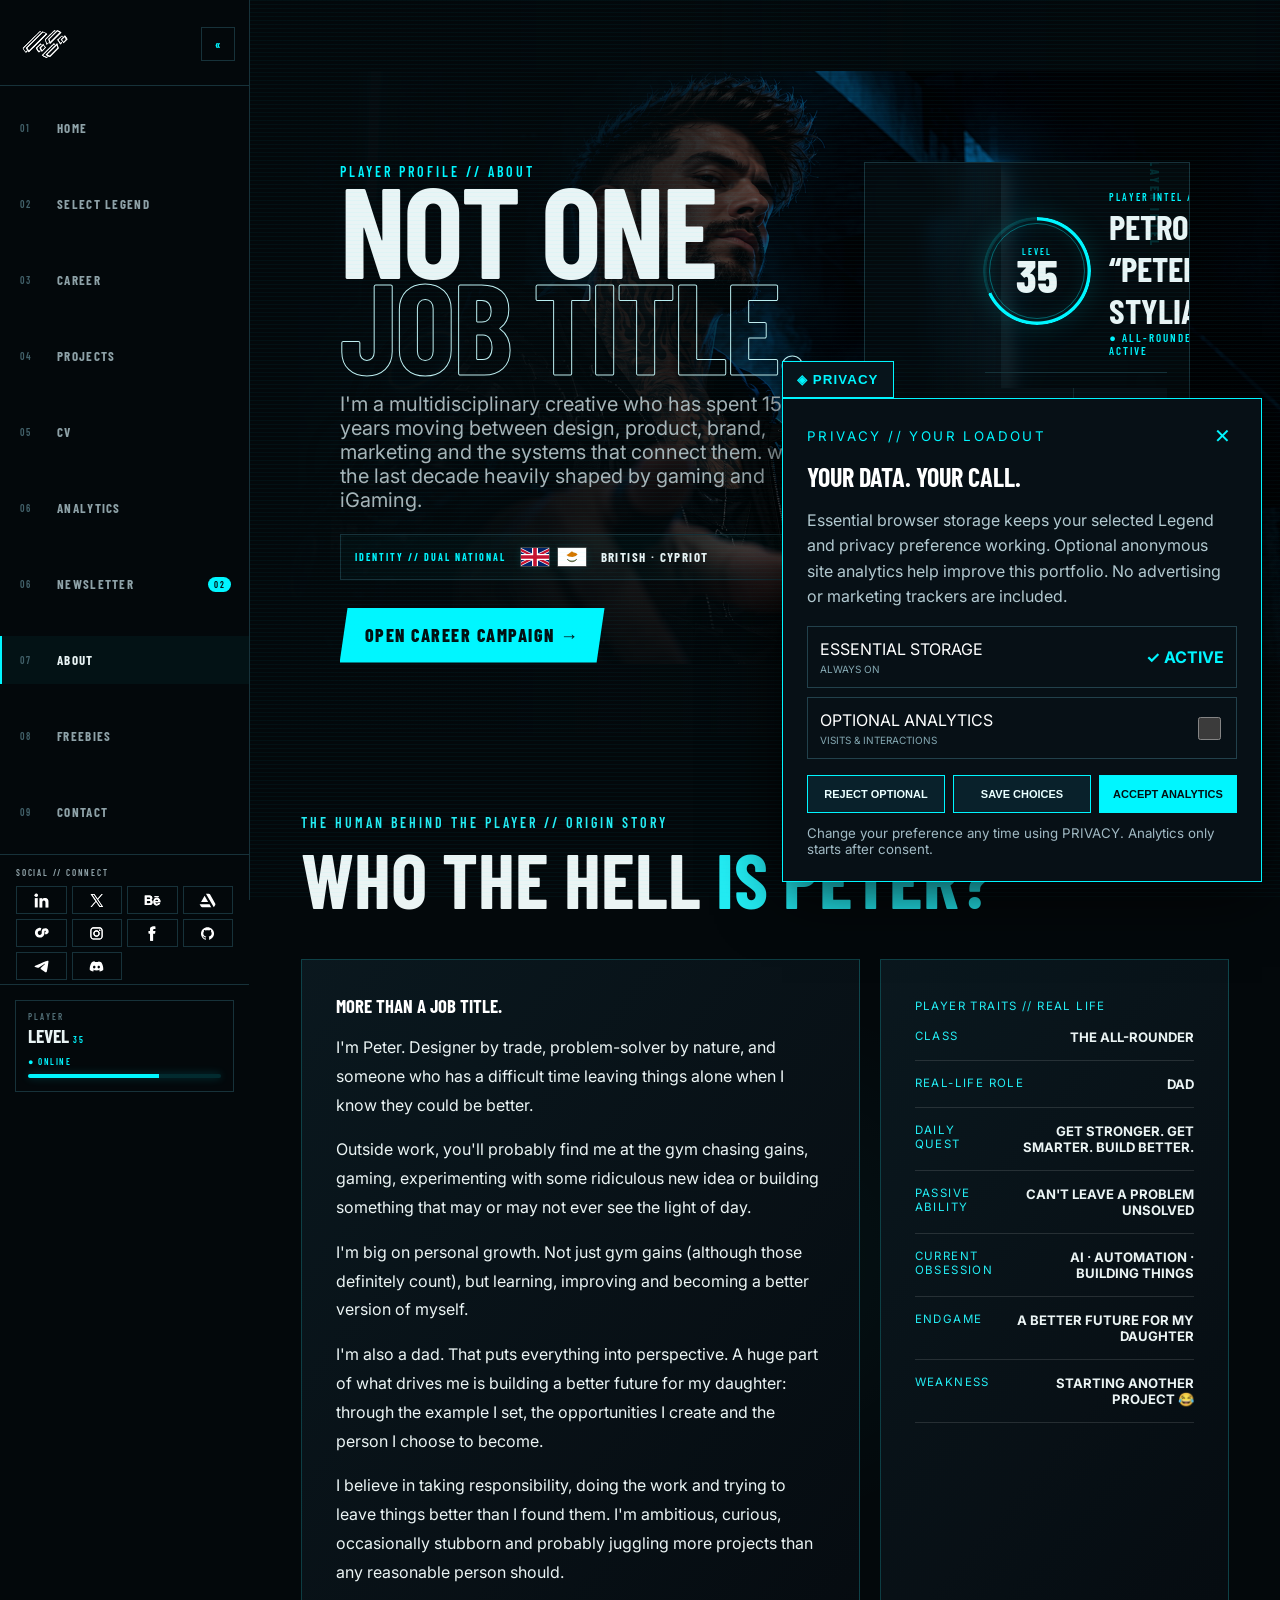
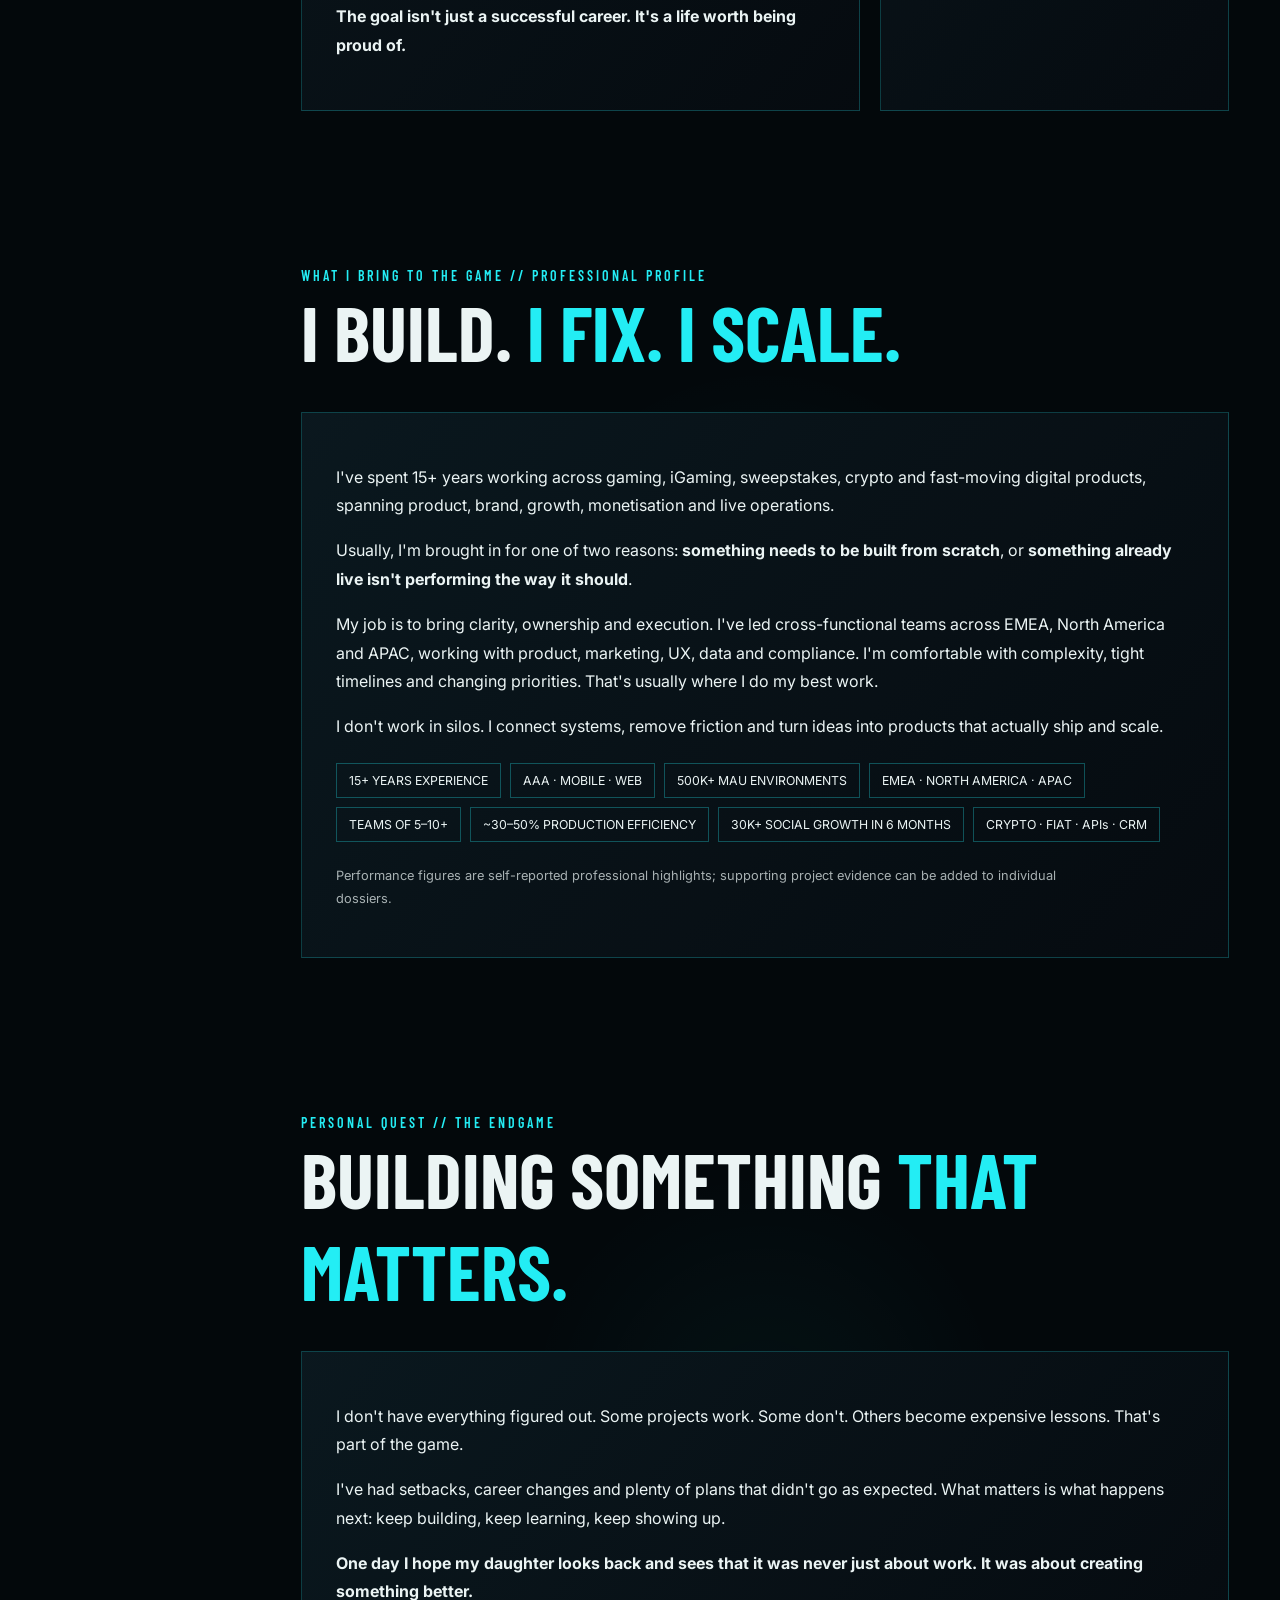
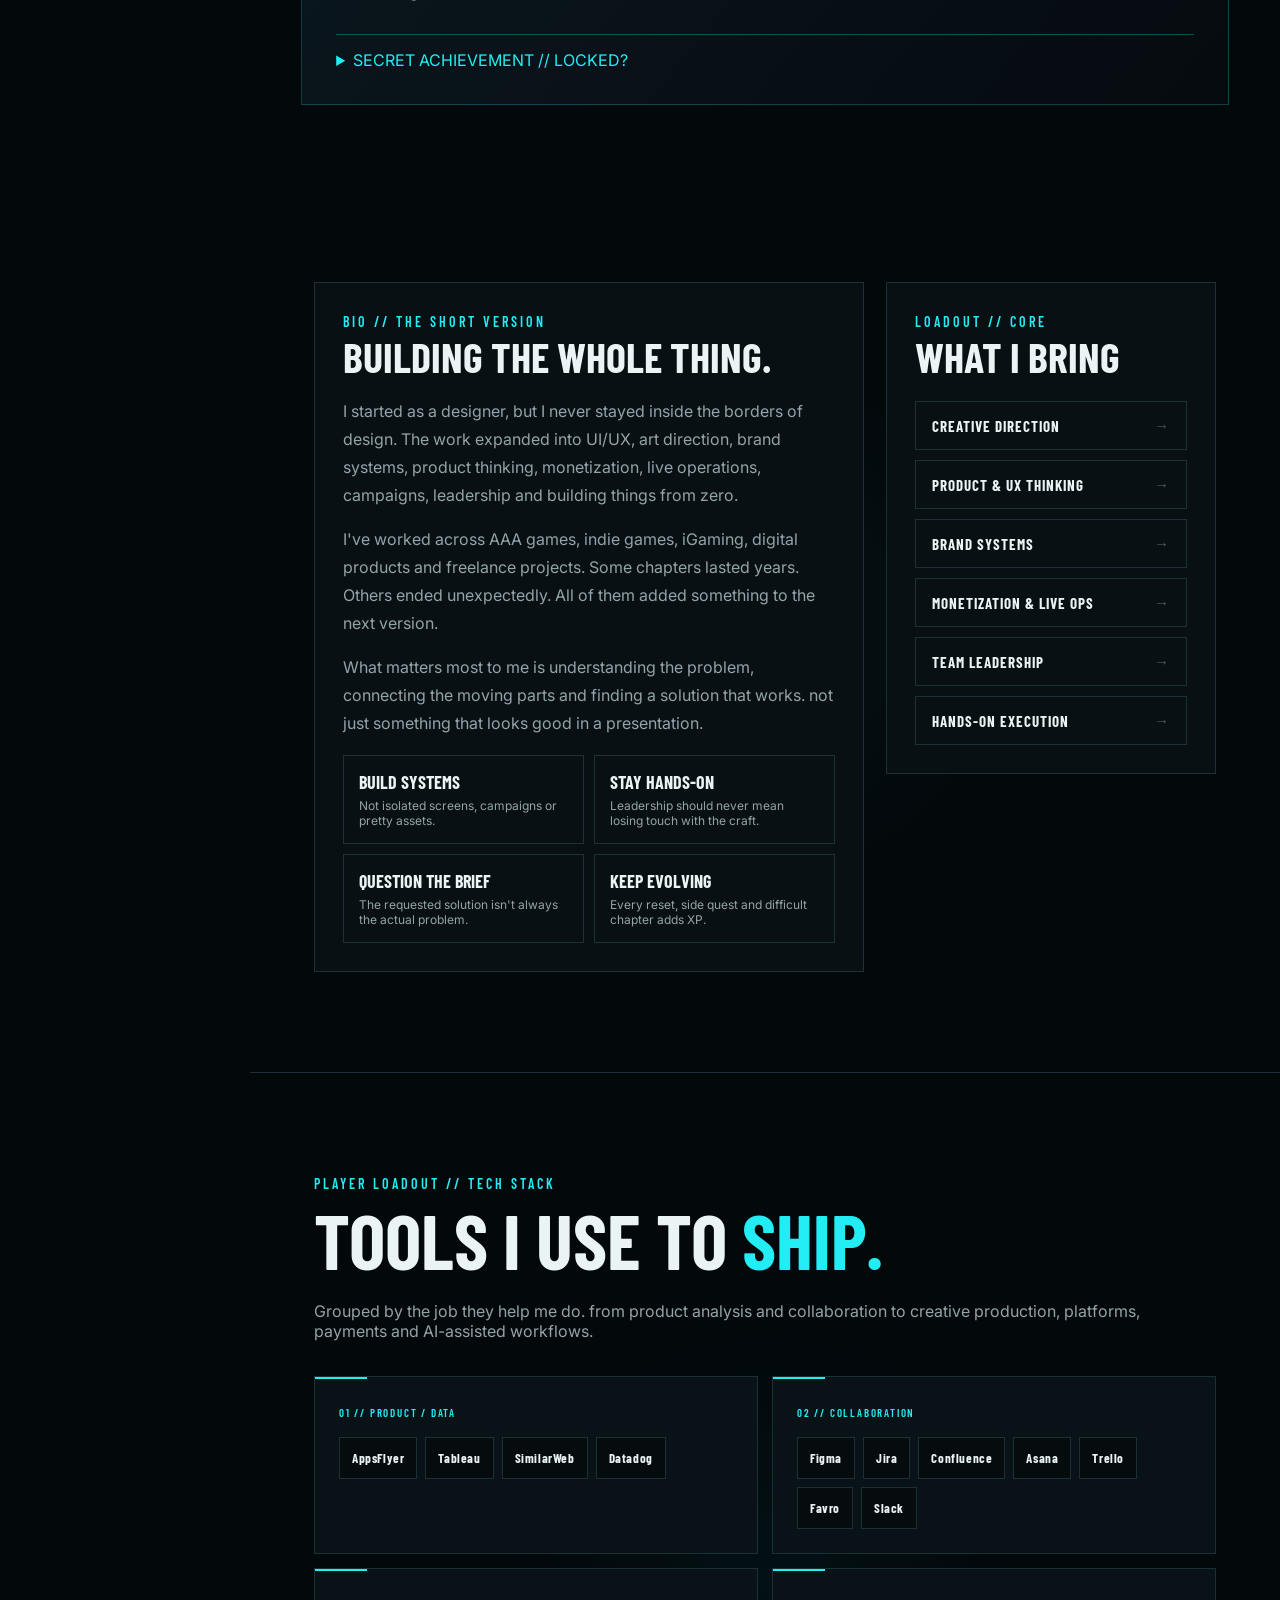
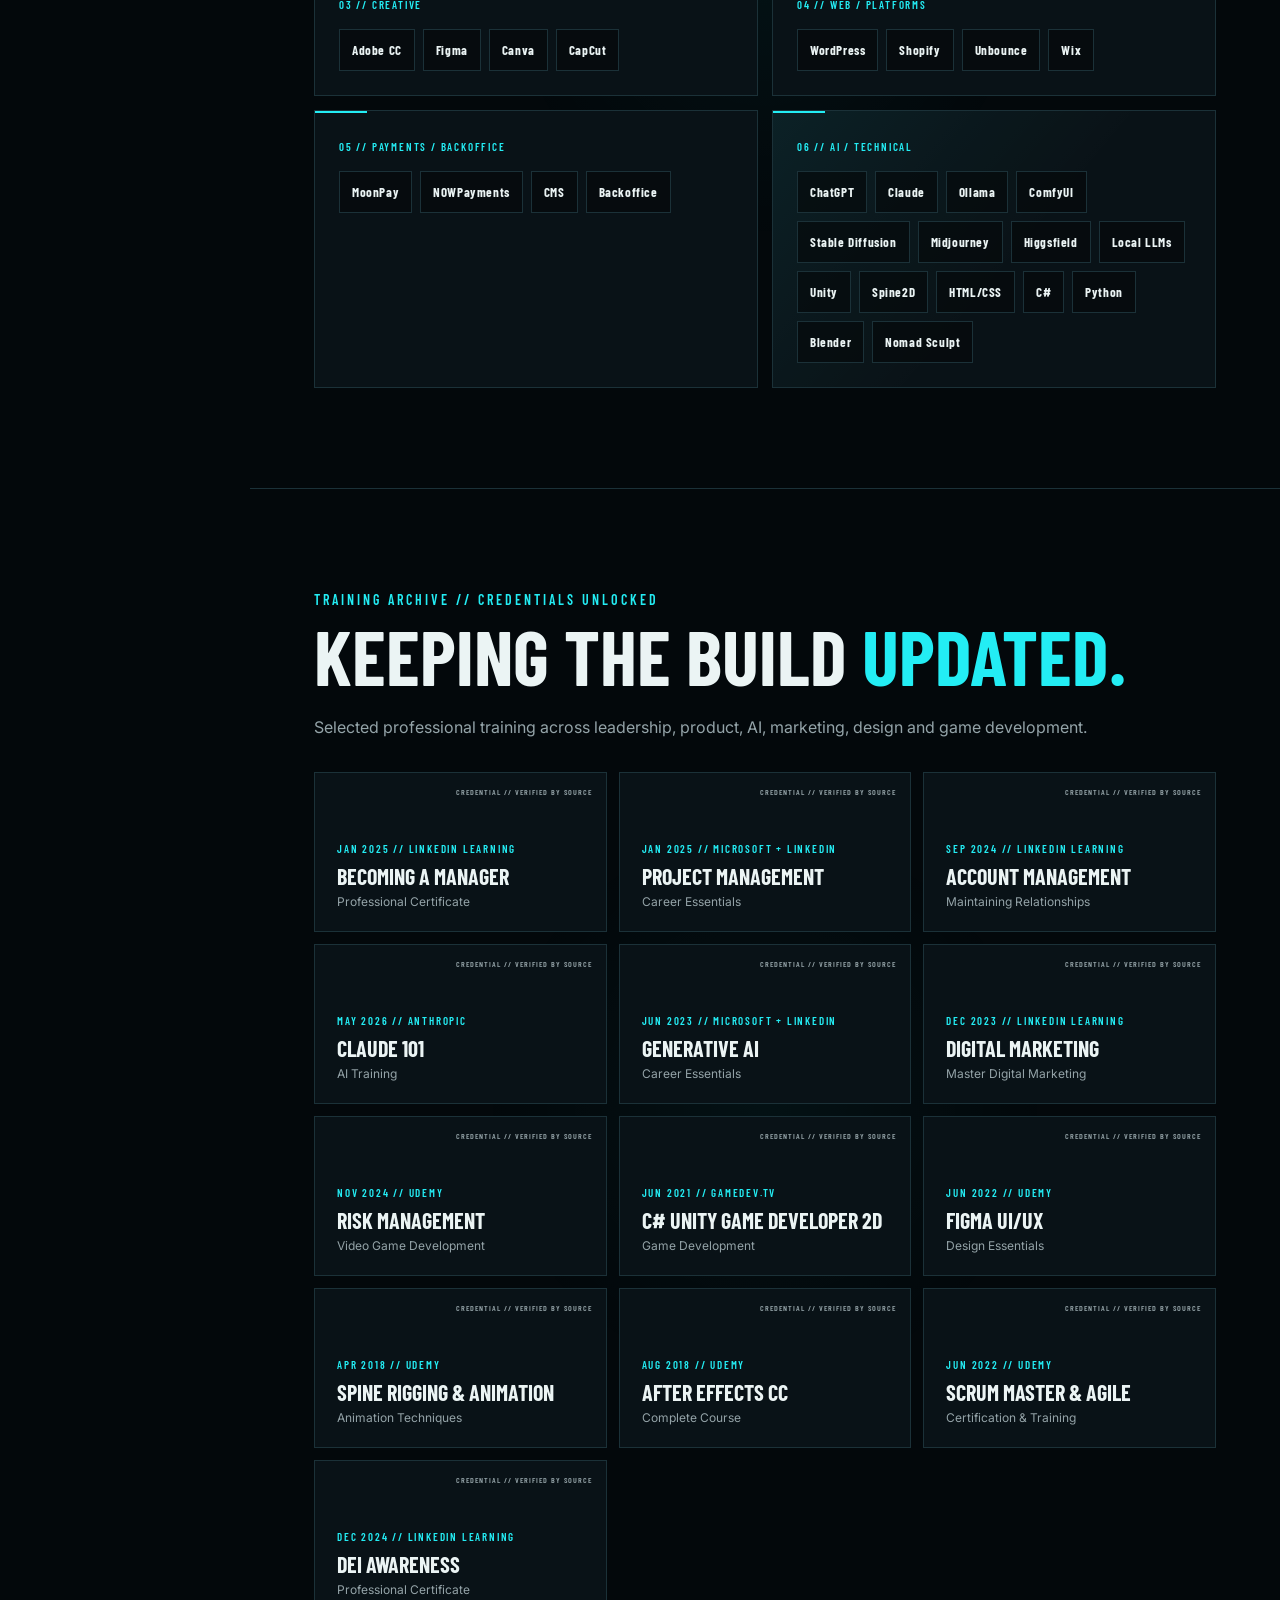
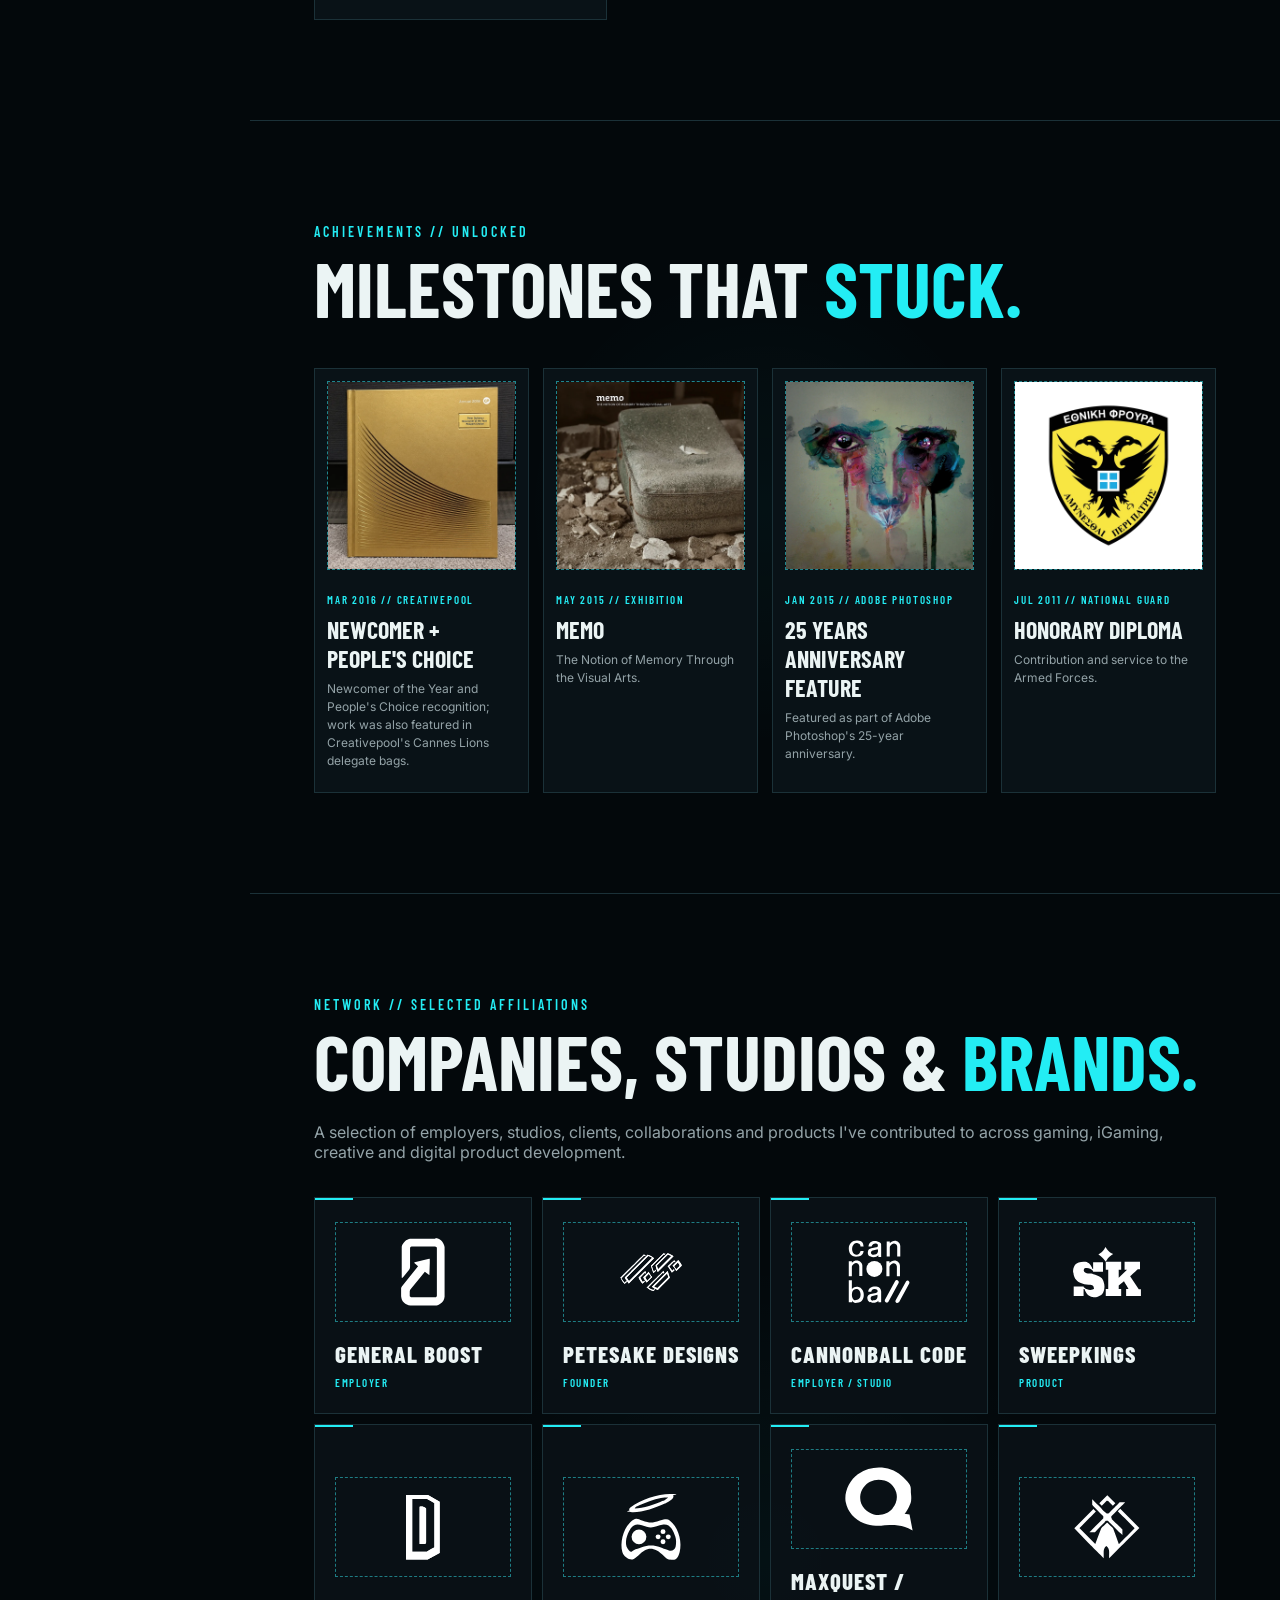
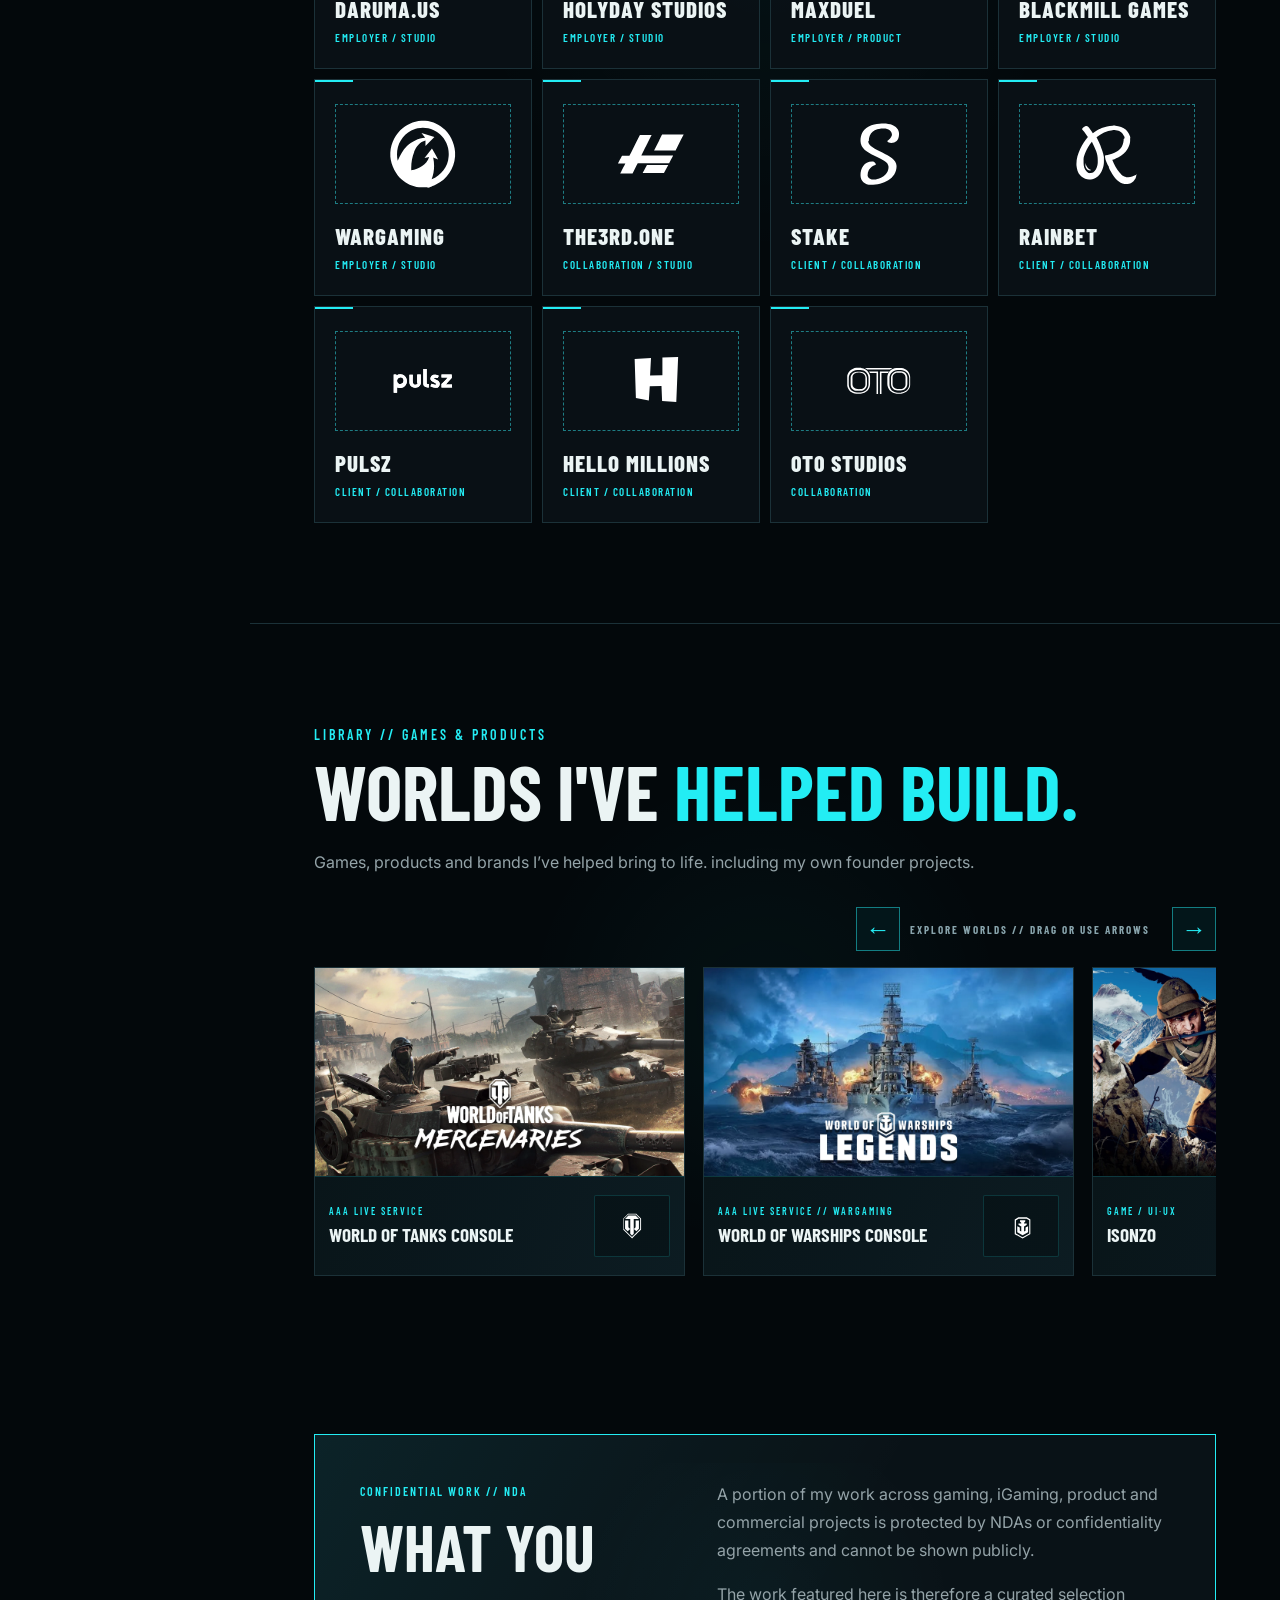
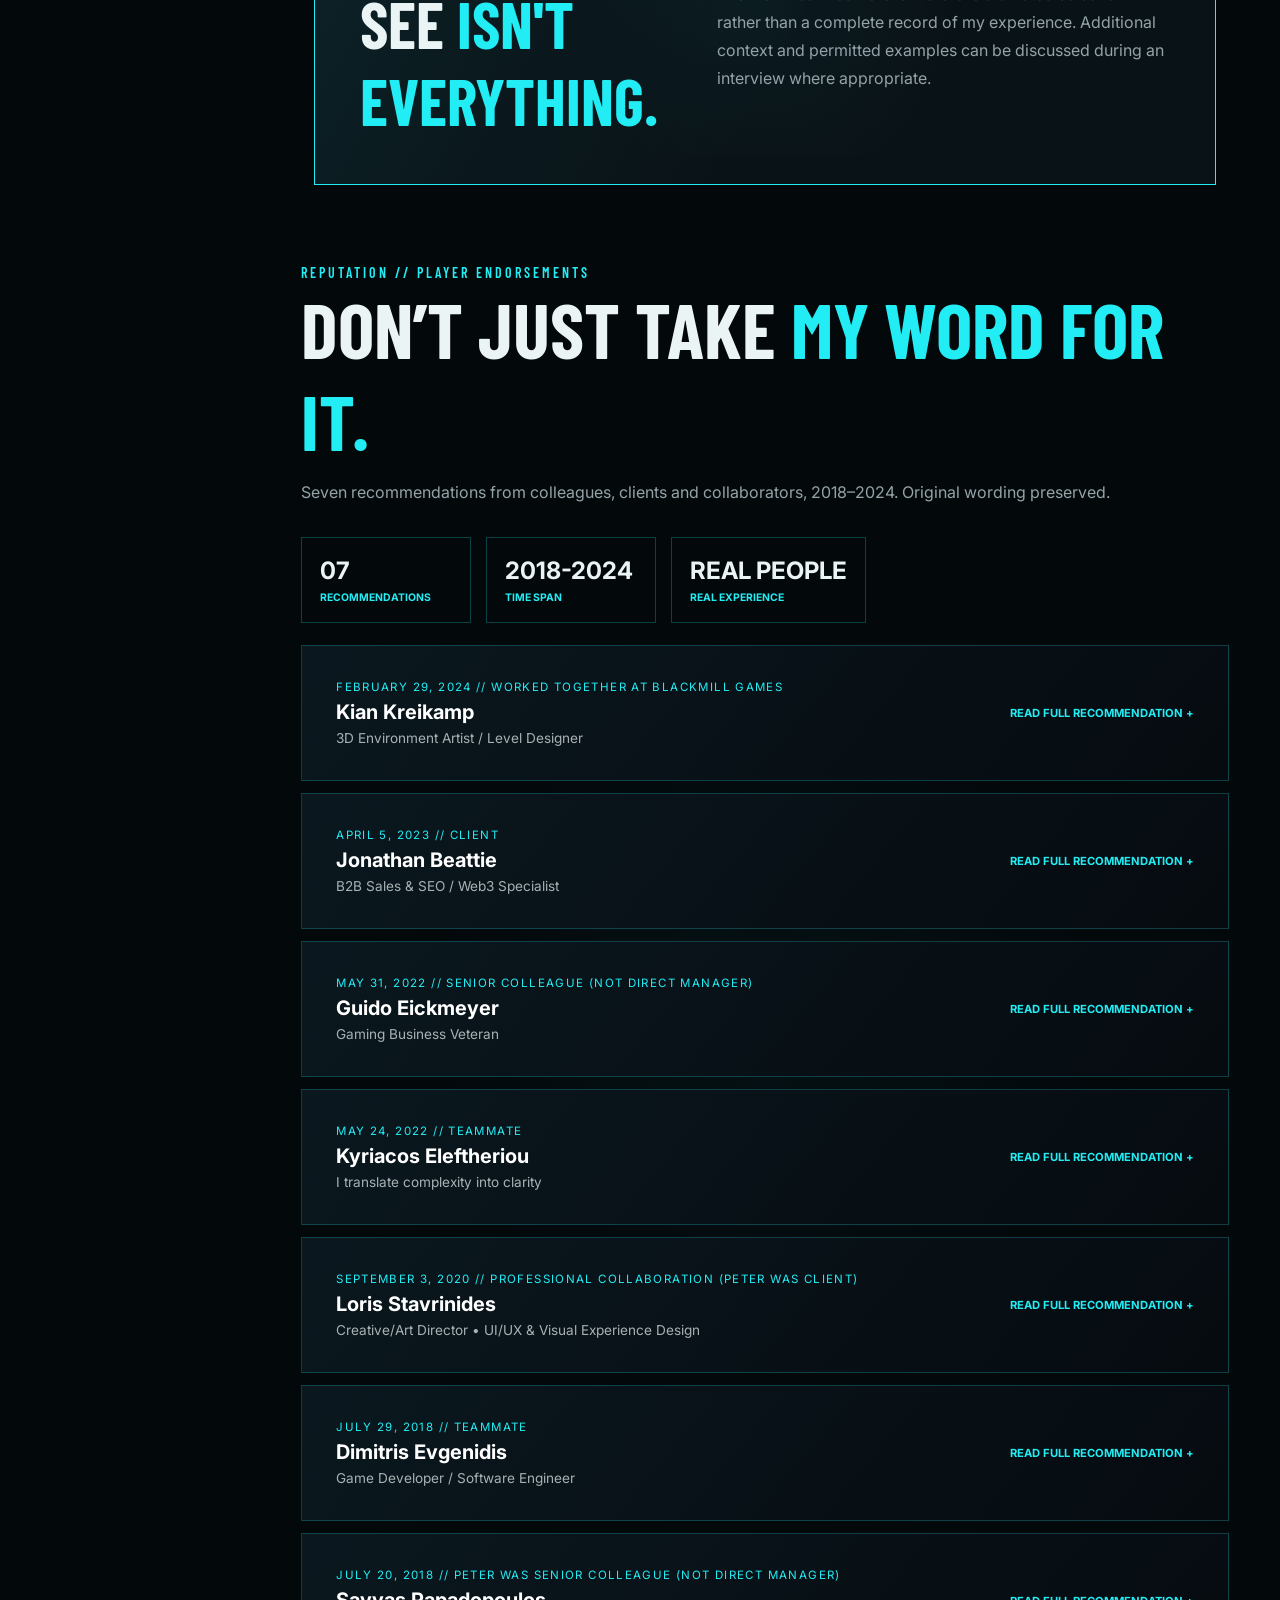
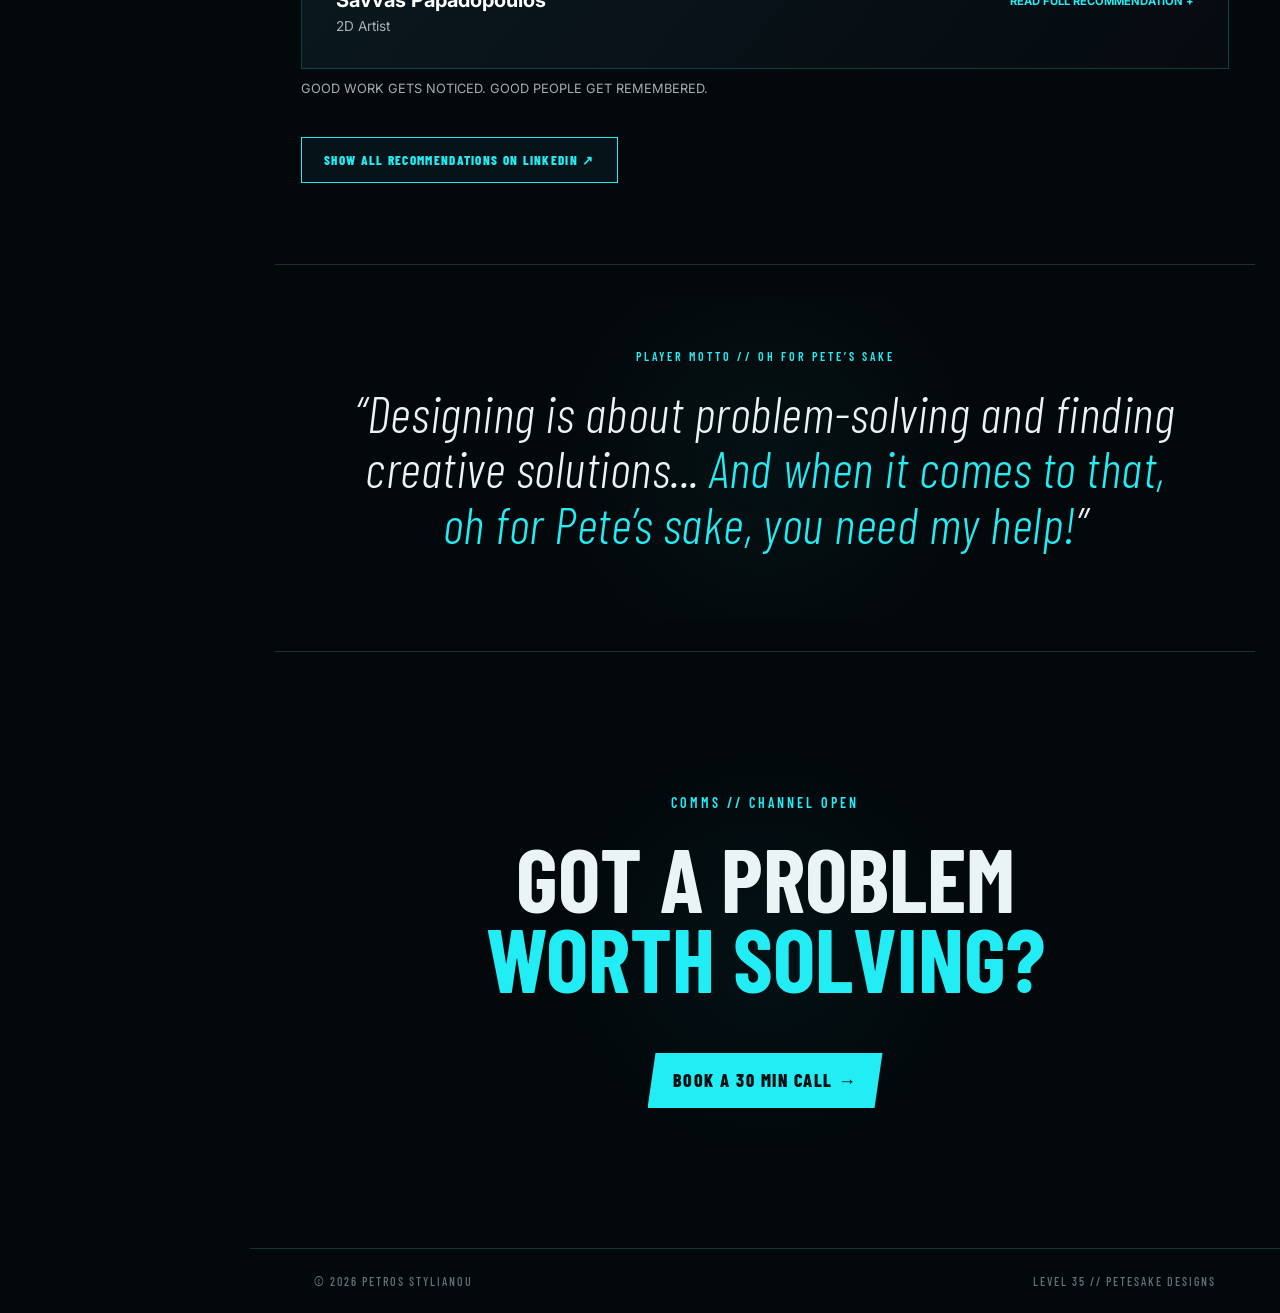
==== commit 5074917a: "fixing about page fixing about page" ====
--- a/about.html
+++ b/about.html
@@ -16,7 +16,7 @@
 <article><div class="award-slot"><img alt="MEMO exhibition recognition" src="assets/awards/award-memo.webp"/></div><small>MAY 2015 // EXHIBITION</small><h3>MEMO</h3><p>The Notion of Memory Through the Visual Arts.</p></article>
 <article><div class="award-slot"><img alt="Adobe Photoshop 25 Years feature" src="assets/awards/award-photoshop-25.webp"/></div><small>JAN 2015 // ADOBE PHOTOSHOP</small><h3>25 YEARS ANNIVERSARY FEATURE</h3><p>Featured as part of Adobe Photoshop's 25-year anniversary.</p></article>
 <article><div class="award-slot"><img alt="National Guard honorary diploma" src="assets/awards/award-national-guard.webp"/></div><small>JUL 2011 // NATIONAL GUARD</small><h3>HONORARY DIPLOMA</h3><p>Contribution and service to the Armed Forces.</p></article>
-</div></section><section class="network-section" id="network"><div class="section-title"><small>NETWORK // SELECTED AFFILIATIONS</small><h2>COMPANIES, STUDIOS &amp; <span>BRANDS.</span></h2><p>A selection of employers, studios, clients, collaborations and products I have contributed to. Existing supplied brand marks are used directly and kept visually consistent across the system.</p></div><div class="affiliation-grid logo-grid">
+</div></section><section class="network-section" id="network"><div class="section-title"><small>NETWORK // SELECTED AFFILIATIONS</small><h2>COMPANIES, STUDIOS &amp; <span>BRANDS.</span></h2><p>A selection of employers, studios, clients, collaborations and products I've contributed to across gaming, iGaming, creative and digital product development.</p></div><div class="affiliation-grid logo-grid">
 <div class="affiliation logo-card"><img alt="GENERAL BOOST logo" class="logo-slot" src="assets/career-logos/career-general-boost.svg"/><b>GENERAL BOOST</b><span>EMPLOYER</span></div>
 <div class="affiliation logo-card"><img alt="PETESAKE DESIGNS logo" class="logo-slot" src="assets/career-logos/career-petesake-designs.svg"/><b>PETESAKE DESIGNS</b><span>FOUNDER</span></div>
 <div class="affiliation logo-card"><img alt="CANNONBALL CODE logo" class="logo-slot" src="assets/career-logos/career-cannonball-code.svg"/><b>CANNONBALL CODE</b><span>EMPLOYER / STUDIO</span></div>
--- a/style.css
+++ b/style.css
@@ -996,3 +996,36 @@
 /* About: keep character visible without covering the player intel. */
 .profile-intel .profile-portrait img{object-fit:contain!important;object-position:center bottom!important}
 @media(max-width:760px){.profile-intel .profile-portrait img{object-position:center bottom!important}}
+
+
+/* V62 - Mobile HUD navigation: scroll to every destination, including CONTACT. */
+@media (max-width: 1024px) {
+  .hud-nav {
+    height: 100vh;
+    height: 100dvh;
+    max-height: 100dvh;
+    overflow-x: hidden;
+    overflow-y: auto;
+    overscroll-behavior-y: contain;
+    -webkit-overflow-scrolling: touch;
+    padding-bottom: calc(28px + env(safe-area-inset-bottom));
+    box-sizing: border-box;
+  }
+  .hud-nav .hud-brand { flex-shrink: 0; }
+  .hud-nav .hud-links {
+    flex: 0 0 auto;
+    margin-bottom: 12px;
+  }
+  .hud-nav .hud-links a {
+    min-height: 48px;
+    box-sizing: border-box;
+  }
+  .hud-nav .hud-social,
+  .hud-nav .hud-bottom { flex-shrink: 0; }
+  .hud-nav .hud-bottom { margin-top: 0; }
+  /* Privacy remains accessible when menu closes, never blocks its links. */
+  body.menu-open .cookie-consent-root > .cookie-settings { display: none; }
+  body.menu-open .cookie-consent-root { pointer-events: none; }
+  body.menu-open .cookie-consent-root:has(.cookie-panel:not([hidden])) { pointer-events: auto; }
+  body.menu-open .cookie-consent-root .cookie-panel:not([hidden]) { pointer-events: auto; }
+}
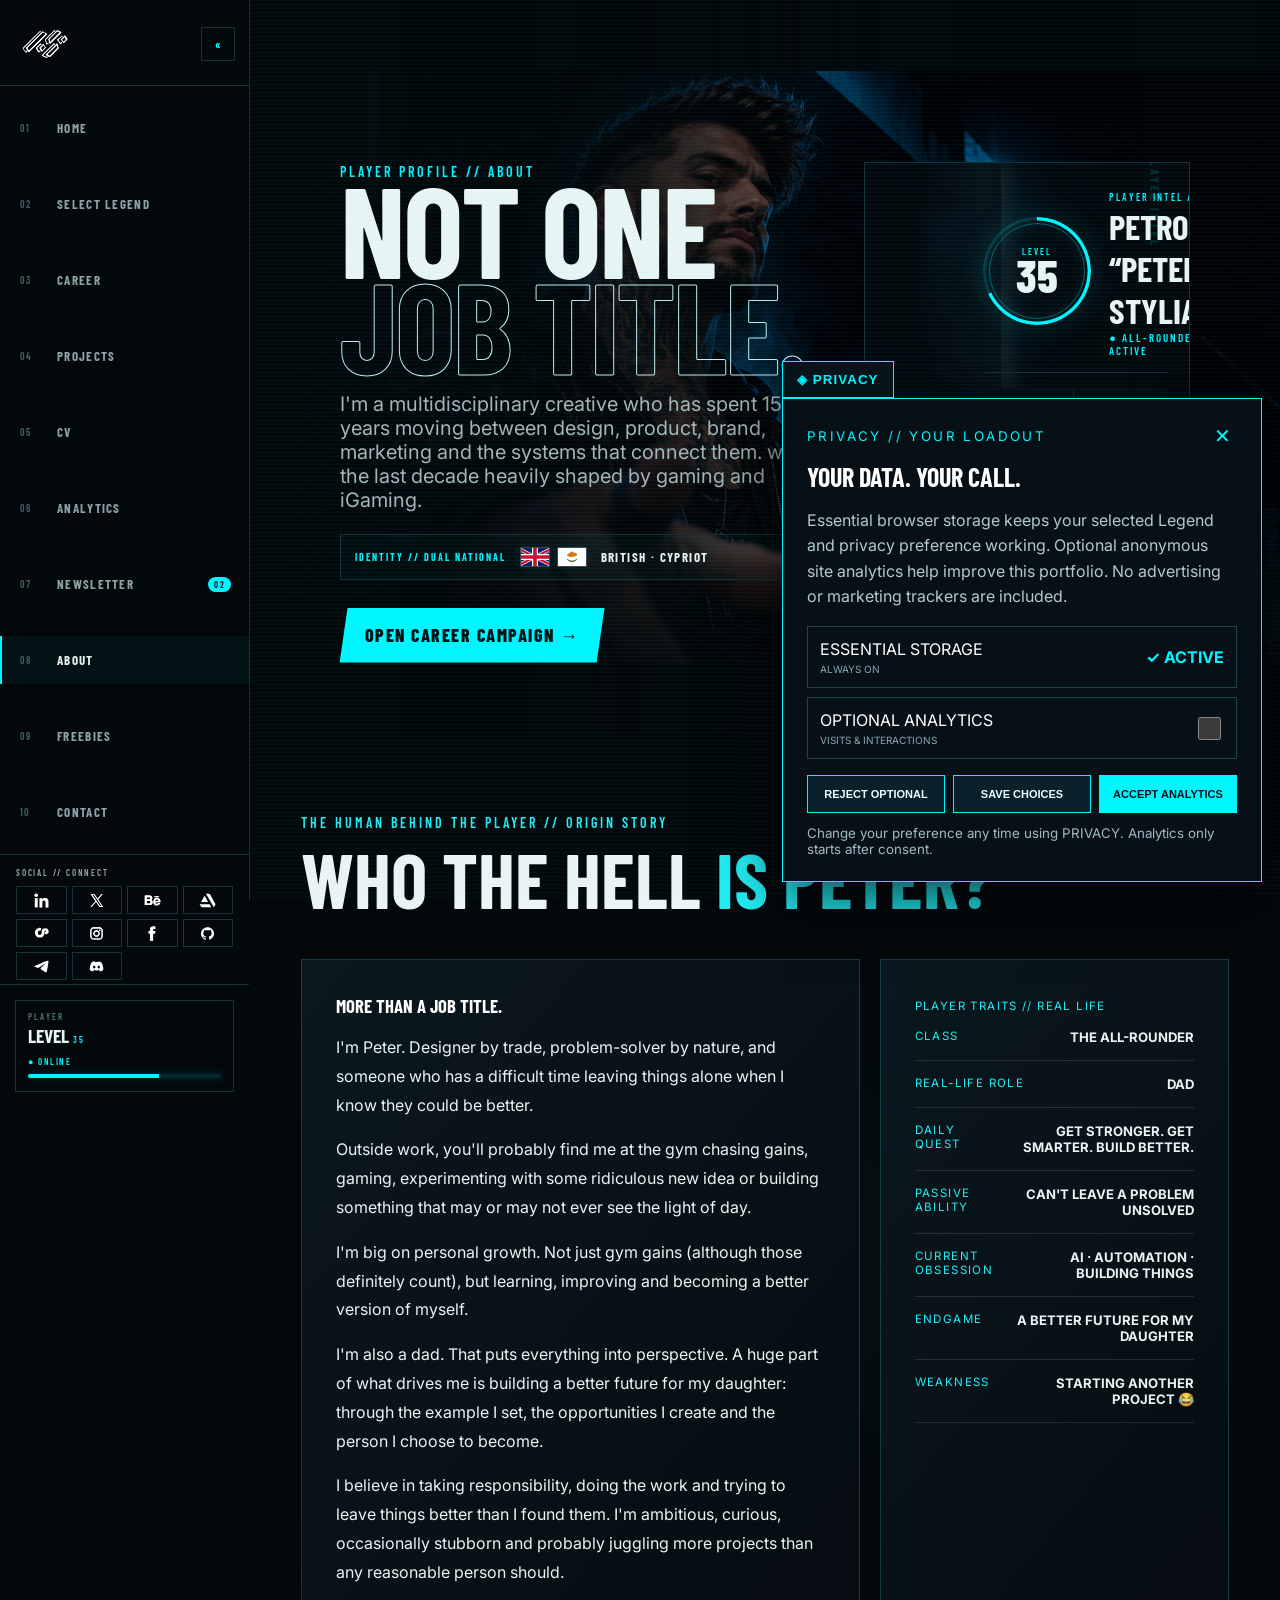
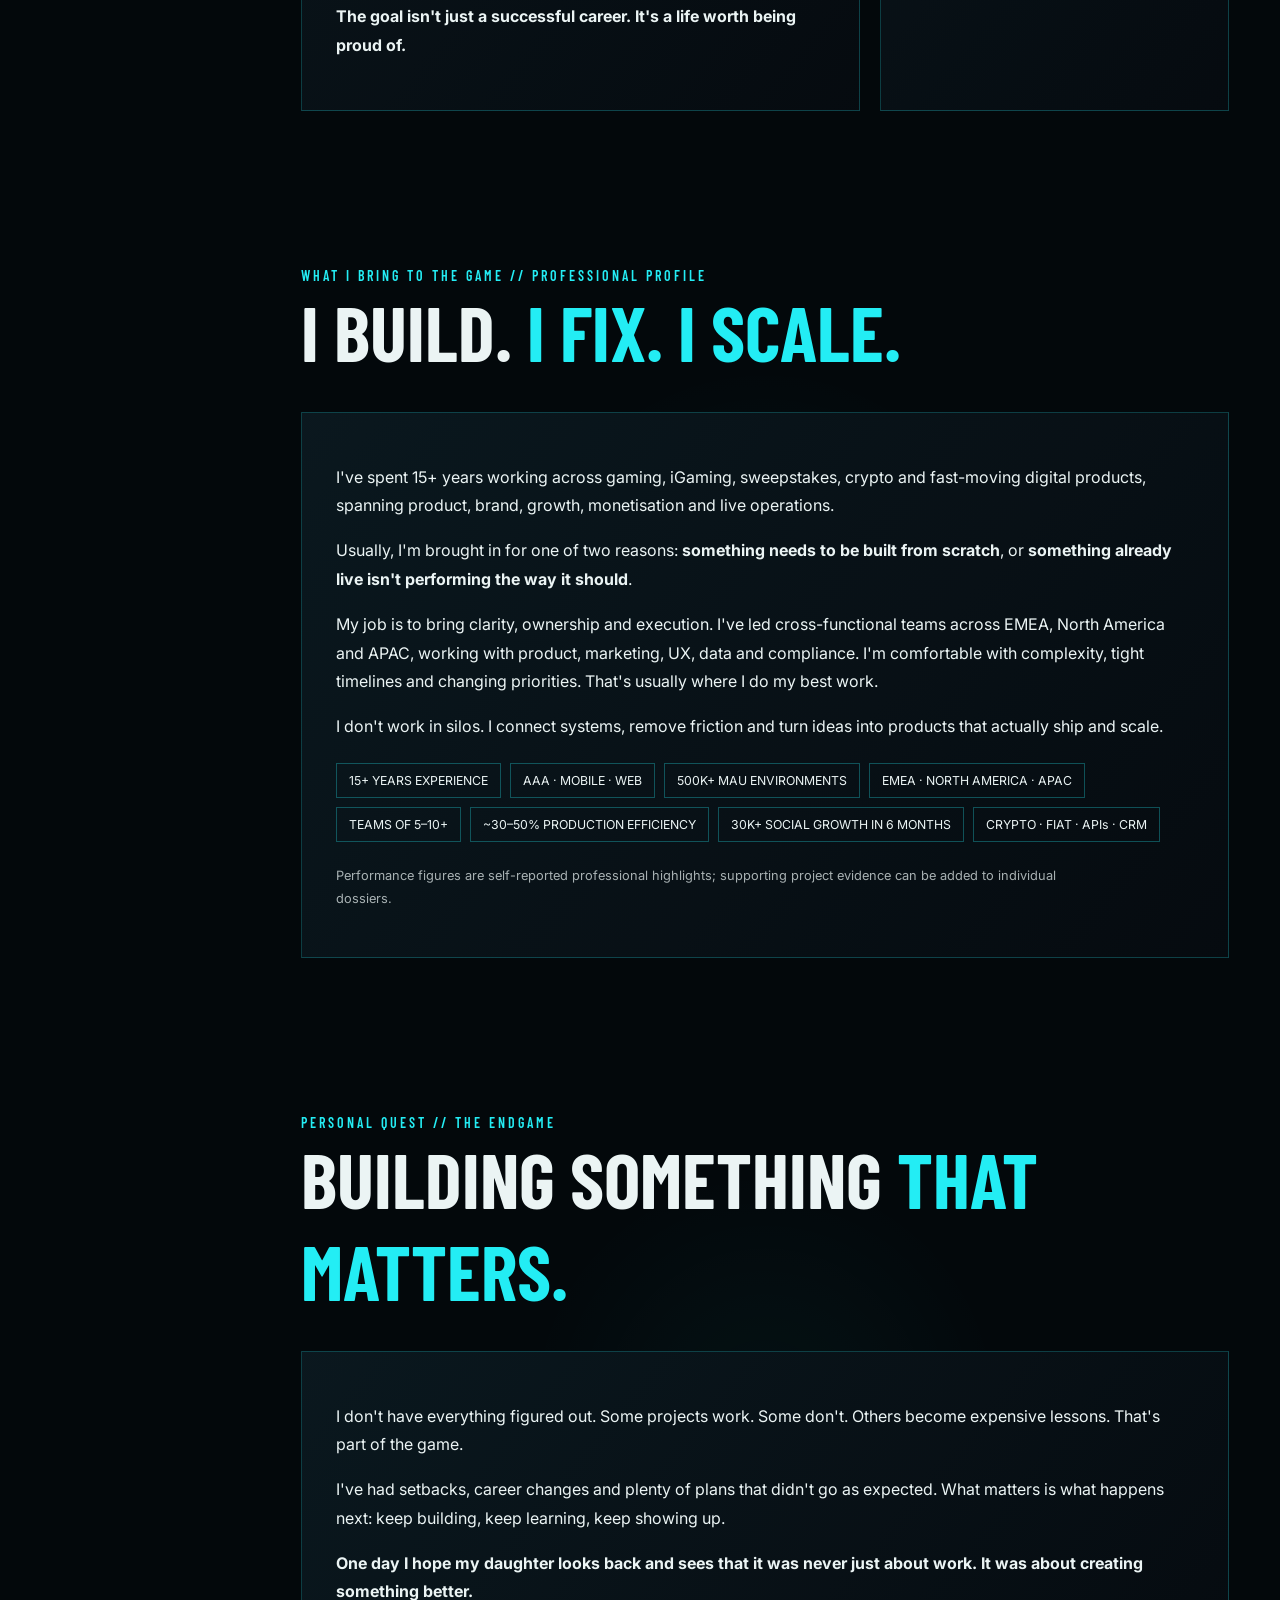
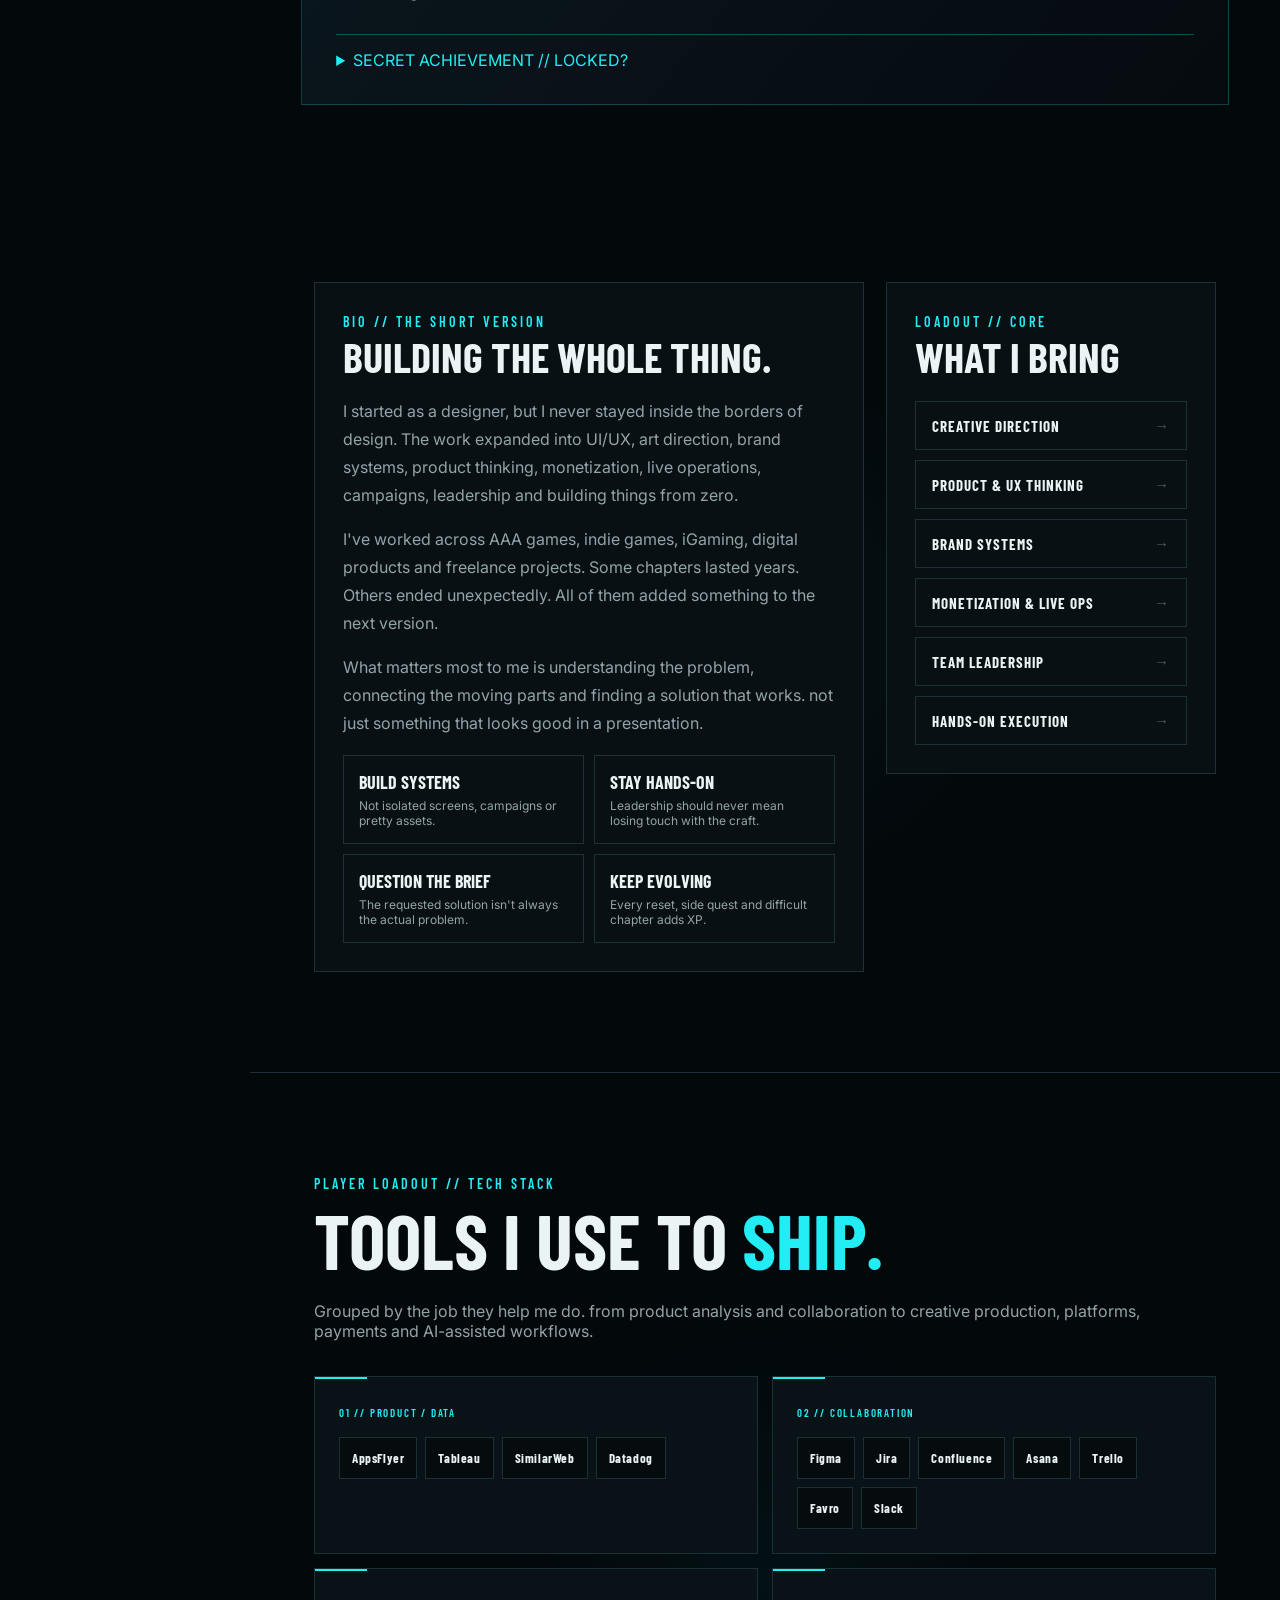
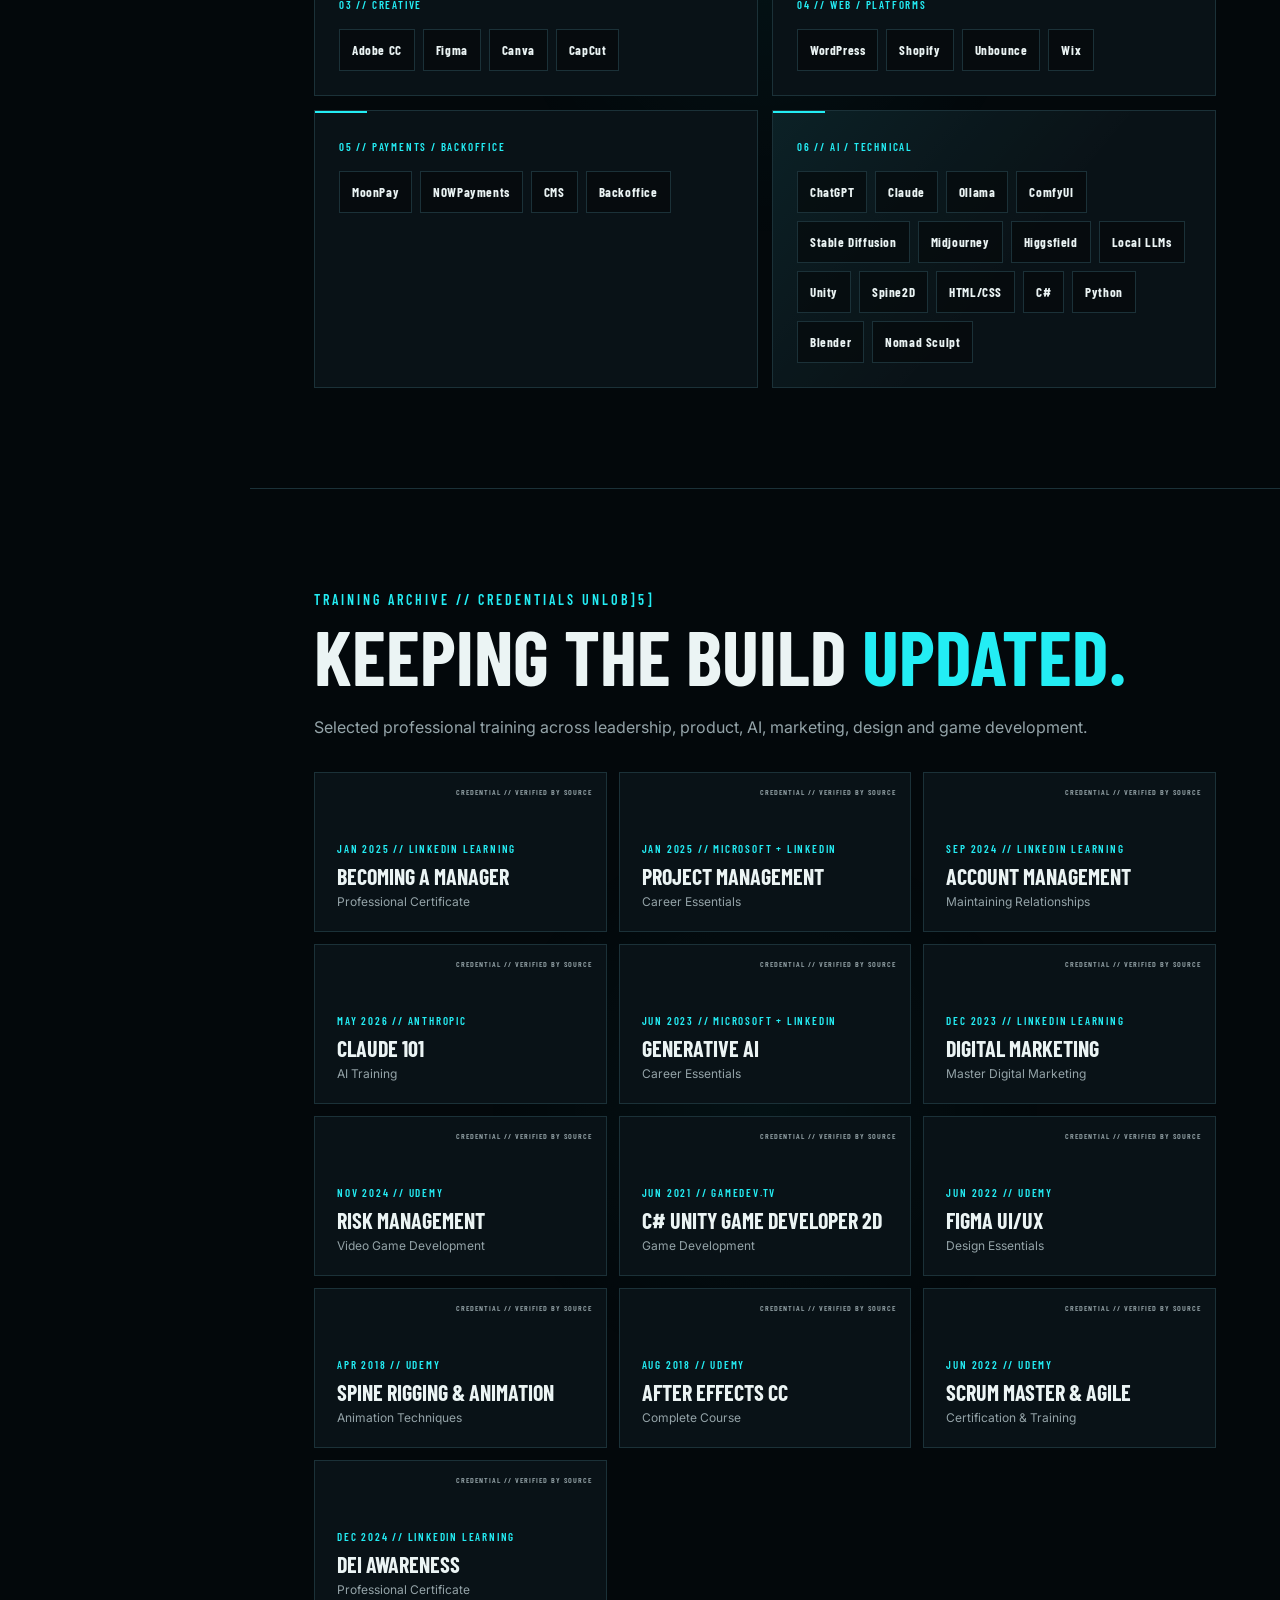
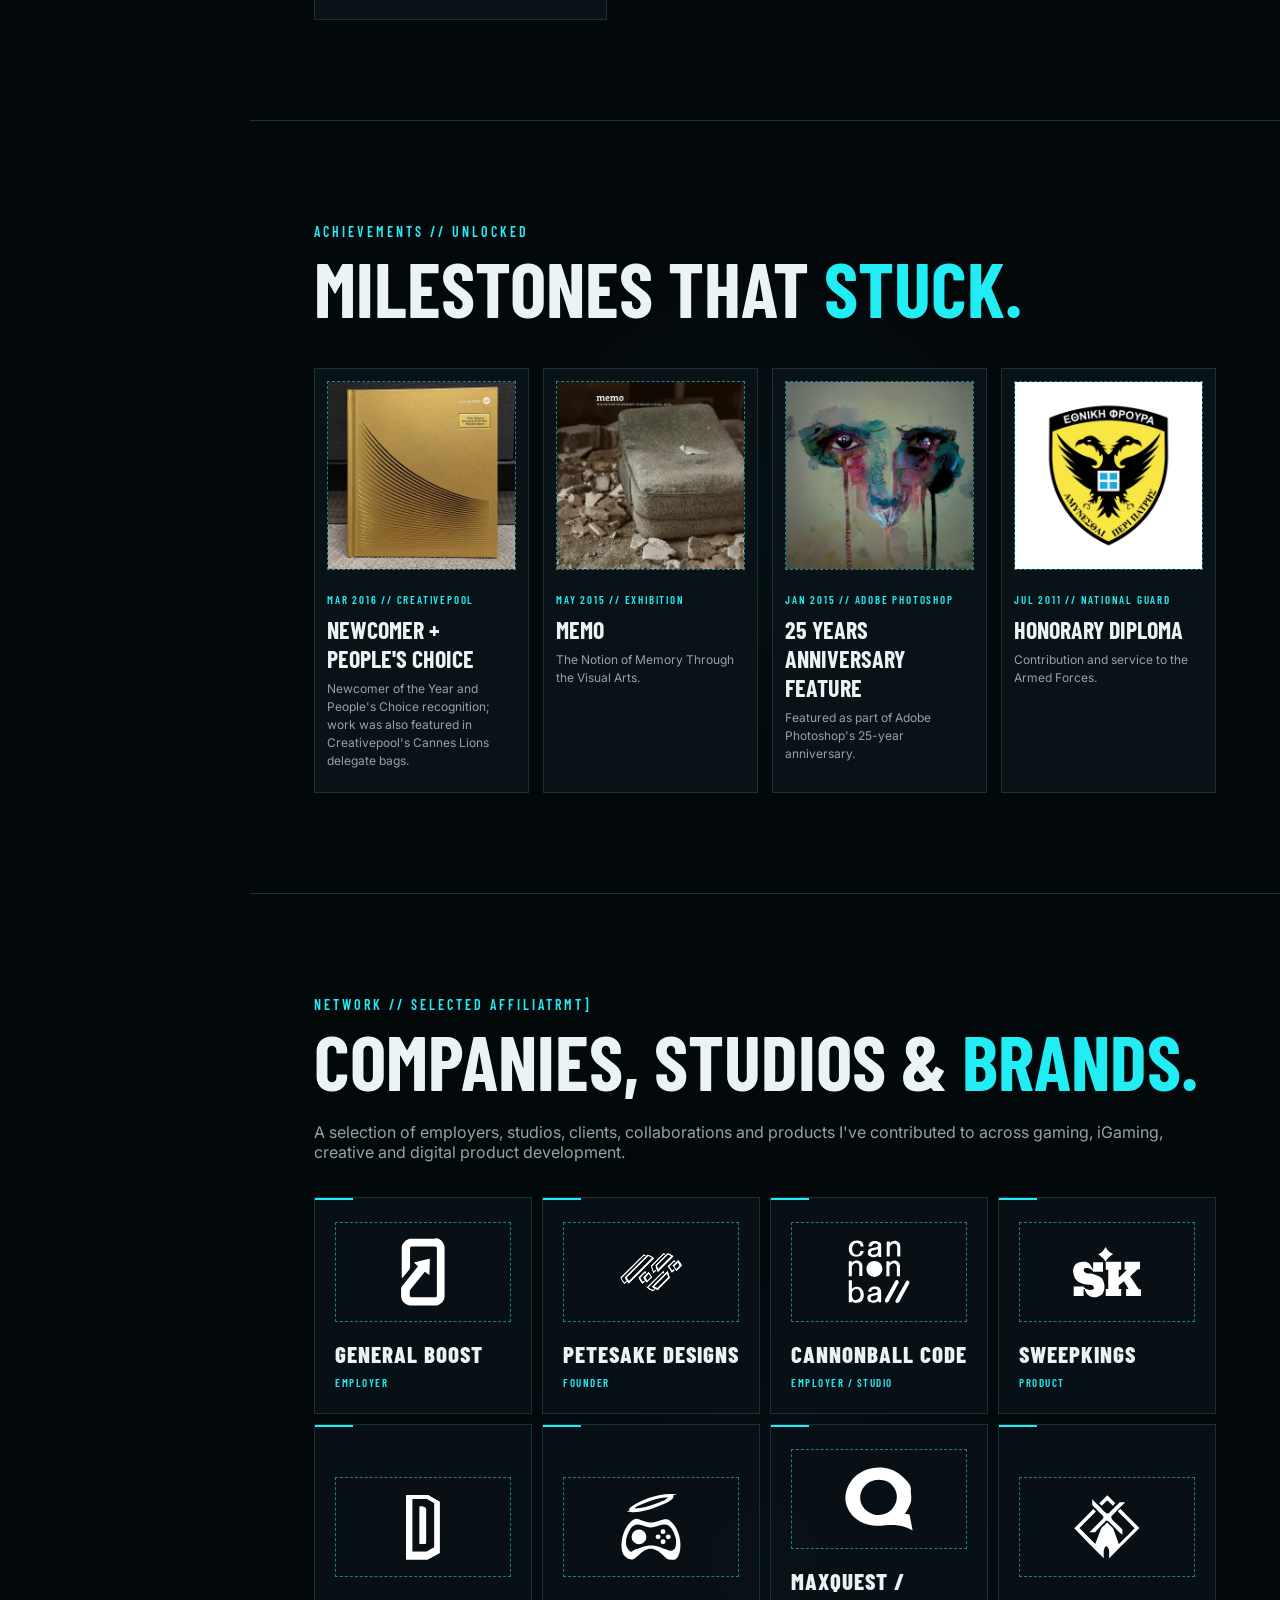
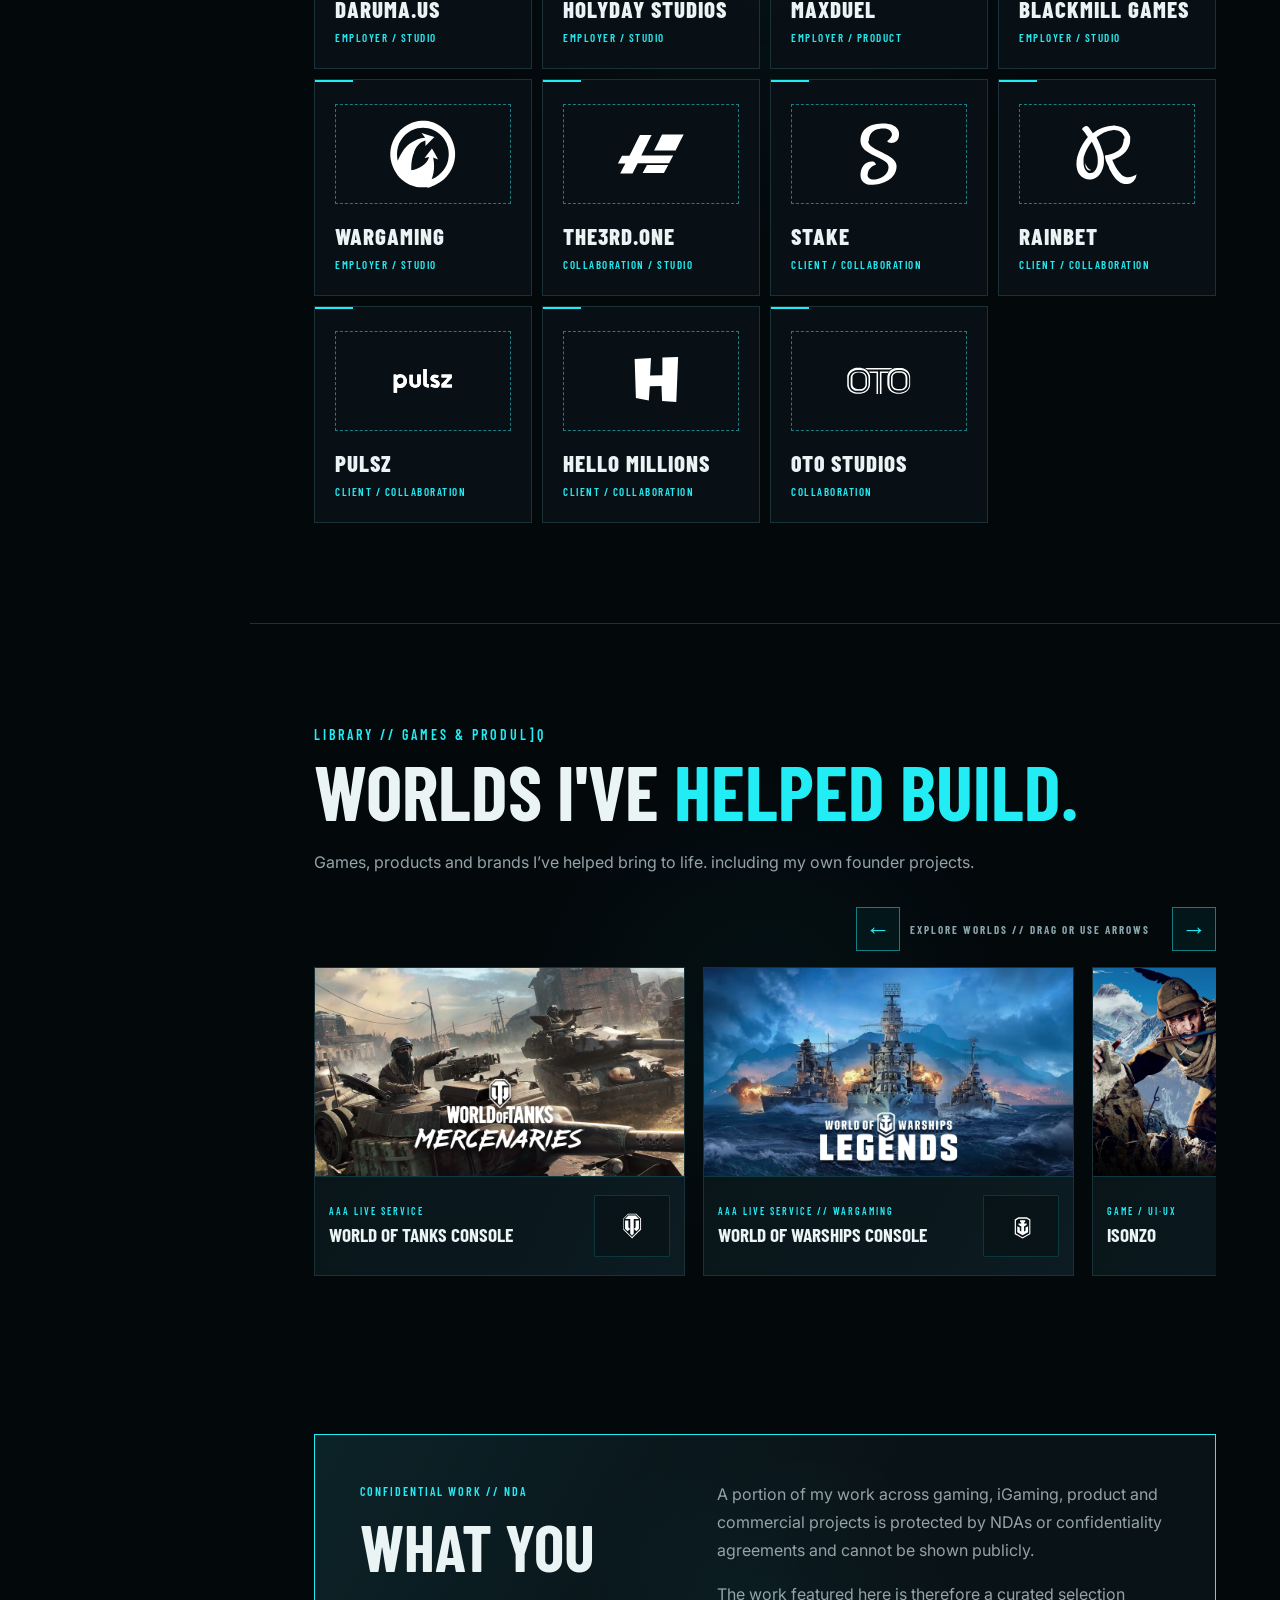
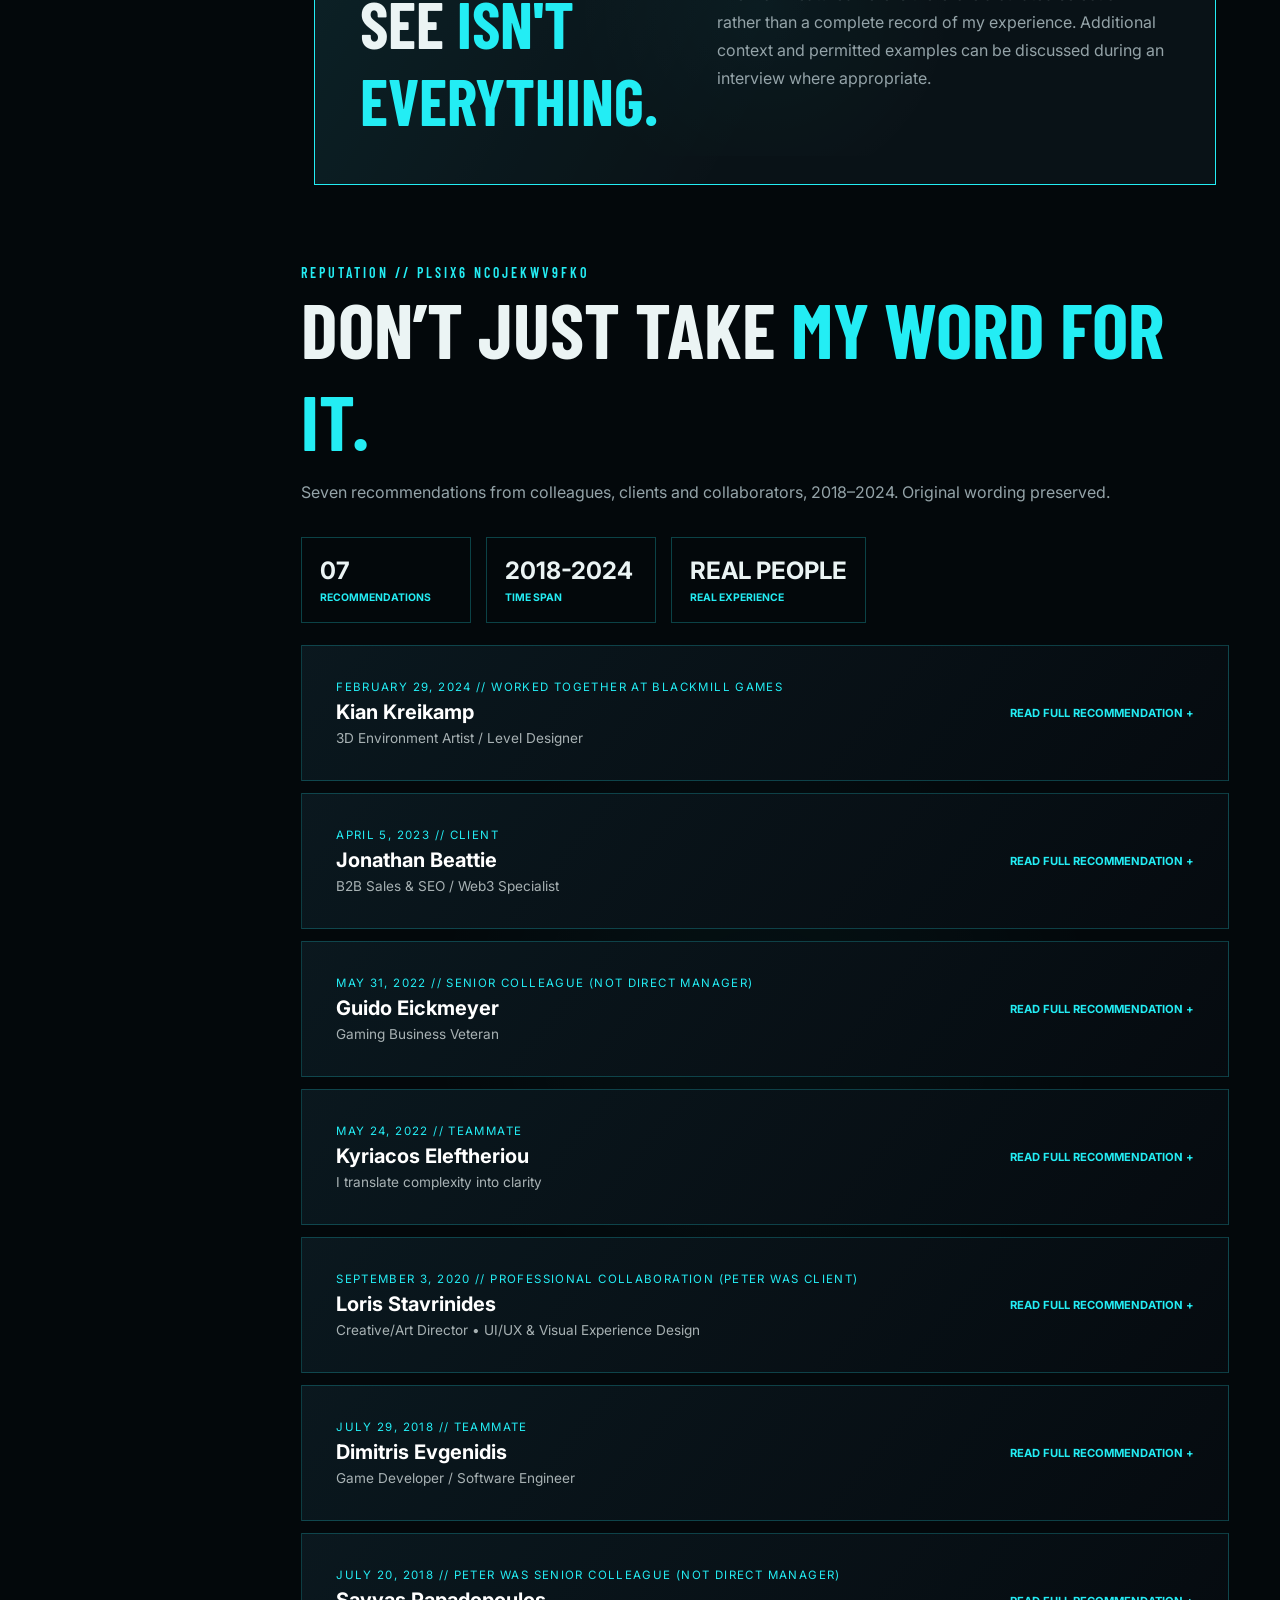
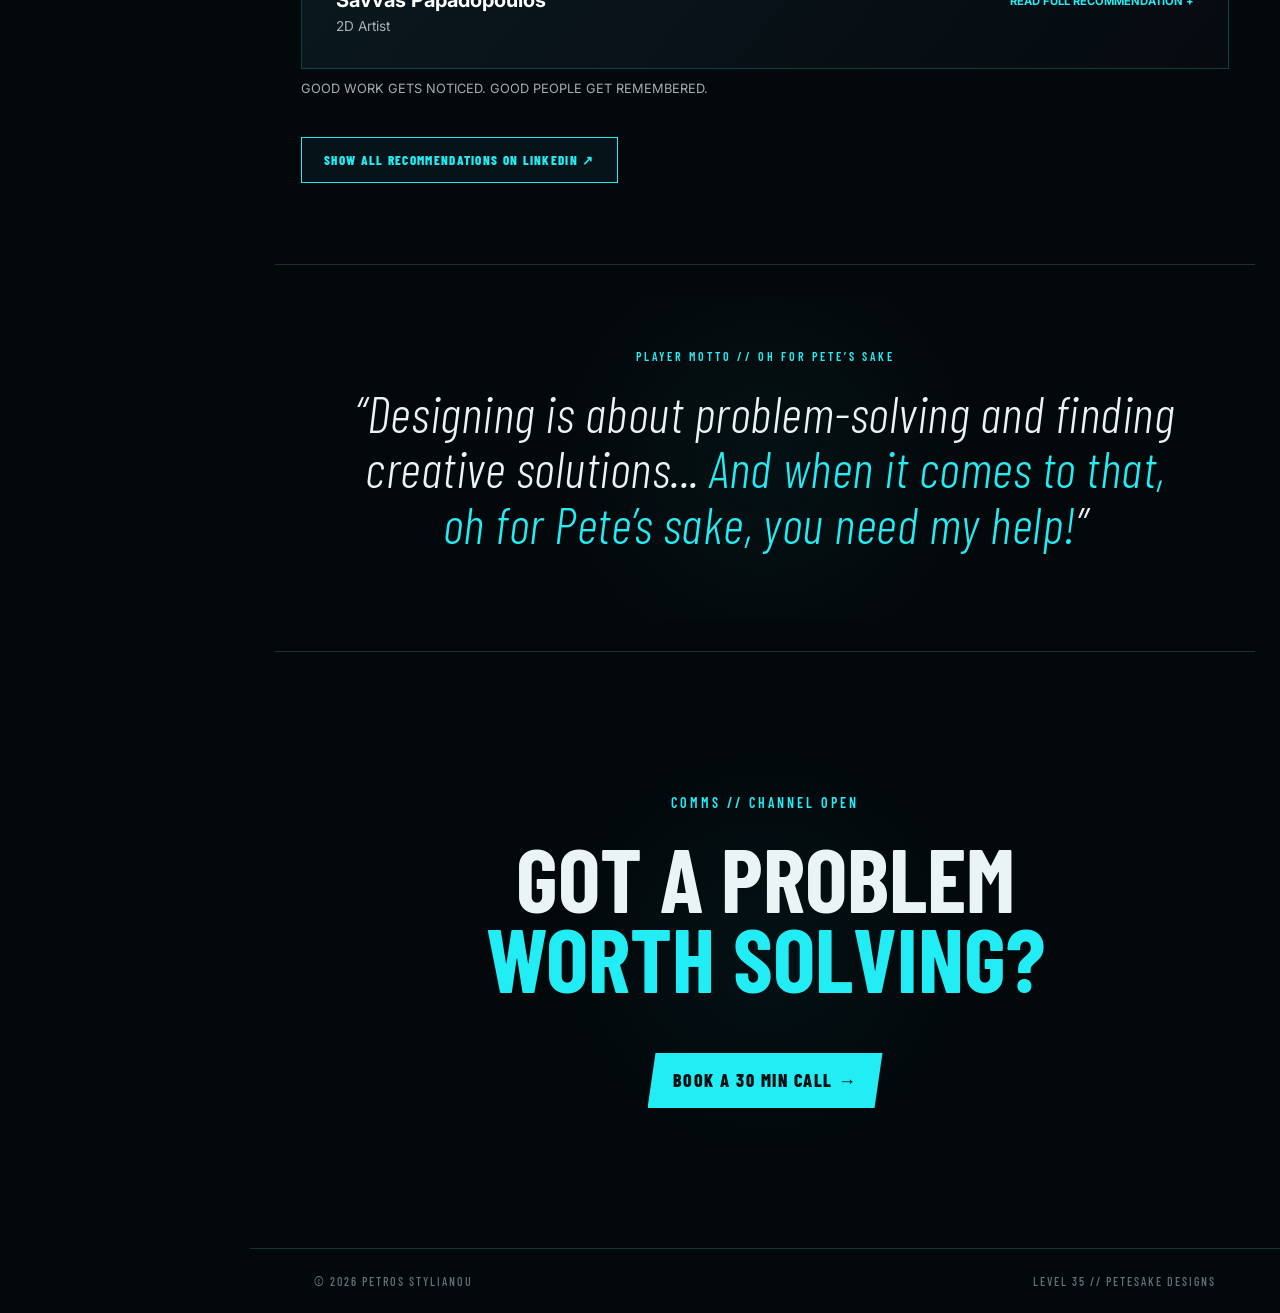
==== commit b9b955da: "changes on contact" ====
--- a/about.html
+++ b/about.html
@@ -1,6 +1,6 @@
 <!DOCTYPE html>
 
-<html lang="en"><head><meta charset="utf-8"/><meta content="width=device-width,initial-scale=1" name="viewport"/><title>About Petros Stylianou | Creative &amp; Product Leader</title><meta content="About Petros Stylianou. multidisciplinary creative, product and brand leader with 15+ years across design, gaming, iGaming, UI/UX, monetization and leadership." name="description"/><link href="https://petesakedesigns.com/about.html" rel="canonical"/><meta content="website" property="og:type"/><meta content="About Petros Stylianou | Creative &amp; Product Leader" property="og:title"/><meta content="About Petros Stylianou. multidisciplinary creative, product and brand leader with 15+ years across design, gaming, iGaming, UI/UX, monetization and leadership." property="og:description"/><meta content="https://petesakedesigns.com/about.html" property="og:url"/><meta content="PeteSake Designs" property="og:site_name"/><meta content="https://petesakedesigns.com/assets/og-cover.webp" property="og:image"/><meta content="1671" property="og:image:width"/><meta content="941" property="og:image:height"/><meta content="summary_large_image" name="twitter:card"/><meta content="https://petesakedesigns.com/assets/og-cover.webp" name="twitter:image"/><meta content="About Petros Stylianou | Creative &amp; Product Leader" name="twitter:title"/><meta content="About Petros Stylianou. multidisciplinary creative, product and brand leader with 15+ years across design, gaming, iGaming, UI/UX, monetization and leadership." name="twitter:description"/><meta content="#05090c" name="theme-color"/><link href="assets/favicon.svg" rel="icon" type="image/svg+xml"/><link href="style.css" rel="stylesheet"/><script type="application/ld+json">{"@context":"https://schema.org","@type":"Person","name":"Petros Stylianou","alternateName":["Peter Stylianou","Pete Stylianou","PeteSake"],"url":"https://petesakedesigns.com/","email":"PeteSakeDesigns@hotmail.com","jobTitle":"Creative, Product & Brand Leader","sameAs":["https://www.linkedin.com/in/pstylianou/","https://www.behance.net/PeteSakeDesigns","https://x.com/PeteSakeDesigns","https://www.artstation.com/petesakedesigns","https://creativepool.com/PeterStylianou","https://instagram.com/ohforpetesake91","https://www.facebook.com/peter.stylianou.5","https://github.com/OhForPeteSake","https://t.me/OhForPeteSake","https://discordapp.com/users/333248309697445889"]}</script></head><body class="ofs-v17 ofs-v19 ofs-v20 ofs-v21 ofs-v22 ofs-v23 ofs-v29 ofs-v30 ofs-v305-3"><div aria-hidden="true" class="site-loader" id="siteLoader"><div class="site-loader-noise"></div><div class="site-loader-core"><div class="site-loader-kicker">PETESAKE // SYSTEM BOOT <span>v30.6</span></div><img alt="" src="assets/petesake.svg"/><div class="site-loader-msg" data-loader-msg="">INITIALIZING PLAYER PROFILE...</div><div class="site-loader-track"><i class="site-loader-fill"></i></div><div class="site-loader-meta"><span>PLAYER // PETROS “PETER” STYLIANOU</span><b data-loader-pct="">0%</b></div></div></div><aside aria-label="Primary navigation" class="hud-nav" id="hudNav"><div class="hud-brand"><a aria-label="OhForPeteSake home" href="index.html"><img alt="OhForPeteSake" src="assets/petesake.svg"/></a><button aria-expanded="true" aria-label="Minimize navigation" class="hud-collapse" id="hudCollapse">«</button></div><nav class="hud-links"><a data-label="HOME" href="index.html"><span>01</span><b>HOME</b></a><a data-label="SELECT LEGEND" href="index.html#legends"><span>02</span><b>SELECT LEGEND</b></a><a data-label="CAREER CAMPAIGN" href="index.html#career"><span>03</span><b>CAREER</b></a><a data-label="PROJECTS" href="index.html#work"><span>04</span><b>PROJECTS</b></a><a data-label="CV" href="cv.html"><span>05</span><b>CV</b></a><a data-label="ANALYTICS" href="analytics.html"><span>06</span><b>ANALYTICS</b></a><a data-label="NEWSLETTER" href="newsletter.html"><span>06</span><b>NEWSLETTER</b><i>02</i></a><a data-label="ABOUT" href="about.html"><span>07</span><b>ABOUT</b></a><a data-label="FREEBIES" href="freebies.html"><span>08</span><b>FREEBIES</b></a><a data-label="CONTACT" href="contact.html"><span>09</span><b>CONTACT</b></a></nav><div aria-label="Social and portfolio links" class="hud-social"><small>SOCIAL // CONNECT</small><div class="hud-social-links"><a aria-label="LinkedIn" href="https://www.linkedin.com/in/pstylianou/" rel="noopener noreferrer" target="_blank"><img alt="" src="assets/social/linkedin.svg"/></a><a aria-label="X" href="https://x.com/PeteSakeDesigns" rel="noopener noreferrer" target="_blank"><img alt="" src="assets/social/x.svg"/></a><a aria-label="Behance" href="https://www.behance.net/PeteSakeDesigns" rel="noopener noreferrer" target="_blank"><img alt="" src="assets/social/behance.svg"/></a><a aria-label="ArtStation" href="https://www.artstation.com/petesakedesigns" rel="noopener noreferrer" target="_blank"><img alt="" src="assets/social/artstation.svg"/></a><a aria-label="Creativepool" href="https://creativepool.com/PeterStylianou" rel="noopener noreferrer" target="_blank"><img alt="" src="assets/social/creativepool.svg"/></a><a aria-label="Instagram" href="https://instagram.com/ohforpetesake91" rel="noopener noreferrer" target="_blank"><img alt="" src="assets/social/instagram.svg"/></a><a aria-label="Facebook" href="https://www.facebook.com/peter.stylianou.5" rel="noopener noreferrer" target="_blank"><img alt="" src="assets/social/facebook.svg"/></a><a aria-label="GitHub" href="https://github.com/OhForPeteSake" rel="noopener noreferrer" target="_blank"><img alt="" src="assets/social/github.svg"/></a><a aria-label="Telegram" href="https://t.me/OhForPeteSake" rel="noopener noreferrer" target="_blank"><img alt="" src="assets/social/telegram.svg"/></a><a aria-label="Discord" href="https://discordapp.com/users/333248309697445889" rel="noopener noreferrer" target="_blank"><img alt="" src="assets/social/discord.svg"/></a></div></div><div class="hud-bottom"><div class="mini-intel"><small>PLAYER</small><b>LEVEL <span data-player-level="">35</span></b><span>● ONLINE</span></div></div></aside><header class="mobile-bar"><a class="mobile-logo" href="index.html"><img alt="OhForPeteSake" src="assets/petesake.svg"/></a><button aria-controls="hudNav" aria-expanded="false" class="menu-toggle" id="menuToggle">MENU ☰</button></header><div class="nav-scrim" id="navScrim"></div><div class="scan"></div><div class="site-shell"><main><section class="hero subhero"><div class="hero-split"><div class="hero-copy"><div class="eyebrow">PLAYER PROFILE // ABOUT</div><h1>NOT ONE<br/><span>JOB TITLE.</span></h1><p class="lead">I'm a multidisciplinary creative who has spent 15+ years moving between design, product, brand, marketing and the systems that connect them. with the last decade heavily shaped by gaming and iGaming.</p><div class="identity-strip"><small>IDENTITY // DUAL NATIONAL</small><span aria-hidden="true" class="flags flag-svgs"><img alt="" src="assets/flag-gb.svg"/><img alt="" src="assets/flag-cy.svg"/></span><b>BRITISH · CYPRIOT</b></div><a class="cta" href="index.html#career">OPEN CAREER CAMPAIGN →</a></div><aside class="intel-panel profile-intel"><div aria-hidden="true" class="profile-portrait"><img alt="" id="aboutLegendPortrait" src="assets/all-rounder.png"/></div><div class="intel-content"><div class="intel-top"><div class="level-ring"><div><small>LEVEL</small><b data-player-level="">35</b></div></div><div class="intel-name"><small>PLAYER INTEL // PROFILE</small><h3>PETROS “PETER” STYLIANOU</h3><div class="site-status">● <span id="aboutActiveLegend">ALL-ROUNDER // ACTIVE</span></div></div></div><div class="intel-grid"><div class="intel-row"><span>BASE</span><b>NICOSIA // CY</b></div><div class="intel-row"><span>NATIONALITY</span><b>BRITISH · CYPRIOT <span aria-label="British and Cypriot" class="nationality-flags"><img alt="United Kingdom flag" src="assets/flag-gb.svg"/><img alt="Cyprus flag" src="assets/flag-cy.svg"/></span></b></div><div class="intel-row"><span>LANGUAGES</span><b>EN · GR</b></div><div class="intel-row"><span>XP</span><b>15+ YEARS</b></div><div class="intel-row"><span>SECTOR XP</span><b>GAMING · iGAMING</b></div><div class="intel-row"><span>STRENGTH</span><b id="aboutLegendStrength">ADAPT · BUILD · LEAD</b></div></div></div></aside></div></section><section class="v31-section" id="human"><div class="section-title"><small>THE HUMAN BEHIND THE PLAYER // ORIGIN STORY</small><h2>WHO THE HELL <span>IS PETER?</span></h2></div><div class="v31-two"><article class="v31-panel"><h3>MORE THAN A JOB TITLE.</h3><p>I'm Peter. Designer by trade, problem-solver by nature, and someone who has a difficult time leaving things alone when I know they could be better.</p><p>Outside work, you'll probably find me at the gym chasing gains, gaming, experimenting with some ridiculous new idea or building something that may or may not ever see the light of day.</p><p>I'm big on personal growth. Not just gym gains (although those definitely count), but learning, improving and becoming a better version of myself.</p><p>I'm also a dad. That puts everything into perspective. A huge part of what drives me is building a better future for my daughter: through the example I set, the opportunities I create and the person I choose to become.</p><p>I believe in taking responsibility, doing the work and trying to leave things better than I found them. I'm ambitious, curious, occasionally stubborn and probably juggling more projects than any reasonable person should.</p><p><strong>The goal isn't just a successful career. It's a life worth being proud of.</strong></p></article><aside class="v31-panel traits"><small>PLAYER TRAITS // REAL LIFE</small><div><span>CLASS</span><b>THE ALL-ROUNDER</b></div><div><span>REAL-LIFE ROLE</span><b>DAD</b></div><div><span>DAILY QUEST</span><b>GET STRONGER. GET SMARTER. BUILD BETTER.</b></div><div><span>PASSIVE ABILITY</span><b>CAN'T LEAVE A PROBLEM UNSOLVED</b></div><div><span>CURRENT OBSESSION</span><b>AI · AUTOMATION · BUILDING THINGS</b></div><div><span>ENDGAME</span><b>A BETTER FUTURE FOR MY DAUGHTER</b></div><div><span>WEAKNESS</span><b>STARTING ANOTHER PROJECT 😂</b></div></aside></div></section><section class="v31-section"><div class="section-title"><small>WHAT I BRING TO THE GAME // PROFESSIONAL PROFILE</small><h2>I BUILD. <span>I FIX. I SCALE.</span></h2></div><div class="v31-panel"><p>I've spent 15+ years working across gaming, iGaming, sweepstakes, crypto and fast-moving digital products, spanning product, brand, growth, monetisation and live operations.</p><p>Usually, I'm brought in for one of two reasons: <strong>something needs to be built from scratch</strong>, or <strong>something already live isn't performing the way it should</strong>.</p><p>My job is to bring clarity, ownership and execution. I've led cross-functional teams across EMEA, North America and APAC, working with product, marketing, UX, data and compliance. I'm comfortable with complexity, tight timelines and changing priorities. That's usually where I do my best work.</p><p>I don't work in silos. I connect systems, remove friction and turn ideas into products that actually ship and scale.</p><div class="career-proof"><span>15+ YEARS EXPERIENCE</span><span>AAA · MOBILE · WEB</span><span>500K+ MAU ENVIRONMENTS</span><span>EMEA · NORTH AMERICA · APAC</span><span>TEAMS OF 5–10+</span><span>~30–50% PRODUCTION EFFICIENCY</span><span>30K+ SOCIAL GROWTH IN 6 MONTHS</span><span>CRYPTO · FIAT · APIs · CRM</span></div><p class="v31-note">Performance figures are self-reported professional highlights; supporting project evidence can be added to individual dossiers.</p></div></section><section class="v31-section"><div class="section-title"><small>PERSONAL QUEST // THE ENDGAME</small><h2>BUILDING SOMETHING <span>THAT MATTERS.</span></h2></div><div class="v31-panel"><p>I don't have everything figured out. Some projects work. Some don't. Others become expensive lessons. That's part of the game.</p><p>I've had setbacks, career changes and plenty of plans that didn't go as expected. What matters is what happens next: keep building, keep learning, keep showing up.</p><p><strong>One day I hope my daughter looks back and sees that it was never just about work. It was about creating something better.</strong></p><details class="easter-egg"><summary>SECRET ACHIEVEMENT // LOCKED?</summary><p>ACHIEVEMENT UNLOCKED: YOU ACTUALLY READ MY BIO. Congratulations. You've officially spent more time reading this than most recruiters. 😂</p></details></div></section><section><div class="about-layout"><article class="about-card"><small class="eyebrow">BIO // THE SHORT VERSION</small><h2>BUILDING THE WHOLE THING.</h2><p>I started as a designer, but I never stayed inside the borders of design. The work expanded into UI/UX, art direction, brand systems, product thinking, monetization, live operations, campaigns, leadership and building things from zero.</p><p>I've worked across AAA games, indie games, iGaming, digital products and freelance projects. Some chapters lasted years. Others ended unexpectedly. All of them added something to the next version.</p><p>What matters most to me is understanding the problem, connecting the moving parts and finding a solution that works. not just something that looks good in a presentation.</p><div class="principles"><div class="principle"><b>BUILD SYSTEMS</b><span>Not isolated screens, campaigns or pretty assets.</span></div><div class="principle"><b>STAY HANDS-ON</b><span>Leadership should never mean losing touch with the craft.</span></div><div class="principle"><b>QUESTION THE BRIEF</b><span>The requested solution isn't always the actual problem.</span></div><div class="principle"><b>KEEP EVOLVING</b><span>Every reset, side quest and difficult chapter adds XP.</span></div></div></article><aside class="about-card"><small class="eyebrow">LOADOUT // CORE</small><h2>WHAT I BRING</h2><div class="link-stack"><div class="hud-link">CREATIVE DIRECTION <span>→</span></div><div class="hud-link">PRODUCT &amp; UX THINKING <span>→</span></div><div class="hud-link">BRAND SYSTEMS <span>→</span></div><div class="hud-link">MONETIZATION &amp; LIVE OPS <span>→</span></div><div class="hud-link">TEAM LEADERSHIP <span>→</span></div><div class="hud-link">HANDS-ON EXECUTION <span>→</span></div></div></aside></div></section><section class="loadout-section" id="skills"><div class="section-title"><small>PLAYER LOADOUT // TECH STACK</small><h2>TOOLS I USE TO <span>SHIP.</span></h2><p>Grouped by the job they help me do. from product analysis and collaboration to creative production, platforms, payments and AI-assisted workflows.</p></div><div class="skill-groups">
+<html lang="en"><head><meta charset="utf-8"/><meta content="width=device-width,initial-scale=1" name="viewport"/><title>About Petros Stylianou | Creative &amp; Product Leader</title><meta content="About Petros Stylianou. multidisciplinary creative, product and brand leader with 15+ years across design, gaming, iGaming, UI/UX, monetization and leadership." name="description"/><link href="https://petesakedesigns.com/about.html" rel="canonical"/><meta content="website" property="og:type"/><meta content="About Petros Stylianou | Creative &amp; Product Leader" property="og:title"/><meta content="About Petros Stylianou. multidisciplinary creative, product and brand leader with 15+ years across design, gaming, iGaming, UI/UX, monetization and leadership." property="og:description"/><meta content="https://petesakedesigns.com/about.html" property="og:url"/><meta content="PeteSake Designs" property="og:site_name"/><meta content="https://petesakedesigns.com/assets/og-cover.webp" property="og:image"/><meta content="1671" property="og:image:width"/><meta content="941" property="og:image:height"/><meta content="summary_large_image" name="twitter:card"/><meta content="https://petesakedesigns.com/assets/og-cover.webp" name="twitter:image"/><meta content="About Petros Stylianou | Creative &amp; Product Leader" name="twitter:title"/><meta content="About Petros Stylianou. multidisciplinary creative, product and brand leader with 15+ years across design, gaming, iGaming, UI/UX, monetization and leadership." name="twitter:description"/><meta content="#05090c" name="theme-color"/><link href="assets/favicon.svg" rel="icon" type="image/svg+xml"/><link href="style.css" rel="stylesheet"/><script type="application/ld+json">{"@context":"https://schema.org","@type":"Person","name":"Petros Stylianou","alternateName":["Peter Stylianou","Pete Stylianou","PeteSake"],"url":"https://petesakedesigns.com/","email":"PeteSakeDesigns@hotmail.com","jobTitle":"Creative, Product & Brand Leader","sameAs":["https://www.linkedin.com/in/pstylianou/","https://www.behance.net/PeteSakeDesigns","https://x.com/PeteSakeDesigns","https://www.artstation.com/petesakedesigns","https://creativepool.com/PeterStylianou","https://instagram.com/ohforpetesake91","https://www.facebook.com/peter.stylianou.5","https://github.com/OhForPeteSake","https://t.me/OhForPeteSake","https://discordapp.com/users/333248309697445889"]}</script></head><body class="ofs-v17 ofs-v19 ofs-v20 ofs-v21 ofs-v22 ofs-v23 ofs-v29 ofs-v30 ofs-v305-3"><div aria-hidden="true" class="site-loader" id="siteLoader"><div class="site-loader-noise"></div><div class="site-loader-core"><div class="site-loader-kicker">PETESAKE // SYSTEM BOOT <span>v30.6</span></div><img alt="" src="assets/petesake.svg"/><div class="site-loader-msg" data-loader-msg="">INITIALIZING PLAYER PROFILE...</div><div class="site-loader-track"><i class="site-loader-fill"></i></div><div class="site-loader-meta"><span>PLAYER // PETROS “PETER” STYLIANOU</span><b data-loader-pct="">0%</b></div></div></div><aside aria-label="Primary navigation" class="hud-nav" id="hudNav"><div class="hud-brand"><a aria-label="OhForPeteSake home" href="index.html"><img alt="OhForPeteSake" src="assets/petesake.svg"/></a><button aria-expanded="true" aria-label="Minimize navigation" class="hud-collapse" id="hudCollapse">«</button></div><nav class="hud-links"><a data-label="HOME" href="index.html"><span>01</span><b>HOME</b></a><a data-label="SELECT LEGEND" href="index.html#legends"><span>02</span><b>SELECT LEGEND</b></a><a data-label="CAREER CAMPAIGN" href="index.html#career"><span>03</span><b>CAREER</b></a><a data-label="PROJECTS" href="index.html#work"><span>04</span><b>PROJECTS</b></a><a data-label="CV" href="cv.html"><span>05</span><b>CV</b></a><a data-label="ANALYTICS" href="analytics.html"><span>06</span><b>ANALYTICS</b></a><a data-label="NEWSLETTER" href="newsletter.html"><span>07</span><b>NEWSLETTER</b><i>02</i></a><a data-label="ABOUT" href="about.html"><span>08</span><b>ABOUT</b></a><a data-label="FREEBIES" href="freebies.html"><span>09</span><b>FREEBIES</b></a><a data-label="CONTACT" href="contact.html"><span>10</span><b>CONTACT</b></a></nav><div aria-label="Social and portfolio links" class="hud-social"><small>SOCIAL // CONNECT</small><div class="hud-social-links"><a aria-label="LinkedIn" href="https://www.linkedin.com/in/pstylianou/" rel="noopener noreferrer" target="_blank"><img alt="" src="assets/social/linkedin.svg"/></a><a aria-label="X" href="https://x.com/PeteSakeDesigns" rel="noopener noreferrer" target="_blank"><img alt="" src="assets/social/x.svg"/></a><a aria-label="Behance" href="https://www.behance.net/PeteSakeDesigns" rel="noopener noreferrer" target="_blank"><img alt="" src="assets/social/behance.svg"/></a><a aria-label="ArtStation" href="https://www.artstation.com/petesakedesigns" rel="noopener noreferrer" target="_blank"><img alt="" src="assets/social/artstation.svg"/></a><a aria-label="Creativepool" href="https://creativepool.com/PeterStylianou" rel="noopener noreferrer" target="_blank"><img alt="" src="assets/social/creativepool.svg"/></a><a aria-label="Instagram" href="https://instagram.com/ohforpetesake91" rel="noopener noreferrer" target="_blank"><img alt="" src="assets/social/instagram.svg"/></a><a aria-label="Facebook" href="https://www.facebook.com/peter.stylianou.5" rel="noopener noreferrer" target="_blank"><img alt="" src="assets/social/facebook.svg"/></a><a aria-label="GitHub" href="https://github.com/OhForPeteSake" rel="noopener noreferrer" target="_blank"><img alt="" src="assets/social/github.svg"/></a><a aria-label="Telegram" href="https://t.me/OhForPeteSake" rel="noopener noreferrer" target="_blank"><img alt="" src="assets/social/telegram.svg"/></a><a aria-label="Discord" href="https://discordapp.com/users/333248309697445889" rel="noopener noreferrer" target="_blank"><img alt="" src="assets/social/discord.svg"/></a></div></div><div class="hud-bottom"><div class="mini-intel"><small>PLAYER</small><b>LEVEL <span data-player-level="">35</span></b><span>● ONLINE</span></div></div></aside><header class="mobile-bar"><a class="mobile-logo" href="index.html"><img alt="OhForPeteSake" src="assets/petesake.svg"/></a><button aria-controls="hudNav" aria-expanded="false" class="menu-toggle" id="menuToggle">MENU ☰</button></header><div class="nav-scrim" id="navScrim"></div><div class="scan"></div><div class="site-shell"><main><section class="hero subhero"><div class="hero-split"><div class="hero-copy"><div class="eyebrow">PLAYER PROFILE // ABOUT</div><h1>NOT ONE<br/><span>JOB TITLE.</span></h1><p class="lead">I'm a multidisciplinary creative who has spent 15+ years moving between design, product, brand, marketing and the systems that connect them. with the last decade heavily shaped by gaming and iGaming.</p><div class="identity-strip"><small>IDENTITY // DUAL NATIONAL</small><span aria-hidden="true" class="flags flag-svgs"><img alt="" src="assets/flag-gb.svg"/><img alt="" src="assets/flag-cy.svg"/></span><b>BRITISH · CYPRIOT</b></div><a class="cta" href="index.html#career">OPEN CAREER CAMPAIGN →</a></div><aside class="intel-panel profile-intel"><div aria-hidden="true" class="profile-portrait"><img alt="" id="aboutLegendPortrait" src="assets/all-rounder.png"/></div><div class="intel-content"><div class="intel-top"><div class="level-ring"><div><small>LEVEL</small><b data-player-level="">35</b></div></div><div class="intel-name"><small>PLAYER INTEL // PROFILE</small><h3>PETROS “PETER” STYLIANOU</h3><div class="site-status">● <span id="aboutActiveLegend">ALL-ROUNDER // ACTIVE</span></div></div></div><div class="intel-grid"><div class="intel-row"><span>BASE</span><b>NICOSIA // CY</b></div><div class="intel-row"><span>NATIONALITY</span><b>BRITISH · CYPRIOT <span aria-label="British and Cypriot" class="nationality-flags"><img alt="United Kingdom flag" src="assets/flag-gb.svg"/><img alt="Cyprus flag" src="assets/flag-cy.svg"/></span></b></div><div class="intel-row"><span>LANGUAGES</span><b>EN · GR</b></div><div class="intel-row"><span>XP</span><b>15+ YEARS</b></div><div class="intel-row"><span>SECTOR XP</span><b>GAMING · iGAMING</b></div><div class="intel-row"><span>STRENGTH</span><b id="aboutLegendStrength">ADAPT · BUILD · LEAD</b></div></div></div></aside></div></section><section class="v31-section" id="human"><div class="section-title"><small>THE HUMAN BEHIND THE PLAYER // ORIGIN STORY</small><h2>WHO THE HELL <span>IS PETER?</span></h2></div><div class="v31-two"><article class="v31-panel"><h3>MORE THAN A JOB TITLE.</h3><p>I'm Peter. Designer by trade, problem-solver by nature, and someone who has a difficult time leaving things alone when I know they could be better.</p><p>Outside work, you'll probably find me at the gym chasing gains, gaming, experimenting with some ridiculous new idea or building something that may or may not ever see the light of day.</p><p>I'm big on personal growth. Not just gym gains (although those definitely count), but learning, improving and becoming a better version of myself.</p><p>I'm also a dad. That puts everything into perspective. A huge part of what drives me is building a better future for my daughter: through the example I set, the opportunities I create and the person I choose to become.</p><p>I believe in taking responsibility, doing the work and trying to leave things better than I found them. I'm ambitious, curious, occasionally stubborn and probably juggling more projects than any reasonable person should.</p><p><strong>The goal isn't just a successful career. It's a life worth being proud of.</strong></p></article><aside class="v31-panel traits"><small>PLAYER TRAITS // REAL LIFE</small><div><span>CLASS</span><b>THE ALL-ROUNDER</b></div><div><span>REAL-LIFE ROLE</span><b>DAD</b></div><div><span>DAILY QUEST</span><b>GET STRONGER. GET SMARTER. BUILD BETTER.</b></div><div><span>PASSIVE ABILITY</span><b>CAN'T LEAVE A PROBLEM UNSOLVED</b></div><div><span>CURRENT OBSESSION</span><b>AI · AUTOMATION · BUILDING THINGS</b></div><div><span>ENDGAME</span><b>A BETTER FUTURE FOR MY DAUGHTER</b></div><div><span>WEAKNESS</span><b>STARTING ANOTHER PROJECT 😂</b></div></aside></div></section><section class="v31-section"><div class="section-title"><small>WHAT I BRING TO THE GAME // PROFESSIONAL PROFILE</small><h2>I BUILD. <span>I FIX. I SCALE.</span></h2></div><div class="v31-panel"><p>I've spent 15+ years working across gaming, iGaming, sweepstakes, crypto and fast-moving digital products, spanning product, brand, growth, monetisation and live operations.</p><p>Usually, I'm brought in for one of two reasons: <strong>something needs to be built from scratch</strong>, or <strong>something already live isn't performing the way it should</strong>.</p><p>My job is to bring clarity, ownership and execution. I've led cross-functional teams across EMEA, North America and APAC, working with product, marketing, UX, data and compliance. I'm comfortable with complexity, tight timelines and changing priorities. That's usually where I do my best work.</p><p>I don't work in silos. I connect systems, remove friction and turn ideas into products that actually ship and scale.</p><div class="career-proof"><span>15+ YEARS EXPERIENCE</span><span>AAA · MOBILE · WEB</span><span>500K+ MAU ENVIRONMENTS</span><span>EMEA · NORTH AMERICA · APAC</span><span>TEAMS OF 5–10+</span><span>~30–50% PRODUCTION EFFICIENCY</span><span>30K+ SOCIAL GROWTH IN 6 MONTHS</span><span>CRYPTO · FIAT · APIs · CRM</span></div><p class="v31-note">Performance figures are self-reported professional highlights; supporting project evidence can be added to individual dossiers.</p></div></section><section class="v31-section"><div class="section-title"><small>PERSONAL QUEST // THE ENDGAME</small><h2>BUILDING SOMETHING <span>THAT MATTERS.</span></h2></div><div class="v31-panel"><p>I don't have everything figured out. Some projects work. Some don't. Others become expensive lessons. That's part of the game.</p><p>I've had setbacks, career changes and plenty of plans that didn't go as expected. What matters is what happens next: keep building, keep learning, keep showing up.</p><p><strong>One day I hope my daughter looks back and sees that it was never just about work. It was about creating something better.</strong></p><details class="easter-egg"><summary>SECRET ACHIEVEMENT // LOCKED?</summary><p>ACHIEVEMENT UNLOCKED: YOU ACTUALLY READ MY BIO. Congratulations. You've officially spent more time reading this than most recruiters. 😂</p></details></div></section><section><div class="about-layout"><article class="about-card"><small class="eyebrow">BIO // THE SHORT VERSION</small><h2>BUILDING THE WHOLE THING.</h2><p>I started as a designer, but I never stayed inside the borders of design. The work expanded into UI/UX, art direction, brand systems, product thinking, monetization, live operations, campaigns, leadership and building things from zero.</p><p>I've worked across AAA games, indie games, iGaming, digital products and freelance projects. Some chapters lasted years. Others ended unexpectedly. All of them added something to the next version.</p><p>What matters most to me is understanding the problem, connecting the moving parts and finding a solution that works. not just something that looks good in a presentation.</p><div class="principles"><div class="principle"><b>BUILD SYSTEMS</b><span>Not isolated screens, campaigns or pretty assets.</span></div><div class="principle"><b>STAY HANDS-ON</b><span>Leadership should never mean losing touch with the craft.</span></div><div class="principle"><b>QUESTION THE BRIEF</b><span>The requested solution isn't always the actual problem.</span></div><div class="principle"><b>KEEP EVOLVING</b><span>Every reset, side quest and difficult chapter adds XP.</span></div></div></article><aside class="about-card"><small class="eyebrow">LOADOUT // CORE</small><h2>WHAT I BRING</h2><div class="link-stack"><div class="hud-link">CREATIVE DIRECTION <span>→</span></div><div class="hud-link">PRODUCT &amp; UX THINKING <span>→</span></div><div class="hud-link">BRAND SYSTEMS <span>→</span></div><div class="hud-link">MONETIZATION &amp; LIVE OPS <span>→</span></div><div class="hud-link">TEAM LEADERSHIP <span>→</span></div><div class="hud-link">HANDS-ON EXECUTION <span>→</span></div></div></aside></div></section><section class="loadout-section" id="skills"><div class="section-title"><small>PLAYER LOADOUT // TECH STACK</small><h2>TOOLS I USE TO <span>SHIP.</span></h2><p>Grouped by the job they help me do. from product analysis and collaboration to creative production, platforms, payments and AI-assisted workflows.</p></div><div class="skill-groups">
 <div class="skill-group"><small>01 // PRODUCT / DATA</small><div class="skill-icons"><span>AppsFlyer</span><span>Tableau</span><span>SimilarWeb</span><span>Datadog</span></div></div>
 <div class="skill-group"><small>02 // COLLABORATION</small><div class="skill-icons"><span>Figma</span><span>Jira</span><span>Confluence</span><span>Asana</span><span>Trello</span><span>Favro</span><span>Slack</span></div></div>
 <div class="skill-group"><small>03 // CREATIVE</small><div class="skill-icons"><span>Adobe CC</span><span>Figma</span><span>Canva</span><span>CapCut</span></div></div>
